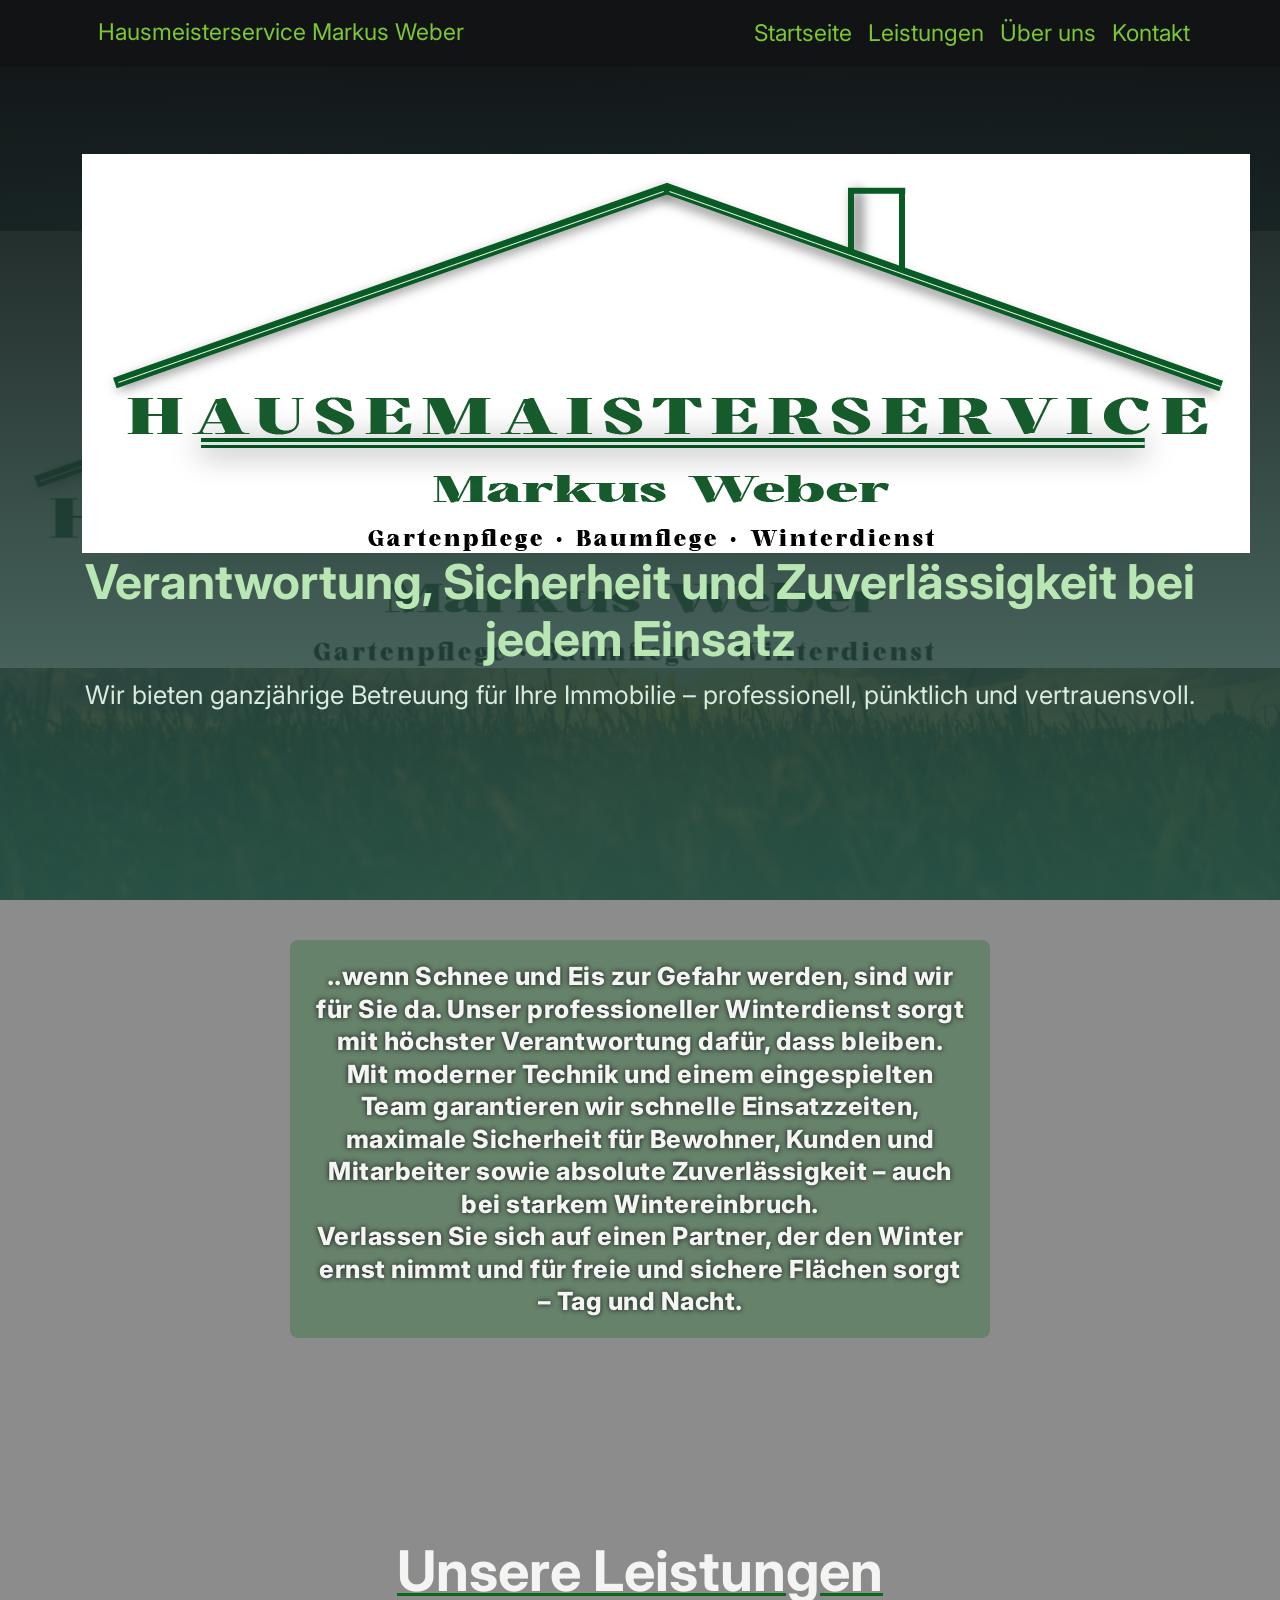
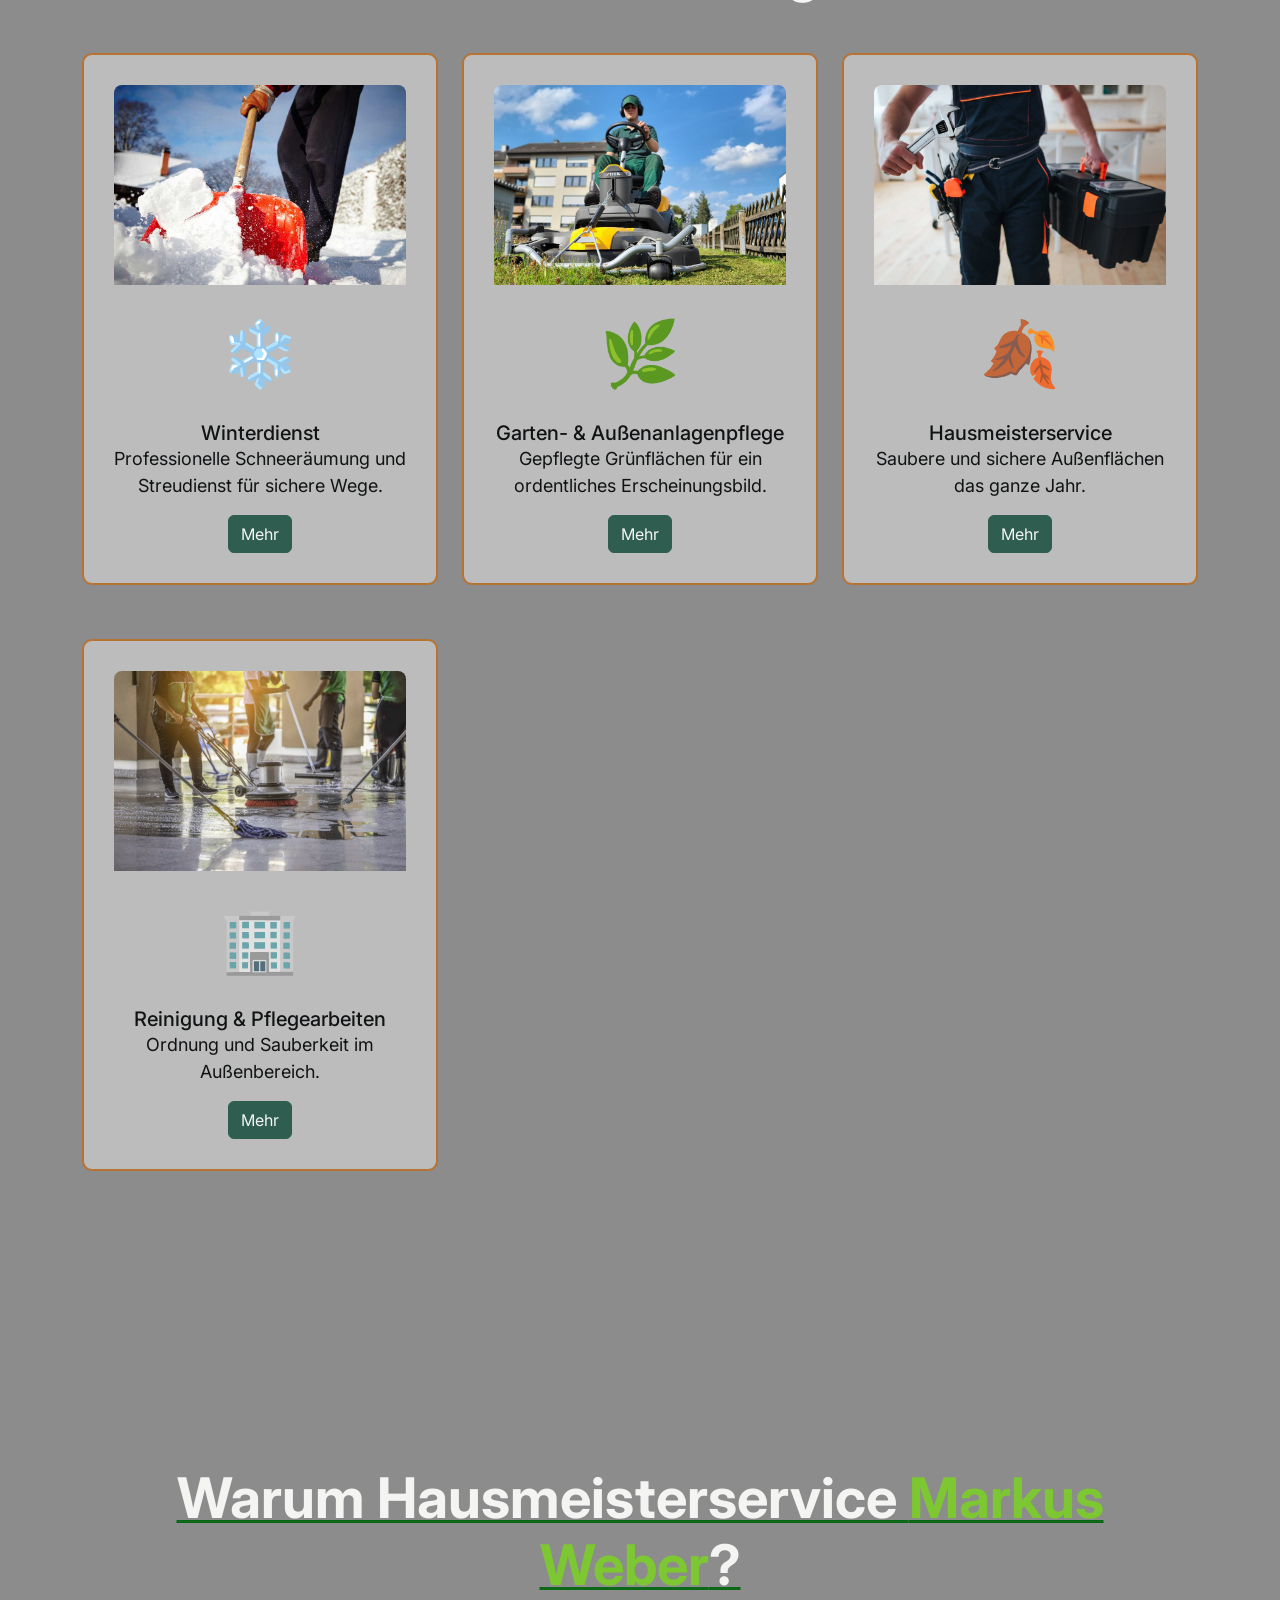
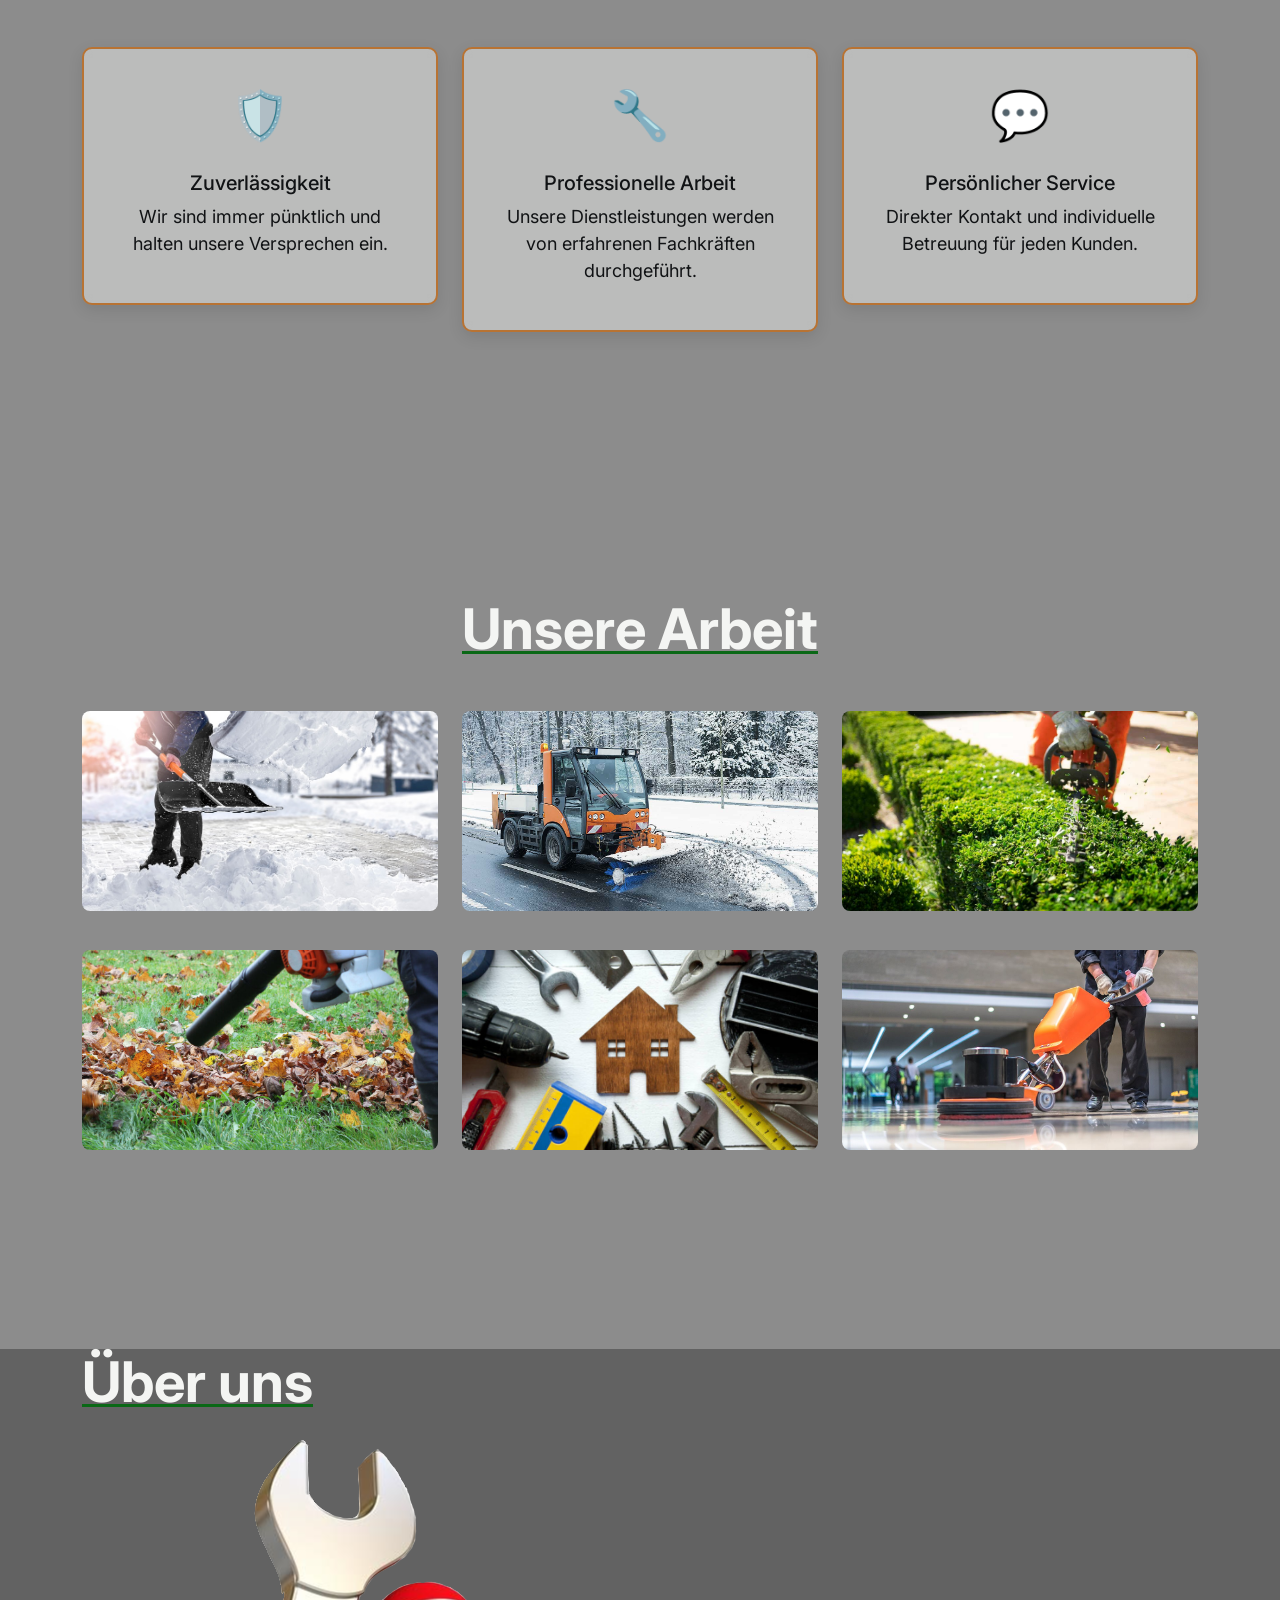
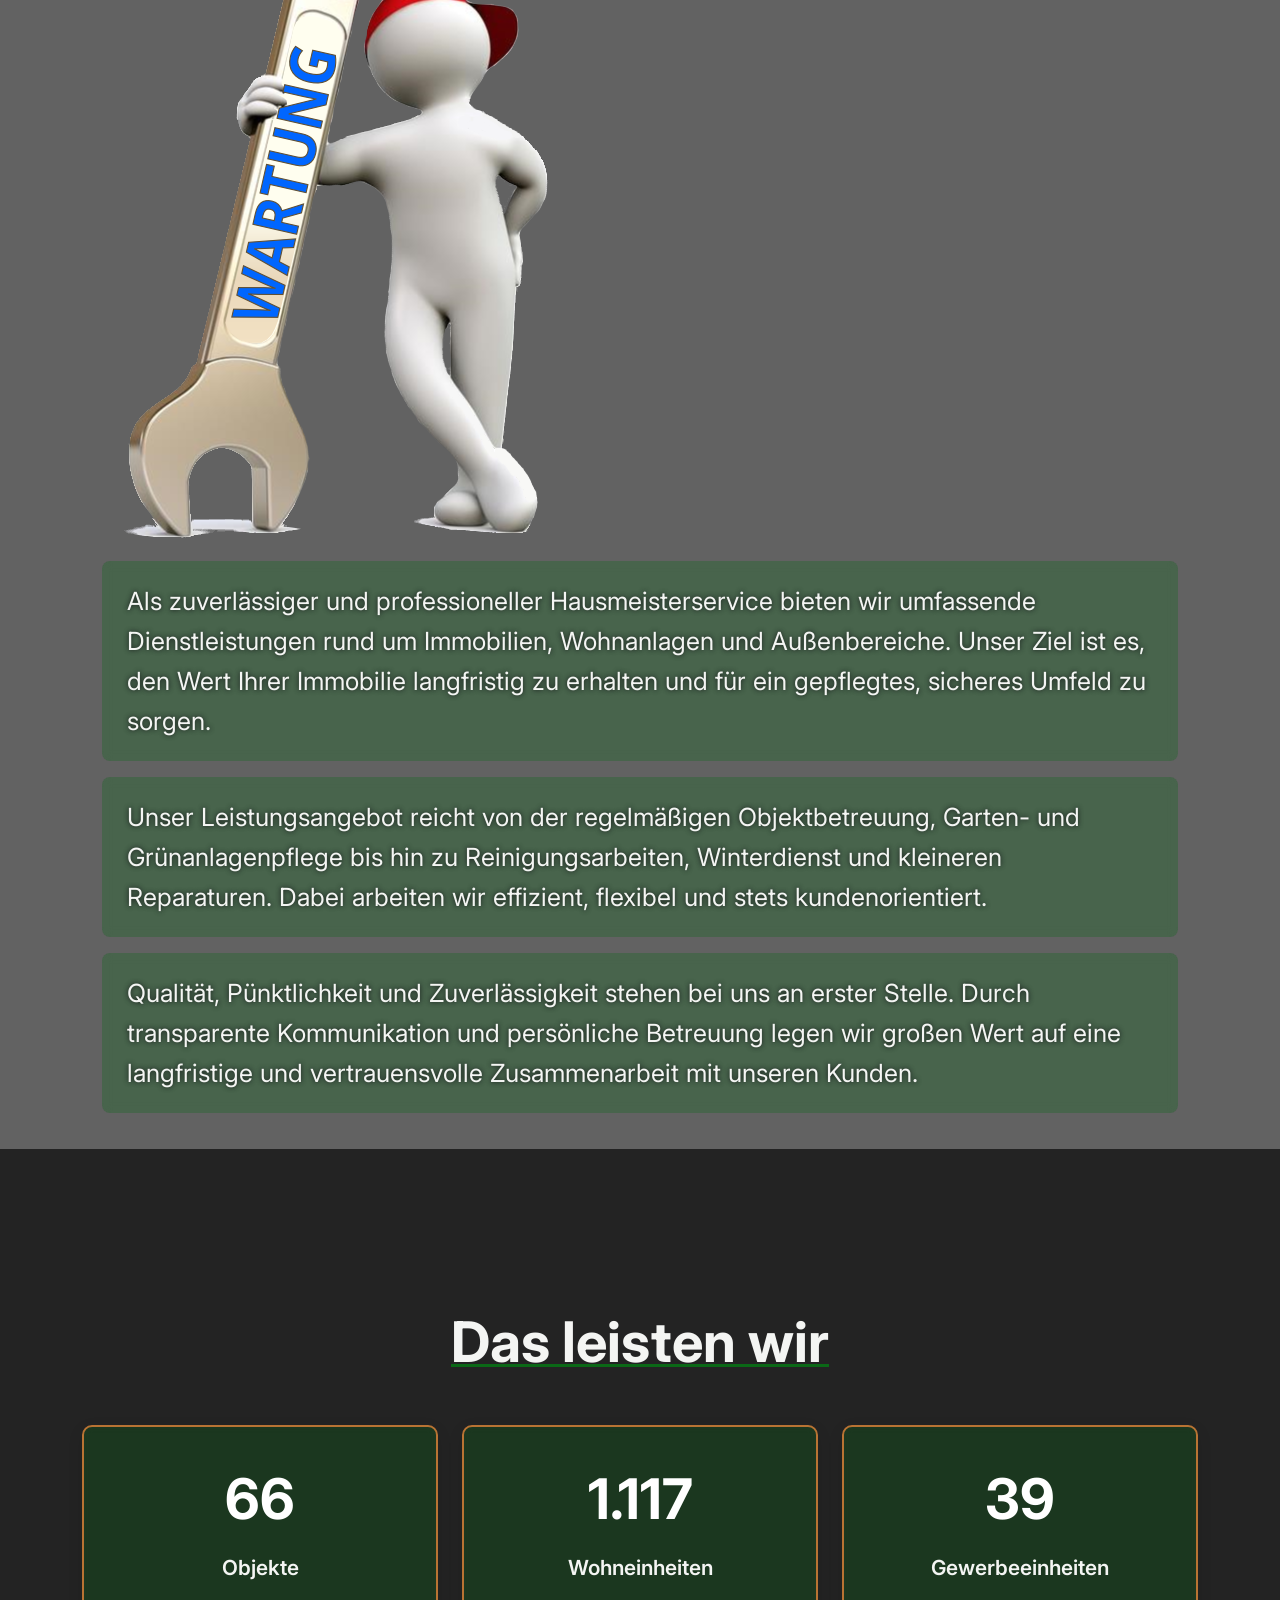
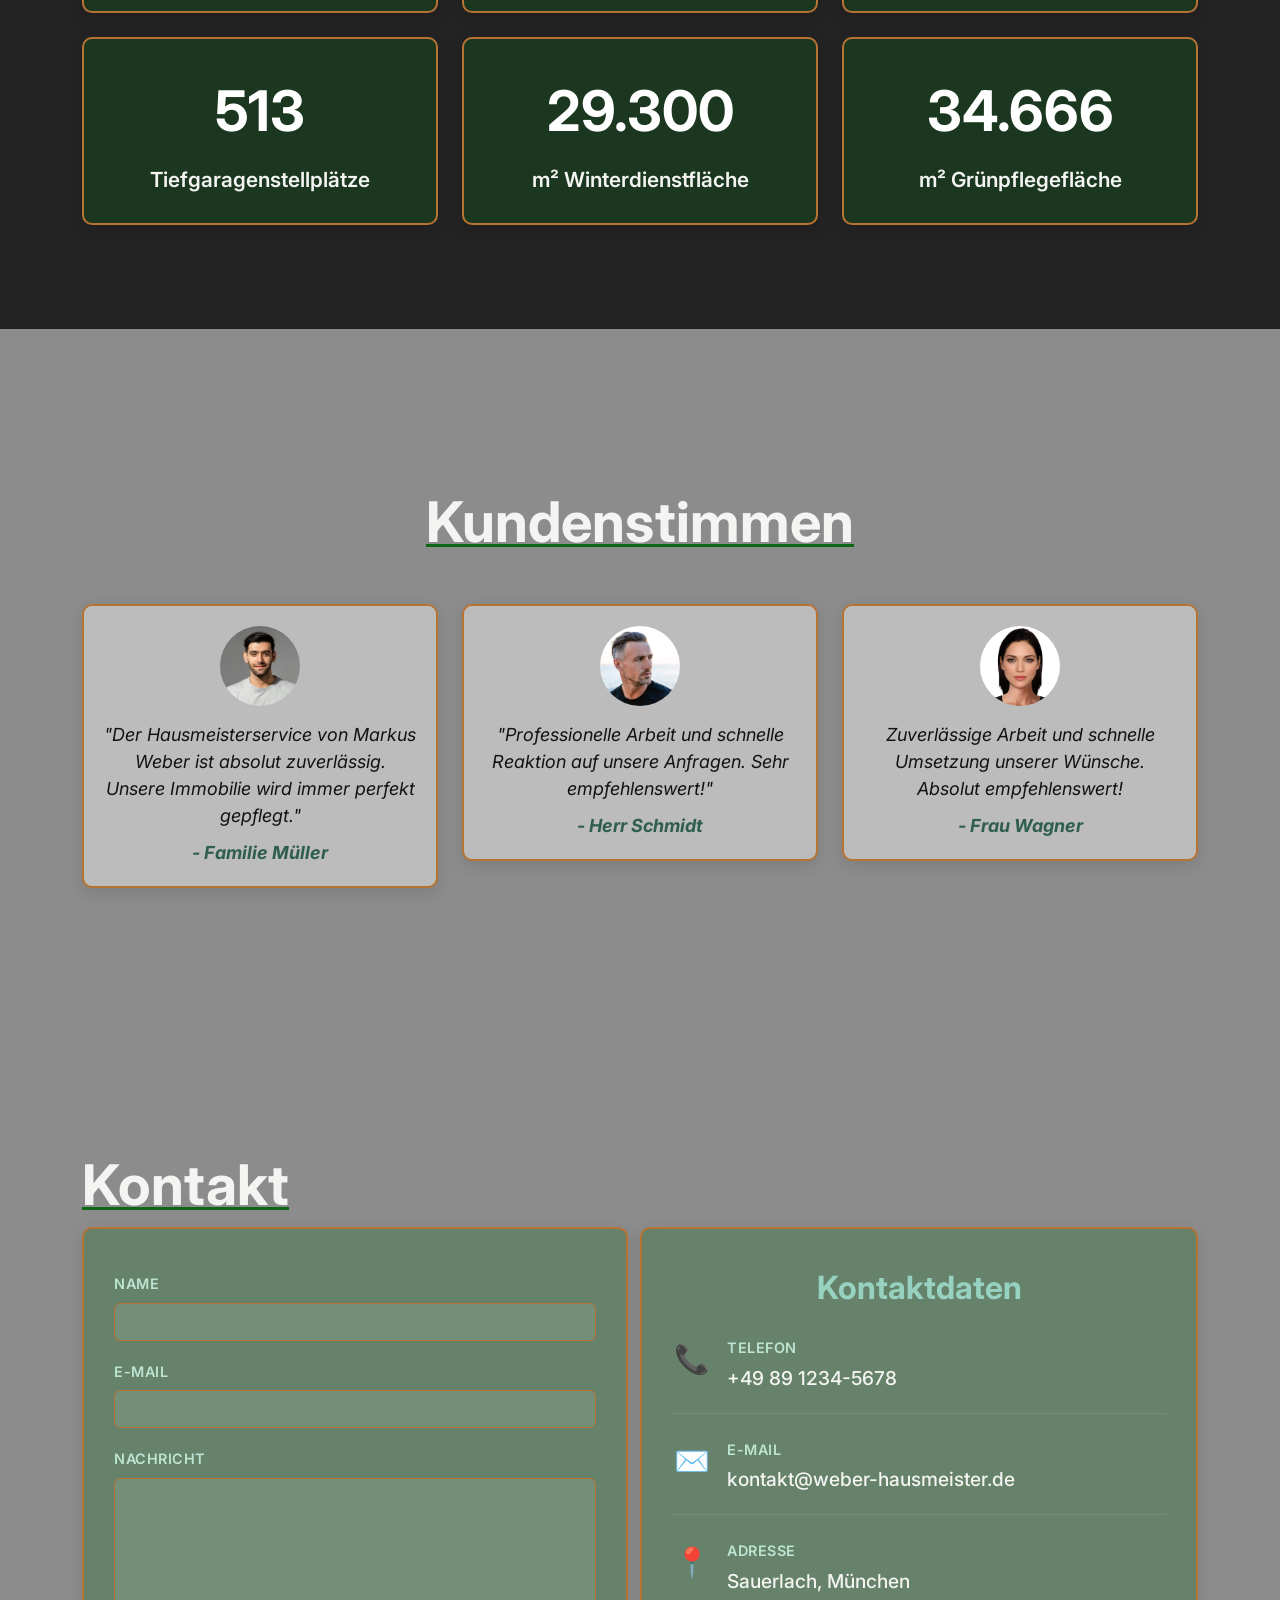
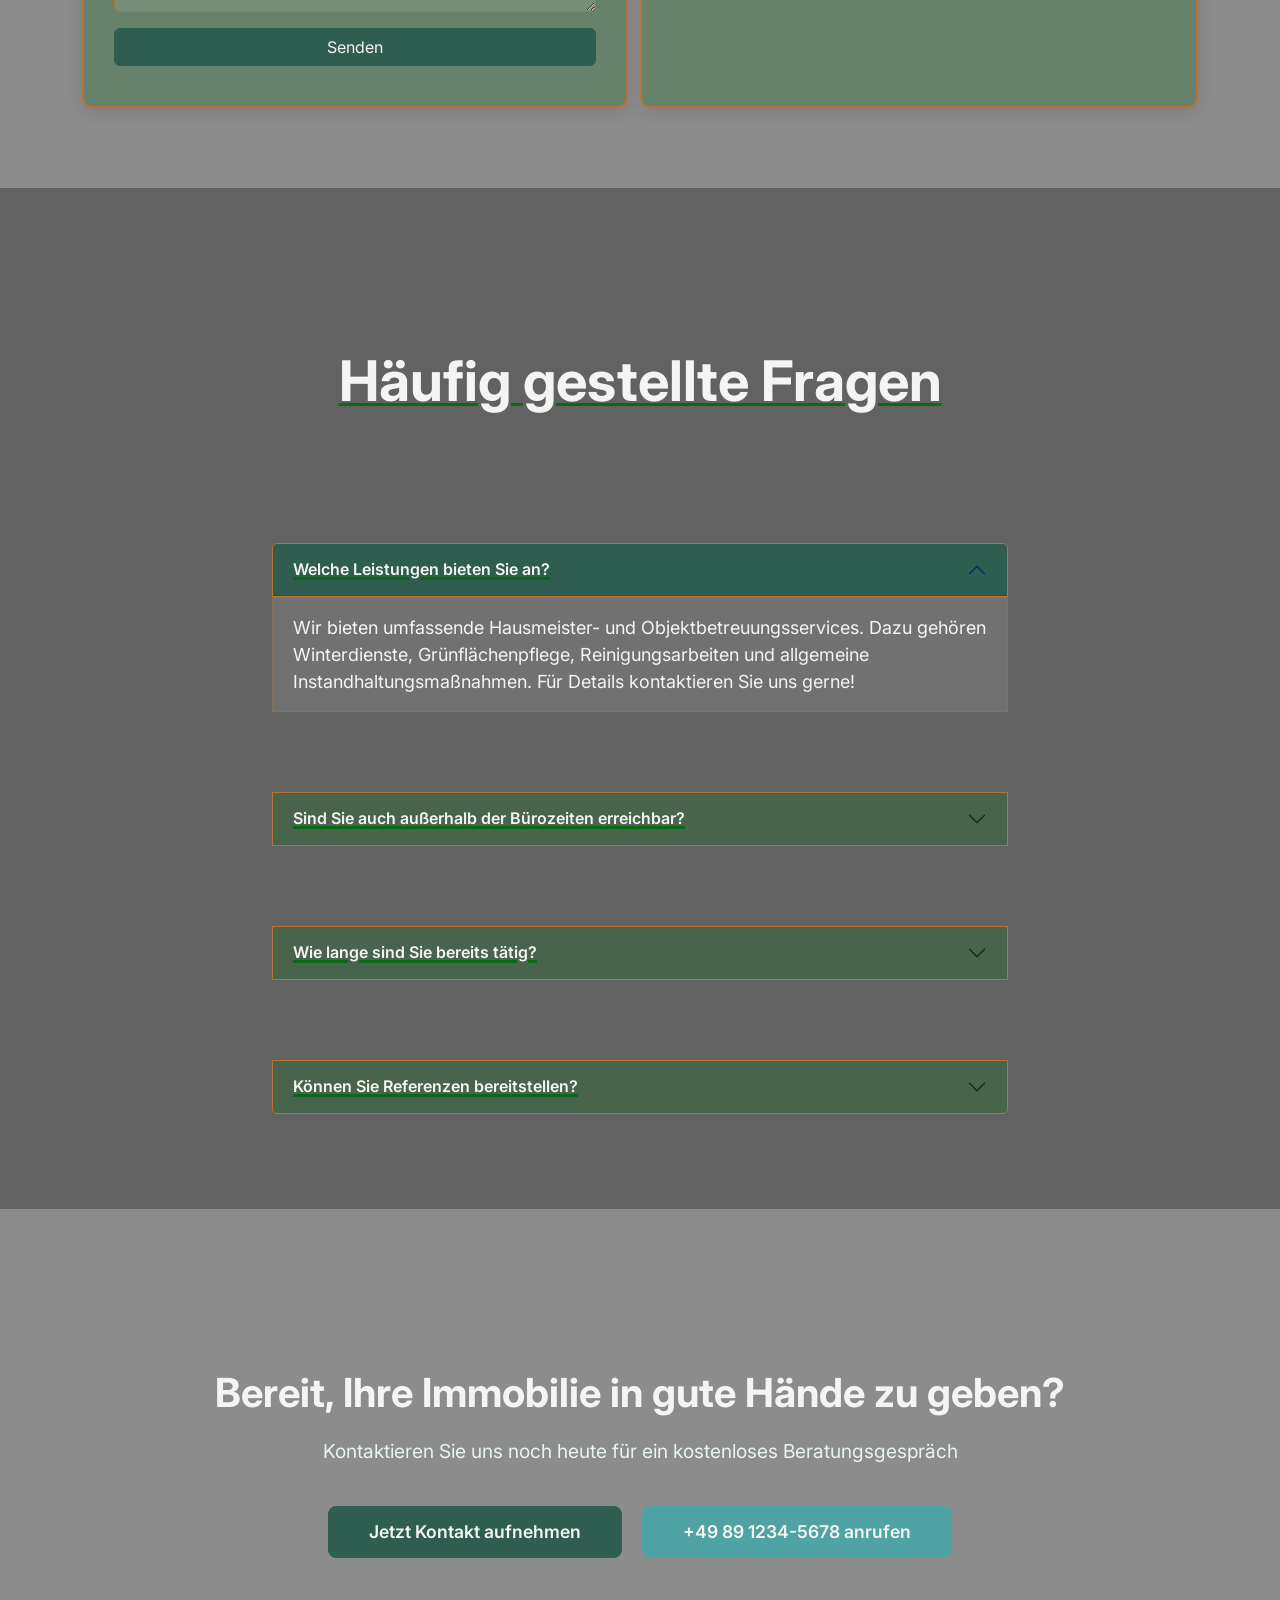
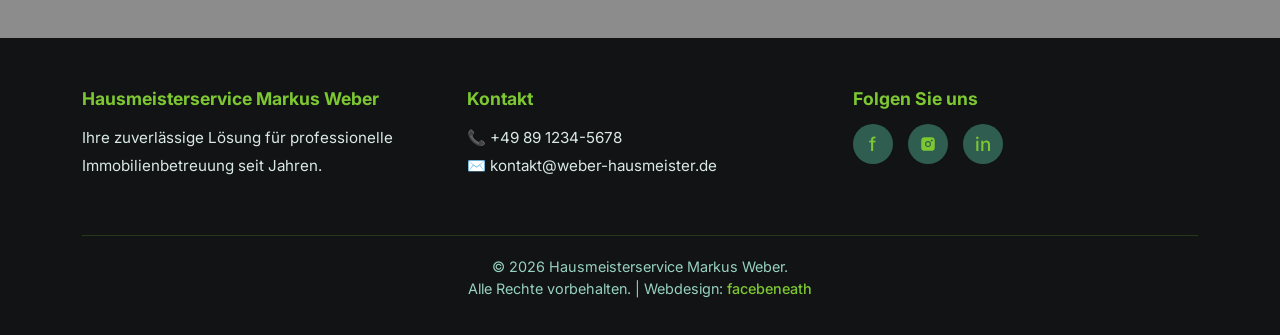
==== hausmeister/index.html @ 2507cfaa "portfolio" ====
<!doctype html>
<html lang="de">
  <head>
    <meta charset="UTF-8" />
    <meta name="viewport" content="width=device-width, initial-scale=1.0" />
    <title>Hausmeisterservice - Markus Weber</title>
    <link
      href="https://fonts.googleapis.com/css2?family=Inter:wght@400;500;600;700&display=swap"
      rel="stylesheet"
    />
    <link
      href="https://cdn.jsdelivr.net/npm/bootstrap@5.3.0/dist/css/bootstrap.min.css"
      rel="stylesheet"
    />
    <link rel="stylesheet" href="style.css" />
  </head>
  <body>
    <header>
      <nav class="navbar navbar-expand-lg navbar-dark">
        <div class="container">
          <a class="navbar-brand" href="#home"
            >Hausmeisterservice Markus Weber</a
          >
          <button
            class="navbar-toggler"
            type="button"
            data-bs-toggle="collapse"
            data-bs-target="#navbarNav"
          >
            <span class="navbar-toggler-icon"></span>
          </button>
          <div class="collapse navbar-collapse" id="navbarNav">
            <ul class="navbar-nav ms-auto">
              <li class="nav-item">
                <a class="nav-link" href="#home">Startseite</a>
              </li>
              <li class="nav-item">
                <a class="nav-link" href="#services">Leistungen</a>
              </li>
              <li class="nav-item">
                <a class="nav-link" href="#about">Über uns</a>
              </li>
              <li class="nav-item">
                <a class="nav-link" href="#contact">Kontakt</a>
              </li>
            </ul>
          </div>
        </div>
      </nav>
    </header>

    <main>
      <section id="home" class="hero">
        <div class="container hero-content">
          <img src="Alex.jpg" alt="Logo" class="hero-logo" />
          <div class="hero-text">
            <h1>
              Verantwortung, Sicherheit und Zuverlässigkeit bei jedem Einsatz
            </h1>
            <p>
              Wir bieten ganzjährige Betreuung für Ihre Immobilie –
              professionell, pünktlich und vertrauensvoll.
            </p>
          </div>
        </div>
      </section>

      <section class="winter-text">
        ..wenn Schnee und Eis zur Gefahr werden, sind wir für Sie da. Unser
        professioneller Winterdienst sorgt mit höchster Verantwortung dafür,
        dass bleiben.<br />
        Mit moderner Technik und einem eingespielten Team garantieren wir
        schnelle Einsatzzeiten, maximale Sicherheit für Bewohner, Kunden und
        Mitarbeiter sowie absolute Zuverlässigkeit – auch bei starkem
        Wintereinbruch.<br />
        Verlassen Sie sich auf einen Partner, der den Winter ernst nimmt und für
        freie und sichere Flächen sorgt – Tag und Nacht.
      </section>

      <section id="services" class="section">
        <div class="container">
          <h2 class="text-center mb-5">Unsere Leistungen</h2>
          <div class="row">
            <div class="col-md-4 mb-4">
              <div class="service-card" data-service="winter">
                <img
                  src="winterdienst.jpeg"
                  alt="Winterdienst"
                  class="card-img-top"
                />
                <div class="card-body">
                  <div class="service-icon">❄️</div>
                  <h5 class="card-title">Winterdienst</h5>
                  <p class="card-text">
                    Professionelle Schneeräumung und Streudienst für sichere
                    Wege.
                  </p>
                  <button
                    class="btn btn-primary service-btn"
                    data-service="winter"
                  >
                    Mehr
                  </button>
                </div>
              </div>
            </div>
            <div class="col-md-4 mb-4">
              <div class="service-card" data-service="green">
                <img
                  src="gruenpflege.jpg"
                  alt="Grünpflege"
                  class="card-img-top"
                />
                <div class="card-body">
                  <div class="service-icon">🌿</div>
                  <h5 class="card-title">Garten- & Außenanlagenpflege</h5>
                  <p class="card-text">
                    Gepflegte Grünflächen für ein ordentliches Erscheinungsbild.
                  </p>
                  <button
                    class="btn btn-primary service-btn"
                    data-service="green"
                  >
                    Mehr
                  </button>
                </div>
              </div>
            </div>
            <div class="col-md-4 mb-4">
              <div class="service-card" data-service="leaf">
                <img
                  src="meister.webp"
                  alt="Laubentsorgung"
                  class="card-img-top"
                />
                <div class="card-body">
                  <div class="service-icon">🍂</div>
                  <h5 class="card-title">Hausmeisterservice</h5>
                  <p class="card-text">
                    Saubere und sichere Außenflächen das ganze Jahr.
                  </p>
                  <button
                    class="btn btn-primary service-btn"
                    data-service="leaf"
                  >
                    Mehr
                  </button>
                </div>
              </div>
            </div>

            <div class="col-md-4 mb-4">
              <div class="service-card" data-service="outdoor">
                <img
                  src="flegeeee.jpg"
                  alt="Pflege von Außenanlagen"
                  class="card-img-top"
                />
                <div class="card-body">
                  <div class="service-icon">🏢</div>
                  <h5 class="card-title">Reinigung & Pflegearbeiten</h5>
                  <p class="card-text">
                    Ordnung und Sauberkeit im Außenbereich.
                  </p>
                  <button
                    class="btn btn-primary service-btn"
                    data-service="outdoor"
                  >
                    Mehr
                  </button>
                </div>
              </div>
            </div>
          </div>
        </div>
      </section>

      <section id="why-us" class="section">
        <div class="container">
          <h2 class="text-center mb-5">
            Warum Hausmeisterservice
            <span class="highlight-name">Markus Weber</span>?
          </h2>
          <div class="row">
            <div class="col-md-4 mb-4">
              <div class="why-us-card">
                <div class="why-us-icon">🛡️</div>
                <h5>Zuverlässigkeit</h5>
                <p>
                  Wir sind immer pünktlich und halten unsere Versprechen ein.
                </p>
              </div>
            </div>
            <div class="col-md-4 mb-4">
              <div class="why-us-card">
                <div class="why-us-icon">🔧</div>
                <h5>Professionelle Arbeit</h5>
                <p>
                  Unsere Dienstleistungen werden von erfahrenen Fachkräften
                  durchgeführt.
                </p>
              </div>
            </div>
            <div class="col-md-4 mb-4">
              <div class="why-us-card">
                <div class="why-us-icon">💬</div>
                <h5>Persönlicher Service</h5>
                <p>
                  Direkter Kontakt und individuelle Betreuung für jeden Kunden.
                </p>
              </div>
            </div>
          </div>
        </div>
      </section>
      <section id="gallery" class="section">
        <div class="container">
          <h2 class="text-center mb-5">Unsere Arbeit</h2>
          <div class="row">
            <div class="col-md-4 mb-4">
              <img
                src="winter.jpeg"
                alt="Hausmeisterservice Arbeit 1"
                class="gallery-img"
              />
            </div>
            <div class="col-md-4 mb-4">
              <img
                src="winter1.jpg"
                alt="Hausmeisterservice Arbeit 2"
                class="gallery-img"
              />
            </div>
            <div class="col-md-4 mb-4">
              <img
                src="garten.jpg"
                alt="Hausmeisterservice Arbeit 3"
                class="gallery-img"
              />
            </div>
            <div class="col-md-4 mb-4">
              <img
                src="garten1.jpg"
                alt="Hausmeisterservice Arbeit 4"
                class="gallery-img"
              />
            </div>
            <div class="col-md-4 mb-4">
              <img
                src="hause.jpg"
                alt="Hausmeisterservice Arbeit 5"
                class="gallery-img"
              />
            </div>
            <div class="col-md-4 mb-4">
              <img
                src="reinigung.jpg"
                alt="Hausmeisterservice Arbeit 6"
                class="gallery-img"
              />
            </div>
          </div>
        </div>
      </section>

      <section id="about">
        <div class="container">
          <h2>Über uns</h2>

          <div class="about-image">
            <img src="wartung.png" alt="Hausmeisterservice und Objektpflege" />
          </div>

          <div class="about-content">
            <div class="about-text">
              <p>
                Als zuverlässiger und professioneller Hausmeisterservice bieten
                wir umfassende Dienstleistungen rund um Immobilien, Wohnanlagen
                und Außenbereiche. Unser Ziel ist es, den Wert Ihrer Immobilie
                langfristig zu erhalten und für ein gepflegtes, sicheres Umfeld
                zu sorgen.
              </p>

              <p>
                Unser Leistungsangebot reicht von der regelmäßigen
                Objektbetreuung, Garten- und Grünanlagenpflege bis hin zu
                Reinigungsarbeiten, Winterdienst und kleineren Reparaturen.
                Dabei arbeiten wir effizient, flexibel und stets
                kundenorientiert.
              </p>

              <p>
                Qualität, Pünktlichkeit und Zuverlässigkeit stehen bei uns an
                erster Stelle. Durch transparente Kommunikation und persönliche
                Betreuung legen wir großen Wert auf eine langfristige und
                vertrauensvolle Zusammenarbeit mit unseren Kunden.
              </p>
            </div>
          </div>
        </div>
      </section>

      <section id="stats" class="section">
        <div class="container">
          <h2 class="text-center mb-5">Das leisten wir</h2>
          <div class="row">
            <div class="col-6 col-md-4 mb-4">
              <div class="stats-card">
                <div class="stats-number" data-target="66">0</div>
                <div class="stats-label">Objekte</div>
              </div>
            </div>
            <div class="col-6 col-md-4 mb-4">
              <div class="stats-card">
                <div class="stats-number" data-target="1117">0</div>
                <div class="stats-label">Wohneinheiten</div>
              </div>
            </div>
            <div class="col-6 col-md-4 mb-4">
              <div class="stats-card">
                <div class="stats-number" data-target="39">0</div>
                <div class="stats-label">Gewerbeeinheiten</div>
              </div>
            </div>
            <div class="col-6 col-md-4 mb-4">
              <div class="stats-card">
                <div class="stats-number" data-target="513">0</div>
                <div class="stats-label">Tiefgaragenstellplätze</div>
              </div>
            </div>
            <div class="col-12 col-md-4 mb-4">
              <div class="stats-card">
                <div class="stats-number" data-target="29300">0</div>
                <div class="stats-label">m² Winterdienstfläche</div>
              </div>
            </div>
            <div class="col-12 col-md-4 mb-4">
              <div class="stats-card">
                <div class="stats-number" data-target="34666">0</div>
                <div class="stats-label">m² Grünpflegefläche</div>
              </div>
            </div>
          </div>
        </div>
      </section>

      <section id="testimonials" class="section">
        <div class="container">
          <h2 class="text-center mb-5">Kundenstimmen</h2>
          <div class="row">
            <div class="col-md-4 mb-4">
              <div class="testimonial-card">
                <img src="kunde1.jpg" alt="Kunde 1" class="testimonial-img" />
                <div class="testimonial-content">
                  <p>
                    "Der Hausmeisterservice von Markus Weber ist absolut
                    zuverlässig. Unsere Immobilie wird immer perfekt gepflegt."
                  </p>
                  <cite>- Familie Müller</cite>
                </div>
              </div>
            </div>
            <div class="col-md-4 mb-4">
              <div class="testimonial-card">
                <img src="kunde2.jpg" alt="Kunde 2" class="testimonial-img" />
                <div class="testimonial-content">
                  <p>
                    "Professionelle Arbeit und schnelle Reaktion auf unsere
                    Anfragen. Sehr empfehlenswert!"
                  </p>
                  <cite>- Herr Schmidt</cite>
                </div>
              </div>
            </div>
            <div class="col-md-4 mb-4">
              <div class="testimonial-card">
                <img src="kunde3.webp" alt="Kunde 3" class="testimonial-img" />
                <div class="testimonial-content">
                  <p>
                    Zuverlässige Arbeit und schnelle Umsetzung unserer Wünsche.
                    Absolut empfehlenswert!
                  </p>
                  <cite>- Frau Wagner</cite>
                </div>
              </div>
            </div>
          </div>
        </div>
      </section>

      <section id="contact" class="section">
        <div class="container">
          <h2>Kontakt</h2>
          <div class="row align-items-stretch">
            <div class="col-md-6">
              <div class="contact-form">
                <form>
                  <div class="mb-3">
                    <label for="name" class="form-label">Name</label>
                    <input type="text" class="form-control" id="name" />
                  </div>
                  <div class="mb-3">
                    <label for="email" class="form-label">E-Mail</label>
                    <input type="email" class="form-control" id="email" />
                  </div>
                  <div class="mb-3">
                    <label for="message" class="form-label">Nachricht</label>
                    <textarea
                      class="form-control"
                      id="message"
                      rows="5"
                    ></textarea>
                  </div>
                  <button type="submit" class="btn btn-primary">Senden</button>
                </form>
              </div>
            </div>
            <div class="col-md-6 kontaktdaten">
              <div class="contact-info-card">
                <h3>Kontaktdaten</h3>
                <div class="contact-item">
                  <div class="contact-icon">📞</div>
                  <div class="contact-details">
                    <div class="contact-label">Telefon</div>
                    <div class="contact-value">+49 89 1234-5678</div>
                  </div>
                </div>

                <div class="contact-item">
                  <div class="contact-icon">✉️</div>
                  <div class="contact-details">
                    <div class="contact-label">E-Mail</div>
                    <div class="contact-value">
                      kontakt@weber-hausmeister.de
                    </div>
                  </div>
                </div>
                <div class="contact-item">
                  <div class="contact-icon">📍</div>
                  <div class="contact-details">
                    <div class="contact-label">Adresse</div>
                    <div class="contact-value">Sauerlach, München</div>
                  </div>
                </div>
              </div>
            </div>
          </div>
        </div>
      </section>

      <section id="faq" class="section">
        <div class="container">
          <h2 class="text-center mb-5">Häufig gestellte Fragen</h2>
          <div class="row">
            <div class="col-lg-8 mx-auto">
              <div class="accordion" id="faqAccordion">
                <div class="accordion-item">
                  <h2 class="accordion-header">
                    <button
                      class="accordion-button"
                      type="button"
                      data-bs-toggle="collapse"
                      data-bs-target="#faq1"
                    >
                      Welche Leistungen bieten Sie an?
                    </button>
                  </h2>
                  <div
                    id="faq1"
                    class="accordion-collapse collapse show"
                    data-bs-parent="#faqAccordion"
                  >
                    <div class="accordion-body">
                      Wir bieten umfassende Hausmeister- und
                      Objektbetreuungsservices. Dazu gehören Winterdienste,
                      Grünflächenpflege, Reinigungsarbeiten und allgemeine
                      Instandhaltungsmaßnahmen. Für Details kontaktieren Sie uns
                      gerne!
                    </div>
                  </div>
                </div>
                <div class="accordion-item">
                  <h2 class="accordion-header">
                    <button
                      class="accordion-button collapsed"
                      type="button"
                      data-bs-toggle="collapse"
                      data-bs-target="#faq2"
                    >
                      Sind Sie auch außerhalb der Bürozeiten erreichbar?
                    </button>
                  </h2>
                  <div
                    id="faq2"
                    class="accordion-collapse collapse"
                    data-bs-parent="#faqAccordion"
                  >
                    <div class="accordion-body">
                      Ja, wir bieten einen 24/7 Notfalldienst an. Notrufe werden
                      sofort bearbeitet. Kontaktieren Sie uns unter der
                      Mobil-Nummer für dringende Anliegen.
                    </div>
                  </div>
                </div>
                <div class="accordion-item">
                  <h2 class="accordion-header">
                    <button
                      class="accordion-button collapsed"
                      type="button"
                      data-bs-toggle="collapse"
                      data-bs-target="#faq3"
                    >
                      Wie lange sind Sie bereits tätig?
                    </button>
                  </h2>
                  <div
                    id="faq3"
                    class="accordion-collapse collapse"
                    data-bs-parent="#faqAccordion"
                  >
                    <div class="accordion-body">
                      Markus Weber bietet zuverlässige Hausmeisterdienste seit
                      vielen Jahren an. Wir verwalten über 97 Objekte mit
                      insgesamt mehr als 1000 Wohneinheiten.
                    </div>
                  </div>
                </div>
                <div class="accordion-item">
                  <h2 class="accordion-header">
                    <button
                      class="accordion-button collapsed"
                      type="button"
                      data-bs-toggle="collapse"
                      data-bs-target="#faq4"
                    >
                      Können Sie Referenzen bereitstellen?
                    </button>
                  </h2>
                  <div
                    id="faq4"
                    class="accordion-collapse collapse"
                    data-bs-parent="#faqAccordion"
                  >
                    <div class="accordion-body">
                      Gerne! Wir haben zufriedene Kunden aus verschiedenen
                      Bereichen. Sprechen Sie uns an - wir zeigen Ihnen gerne
                      Referenzen unserer bisherigen Work.
                    </div>
                  </div>
                </div>
              </div>
            </div>
          </div>
        </div>
      </section>

      <section id="cta" class="cta-section">
        <div class="container">
          <div class="cta-content">
            <h2>Bereit, Ihre Immobilie in gute Hände zu geben?</h2>
            <p>
              Kontaktieren Sie uns noch heute für ein kostenloses
              Beratungsgespräch
            </p>
            <div class="cta-buttons">
              <a href="#contact" class="btn btn-primary btn-lg"
                >Jetzt Kontakt aufnehmen</a
              >
              <a href="tel:+4981046493366" class="btn btn-secondary btn-lg"
                >+49 89 1234-5678 anrufen</a
              >
            </div>
          </div>
        </div>
      </section>
    </main>

    <button id="backToTop" class="back-to-top">
      <span>↑</span>
    </button>

    <footer class="footer">
      <div class="container">
        <div class="footer-content">
          <div class="footer-section">
            <h5>Hausmeisterservice Markus Weber</h5>
            <p>
              Ihre zuverlässige Lösung für professionelle Immobilienbetreuung
              seit Jahren.
            </p>
          </div>
          <div class="footer-section">
            <h5>Kontakt</h5>
            <p>
              📞 +49 89 1234-5678<br />

              ✉️ kontakt@weber-hausmeister.de
            </p>
          </div>
          <div class="footer-section">
            <h5>Folgen Sie uns</h5>
            <div class="social-links">
              <a
                href="https://facebook.com"
                target="_blank"
                title="Facebook"
                class="social-icon"
                >f</a
              >
              <a
                href="https://instagram.com"
                target="_blank"
                title="Instagram"
                class="social-icon"
                ><svg
                  viewBox="0 0 24 24"
                  width="18"
                  height="18"
                  aria-hidden="true"
                  focusable="false"
                >
                  <path
                    fill="currentColor"
                    d="M16.5 3h-9A4.5 4.5 0 0 0 3 7.5v9A4.5 4.5 0 0 0 7.5 21h9a4.5 4.5 0 0 0 4.5-4.5v-9A4.5 4.5 0 0 0 16.5 3Zm-4.5 5a4 4 0 1 1 0 8 4 4 0 0 1 0-8Zm6.25-.75a1.25 1.25 0 1 1-2.5 0 1.25 1.25 0 0 1 2.5 0ZM12 9.5a2.5 2.5 0 1 0 0 5 2.5 2.5 0 0 0 0-5Z"
                  /></svg
              ></a>
              <a
                href="https://linkedin.com"
                target="_blank"
                title="LinkedIn"
                class="social-icon"
                >in</a
              >
            </div>
          </div>
        </div>
        <div class="footer-bottom">
          <p>
            &copy; 2026 Hausmeisterservice Markus Weber. <br />
            Alle Rechte vorbehalten. | Webdesign:
            <a href="https://facebeneath.com" target="_blank">facebeneath</a>
          </p>
        </div>
      </div>
    </footer>

    <div class="modal fade" id="serviceModal" tabindex="-1">
      <div class="modal-dialog modal-lg">
        <div class="modal-content">
          <div class="modal-header">
            <h5 class="modal-title" id="serviceModalLabel"></h5>
            <button
              type="button"
              class="btn-close"
              data-bs-dismiss="modal"
            ></button>
          </div>
          <div class="modal-body" id="serviceModalBody"></div>
          <div class="modal-footer">
            <button
              type="button"
              class="btn btn-secondary"
              data-bs-dismiss="modal"
            >
              Schließen
            </button>
          </div>
        </div>
      </div>
    </div>

    <script src="https://cdn.jsdelivr.net/npm/bootstrap@5.3.0/dist/js/bootstrap.bundle.min.js"></script>
    <script src="script.js"></script>
  </body>
</html>
---- hausmeister/style.css ----
body {
  font-family: "Inter", sans-serif;
  background-color: rgba(0, 0, 0, 0.45);
  background-image: url("sunshine.avif");
  background-attachment: fixed;
  background-size: cover;
  background-blend-mode: multiply;
  color: #111315;
  scroll-behavior: smooth;
}

.navbar {
  background-color: #111315;
  position: fixed;
  width: 100%;
  z-index: 1000;
}

.navbar-brand,
.nav-link {
  color: #7dc732 !important;
  font-size: 23px;
}

.navbar-brand {
  white-space: normal;
  line-height: 1.3;
  padding: 0.5rem 1rem;
}

.winter-text {
  color: #dae9e5;
  text-shadow: #111315 0px 0px 5px;
  font-weight: 800;
  margin: 40px auto;
  text-align: center;
  font-size: 1.9rem;
  max-width: 700px;
  letter-spacing: 0.5px;
  line-height: 1.3;
  flex: 1;
  color: #f4f5f3;
  background-color: #0a681749;
  text-shadow: #111315 0px 0px 5px;
  font-size: 25px;
  padding: 20px 25px;
  border-radius: 8px;
}

.hero {
  min-height: 100vh;
  display: flex;
  align-items: center;
  justify-content: center;
  text-align: center;
  color: #f4f5f3;

  background:
    linear-gradient(rgba(17, 19, 21, 1.6), rgba(47, 93, 80, 0.8)),
    url("Alex.jpg") no-repeat center center;

  background-size: 100%;
  background-attachment: fixed;
  padding: 150px 0;
}

.hero h1 {
  font-weight: 700;
  font-size: 3rem;
  color: #b9e7b3;
}

.hero p {
  font-size: 1.6rem;
  margin-bottom: 2rem;
  color: #dbebdf;
}

@media (max-width: 768px) {
  .hero {
    display: flex;
    align-items: flex-start;
    justify-content: center;
    padding: 50px 15px;
  }

  .hero-content {
    flex-direction: column;
    gap: 20px;
    align-items: center;
  }

  .hero-logo {
    width: 120px;
  }

  .hero-text h1 {
    font-size: 2rem;
    text-align: center;
    color: #dae9e5;
    text-shadow: #000000 0px 0px 25px;
  }

  .hero-text p {
    font-size: 1rem;
    text-align: center;
    color: #06e737;
    text-shadow: #000000 0px 0px 25px;
  }
}

@keyframes slideInLeft {
  0% {
    opacity: 0;
    transform: translateX(-100px) rotateY(-15deg);
  }
  100% {
    opacity: 1;
    transform: translateX(0) rotateY(0deg);
  }
}

@keyframes slideInRight {
  0% {
    opacity: 0;
    transform: translateX(100px) rotateY(15deg);
  }
  100% {
    opacity: 1;
    transform: translateX(0) rotateY(0deg);
  }
}

.service-card {
  opacity: 0;
  transform: translateX(0);
}

.service-card.visible-left {
  animation: slideInLeft 0.8s forwards;
}

.service-card.visible-right {
  animation: slideInRight 0.8s forwards;
}

.service-card:hover {
  transform: translateY(-10px) rotateX(2deg) rotateY(2deg);
  box-shadow: 0 15px 25px rgba(0, 0, 0, 0.15);
  transition:
    transform 0.3s,
    box-shadow 0.3s;
}

.btn-primary {
  background-color: #2f5d50;
  border-color: #2f5d50;
  color: #f4f5f3;
}

.btn-primary:hover {
  background-color: #4fa3a5;
  border-color: #4fa3a5;
}

.btn-secondary {
  background-color: #4fa3a5;
  border-color: #4fa3a5;
  color: #f4f5f3;
}

.btn-secondary:hover {
  background-color: #2f5d50;
  border-color: #2f5d50;
}

.section {
  padding: 80px 0;
  font-size: 18px;
}

.service-card {
  background-color: rgba(244, 245, 243, 0.45);
  border: 2px solid #b87333;
  border-radius: 10px;
  padding: 30px;
  margin-bottom: 30px;
  text-align: center;
  transition: transform 0.3s ease;
  cursor: pointer;
  backdrop-filter: blur(5px);
}

.service-card:hover {
  transform: translateY(-5px);
  box-shadow: 0 10px 20px rgba(0, 0, 0, 0.1);
}

.service-card .card-img-top {
  height: 200px;
  object-fit: cover;
  border-radius: 8px 8px 0 0;
  margin-bottom: 20px;
}

.service-icon {
  font-size: 4rem;
  color: #2f5d50;
  margin-bottom: 20px;
}
.modal-content {
  background-color: rgba(244, 245, 243, 0.45);
  backdrop-filter: blur(5px);
  color: #111315;
}
.modal-header {
  border-bottom: 1px solid #b87333;
}
.modal-footer {
  border-top: 1px solid #b87333;
}

.footer {
  background-color: #111315;
  color: #f4f5f3;
  padding: 50px 0 20px 0;
}

.footer-content {
  display: grid;
  grid-template-columns: repeat(auto-fit, minmax(250px, 1fr));
  gap: 40px;
  margin-bottom: 40px;
}

.footer-section h5 {
  color: #7dc732;
  font-weight: 700;
  margin-bottom: 15px;
  font-size: 1.1rem;
}

.footer-section p {
  color: #dae9e5;
  line-height: 1.8;
  font-size: 0.95rem;
}

.social-links {
  display: flex;
  gap: 15px;
  margin-top: 15px;
}

.social-icon {
  display: inline-flex;
  align-items: center;
  justify-content: center;
  width: 40px;
  height: 40px;
  background-color: #2f5d50;
  color: #f4f5f3;
  text-decoration: none;
  border-radius: 50%;
  font-weight: 700;
  transition: all 0.3s ease;
  font-size: 1.2rem;
}

.social-icon:hover {
  background-color: #7dc732;
  color: #111315;
  transform: translateY(-3px);
  box-shadow: 0 5px 15px rgba(125, 199, 50, 0.3);
}

.footer-bottom {
  text-align: center;
  border-top: 1px solid rgba(125, 199, 50, 0.2);
  padding-top: 20px;
  font-size: 0.9rem;
  color: #97d1c0;
}

.footer a {
  color: #7dc732;
  text-decoration: none;
  font-weight: 500;
}

.footer a:hover {
  color: #4fa3a5;
  text-decoration: none;
}

.contact-form {
  background-color: #0a681749;
  backdrop-filter: blur(5px);
  border: 2px solid #b87333;
  border-radius: 10px;
  padding: 40px 30px;
  box-shadow: 0 5px 15px rgba(0, 0, 0, 0.1);
  display: flex;
  flex-direction: column;
  justify-content: space-between;
  height: 100%;
}

#stats {
  background-image: url("meister.webp");
  background-attachment: fixed;
  background-size: cover;
  background-position: center;
  background-blend-mode: multiply;
  background-color: rgba(0, 0, 0, 0.75);
}

.stats-card {
  background-color: #0a681749;
  backdrop-filter: blur(5px);
  border: 2px solid #b87333;
  border-radius: 10px;
  padding: 30px;
  text-align: center;
  box-shadow: 0 5px 15px rgba(0, 0, 0, 0.1);
  transition: transform 0.3s ease;
}

.stats-card:hover {
  transform: translateY(-5px);
  box-shadow: 0 10px 25px rgba(0, 0, 0, 0.15);
}

.stats-number {
  font-size: 3.5rem;
  font-weight: 700;
  color: #ffffff;
  margin-bottom: 15px;
  min-height: 80px;
  display: flex;
  align-items: center;
  justify-content: center;
}

.stats-label {
  font-size: 1.3rem;
  color: #f4f5f3;
  font-weight: 600;
  line-height: 1.2;
  word-break: break-word;
  hyphens: auto;
}

@media (max-width: 576px) {
  .stats-card {
    padding: 22px 16px;
  }

  .stats-number {
    font-size: 2.6rem;
    min-height: 60px;
  }

  .stats-label {
    font-size: 1.05rem;
  }
}

.contact-form form {
  display: flex;
  flex-direction: column;
  height: 100%;
}

.contact-form .form-label {
  color: #bde5d3;
  font-weight: 600;
  text-transform: uppercase;
  letter-spacing: 0.5px;
  font-size: 0.9rem;
  margin-bottom: 8px;
}

.contact-form .form-control {
  border: 1px solid #b87333;
  background-color: rgba(255, 255, 255, 0.1);
  color: #f4f5f3;
}

.contact-form .form-control:focus {
  border-color: #2f5d50;
  background-color: rgba(255, 255, 255, 0.15);
  color: #f4f5f3;
  box-shadow: 0 0 0 0.2rem rgba(47, 93, 80, 0.25);
}

.contact-form .form-control::placeholder {
  color: rgba(244, 245, 243, 0.6);
}

#contact .col-md-6 {
  display: flex;
  flex-direction: column;
  gap: 0;
}

#contact .contact-info-card {
  height: 100%;
}

.form-control:focus {
  border-color: #2f5d50;
  box-shadow: 0 0 0 0.2rem rgba(47, 93, 80, 0.25);
}

.about-content {
  display: flex;
  gap: 30px;
  align-items: center;
  flex-wrap: wrap;
}

.about-content p {
  font-size: 1.3rem;
  line-height: 1.6;
}

.container h2 {
  font-weight: 700;
  margin-top: 80px;
  font-size: 3.5rem;
  color: #f4f5f3;
  text-decoration: underline #0a6816 3px;
}

.highlight-name {
  color: #7dc732;
}

.about-text p {
  flex: 1;
  color: #f4f5f3;
  background-color: #0a681749;
  backdrop-filter: blur(5px);
  text-shadow: #111315 0px 0px 5px;
  font-size: 25px;
  padding: 20px 25px;
  border-radius: 8px;
}

.about-image img {
  max-width: 100%;
  border-radius: 8px;
}

.kontaktdaten {
  padding-left: 0;
}

#about {
  background-image: url("meister.webp");
  background-attachment: fixed;
  background-size: cover;
  background-position: center;
  background-blend-mode: multiply;
  background-color: rgba(0, 0, 0, 0.3);
  color: #f4f5f3;
}

#about .about-content {
  padding: 20px;
  border-radius: 10px;
  color: #111315;
}

.contact-info-card {
  background-color: #0a681749;
  backdrop-filter: blur(5px);
  border: 2px solid #b87333;
  border-radius: 10px;
  padding: 40px 30px;
  box-shadow: 0 5px 15px rgba(0, 0, 0, 0.1);
}

.kontaktdaten h3 {
  color: #97d1c0;
  font-size: 2rem;
  margin-bottom: 30px;
  padding-left: 0;
  text-align: center;
  font-weight: 700;
}

.contact-item {
  display: flex;
  align-items: flex-start;
  margin-bottom: 25px;
  gap: 15px;
  padding-bottom: 20px;
  border-bottom: 1px solid rgba(255, 255, 255, 0.1);
}

.contact-item:last-child {
  border-bottom: none;
  margin-bottom: 0;
  padding-bottom: 0;
}

.contact-icon {
  font-size: 1.8rem;
  min-width: 40px;
  text-align: center;
}

.contact-details {
  flex: 1;
}

.contact-label {
  font-size: 0.9rem;
  color: #bde5d3;
  font-weight: 600;
  text-transform: uppercase;
  letter-spacing: 0.5px;
  margin-bottom: 5px;
}

.contact-value {
  font-size: 1.2rem;
  color: #f4f5f3;
  font-weight: 500;
}

.kontaktdaten p {
  font-size: 1.2rem;
  line-height: 1.6;
  color: #f4f5f3;
  padding-left: 0;
  text-align: center;
}

.testimonial-card {
  background-color: rgba(244, 245, 243, 0.45);
  backdrop-filter: blur(5px);
  border: 2px solid #b87333;
  border-radius: 10px;
  padding: 20px;
  text-align: center;
  box-shadow: 0 5px 15px rgba(0, 0, 0, 0.1);
}

.testimonial-img {
  width: 80px;
  height: 80px;
  border-radius: 50%;
  object-fit: cover;
  margin-bottom: 15px;
}

.testimonial-content p {
  font-style: italic;
  margin-bottom: 10px;
}

.testimonial-content cite {
  font-weight: bold;
  color: #2f5d50;
}

.gallery-img {
  width: 100%;
  height: 200px;
  object-fit: cover;
  border-radius: 8px;
  margin-bottom: 15px;
  transition: transform 0.3s ease;
}

.gallery-img:hover {
  transform: scale(1.05);
}

.why-us-card {
  background-color: rgba(244, 245, 243, 0.45);
  backdrop-filter: blur(5px);
  border: 2px solid #b87333;
  border-radius: 10px;
  padding: 30px;
  text-align: center;
  box-shadow: 0 5px 15px rgba(0, 0, 0, 0.1);
  transition: transform 0.3s ease;
}

.why-us-card:hover {
  transform: translateY(-5px);
}

.why-us-icon {
  font-size: 3rem;
  color: #2f5d50;
  margin-bottom: 20px;
}

/* FAQ Section */
#faq {
  background-color: rgba(0, 0, 0, 0.3);
}

.accordion-button {
  background-color: #0a681749;
  color: #f4f5f3;
  font-weight: 600;
  border: 1px solid #b87333;
}

.accordion-button:not(.collapsed) {
  background-color: #2f5d50;
  color: #f4f5f3;
  box-shadow: inset 0 -1px 0 rgba(0, 0, 0, 0.125);
}

.accordion-button:focus {
  border-color: #7dc732;
  box-shadow: 0 0 0 0.25rem rgba(125, 199, 50, 0.25);
}

.accordion-body {
  background-color: rgba(244, 245, 243, 0.1);
  color: #f4f5f3;
  border: 1px solid rgba(184, 115, 51, 0.3);
}

.accordion-item {
  background-color: transparent;
  border: none;
  margin-bottom: 15px;
}

/* CTA Section */
.cta-section {
  background:
    linear-gradient(135deg, rgba(47, 93, 80, 0.8), rgba(10, 104, 23, 0.8)),
    url("sunshine.avif") no-repeat center center;
  background-attachment: fixed;
  background-size: cover;
  padding: 80px 0;
  text-align: center;
  color: #f4f5f3;
}

.cta-content h2 {
  font-size: 2.5rem;
  font-weight: 700;
  color: #f4f5f3;
  margin-bottom: 20px;
  text-decoration: none;
}

.cta-content p {
  font-size: 1.2rem;
  margin-bottom: 40px;
  color: #e8f5f1;
}

.cta-buttons {
  display: flex;
  gap: 20px;
  justify-content: center;
  flex-wrap: wrap;
}

.cta-buttons .btn {
  padding: 12px 40px;
  font-size: 1.1rem;
  border-radius: 8px;
  font-weight: 600;
  transition: all 0.3s ease;
}

.cta-buttons .btn-primary:hover {
  transform: translateY(-3px);
  box-shadow: 0 10px 25px rgba(0, 0, 0, 0.3);
}

.cta-buttons .btn-secondary:hover {
  transform: translateY(-3px);
  box-shadow: 0 10px 25px rgba(0, 0, 0, 0.3);
}

/* Back to Top Button */
.back-to-top {
  position: fixed;
  bottom: 30px;
  right: 30px;
  width: 50px;
  height: 50px;
  background-color: #7dc732;
  color: white;
  border: none;
  border-radius: 50%;
  cursor: pointer;
  font-size: 24px;
  display: none;
  align-items: center;
  justify-content: center;
  z-index: 999;
  opacity: 0.8;
  transition: all 0.3s ease;
  box-shadow: 0 4px 12px rgba(0, 0, 0, 0.3);
}

.back-to-top:hover {
  background-color: #2f5d50;
  opacity: 1;
  transform: translateY(-5px);
}

.back-to-top.show {
  display: flex;
}

.footer a {
  color: #7dc732;
  text-decoration: none;
  font-weight: 500;
}

.footer a:hover {
  color: #4fa3a5;
  text-decoration: none;
}

@media (max-width: 768px) {
  .hero h1 {
    font-size: clamp(2rem, 6vw, 3rem);
  }

  .hero p {
    font-size: clamp(1rem, 5vw, 1.5rem);
  }

  .hero {
    padding: 100px 0;
  }

  .section {
    padding: 40px 0;
  }

  .container h2 {
    font-size: clamp(2rem, 6vw, 3rem);
  }

  .service-card {
    padding: 20px;
    margin-bottom: 20px;
  }

  .service-icon {
    font-size: clamp(3rem, 6vw, 4rem);
  }

  .about-content {
    flex-direction: column;
  }

  .about-text {
    margin-bottom: 20px;
  }

  .kontaktdaten {
    padding-left: 0;
    padding-top: 20px;
  }

  .testimonial-card,
  .why-us-card {
    padding: 15px;
  }

  .why-us-icon {
    font-size: clamp(2rem, 6vw, 3rem);
  }

  .gallery-img {
    height: 150px;
  }

  .navbar-brand {
    font-size: clamp(16px, 3.5vw, 20px);
    max-width: calc(100% - 70px);
    white-space: normal;
    line-height: 1.2;
    padding: 0.5rem 0.5rem;
  }

  .nav-link {
    font-size: 16px;
  }
}

@media (max-width: 576px) {
  .hero h1 {
    font-size: clamp(1.5rem, 7vw, 2.5rem);
  }

  .container h2 {
    font-size: clamp(2rem, 6vw, 3rem);
  }

  .service-card .card-img-top {
    height: 150px;
  }

  .gallery-img {
    height: 120px;
  }

  .contact-form {
    padding: 20px;
  }

  .footer-content {
    grid-template-columns: 1fr;
    gap: 25px;
  }

  .footer-section {
    text-align: center;
  }

  .social-links {
    justify-content: center;
  }
}

@media (max-width: 576px) {
  .navbar-brand {
    max-width: calc(100% - 60px);
    white-space: normal;
    line-height: 1.2;
    font-size: clamp(14px, 3.5vw, 16px);
    padding: 0.5rem 0.25rem;
  }
}

@media (min-width: 577px) and (max-width: 768px) {
  .navbar-brand {
    font-size: clamp(16px, 3.5vw, 19px);
    max-width: calc(100% - 70px);
  }
}

@media (min-width: 400px) and (max-width: 576px) {
  .navbar-brand {
    font-size: 15px;
  }
}

@media (max-width: 768px) {
  .cta-content h2 {
    font-size: 1.8rem;
  }

  .cta-content p {
    font-size: 1rem;
  }

  .cta-buttons {
    flex-direction: column;
    gap: 15px;
  }

  .cta-buttons .btn {
    width: 100%;
  }

  .back-to-top {
    width: 45px;
    height: 45px;
    bottom: 20px;
    right: 20px;
    font-size: 20px;
  }

  .accordion-button {
    font-size: 0.95rem;
  }
}
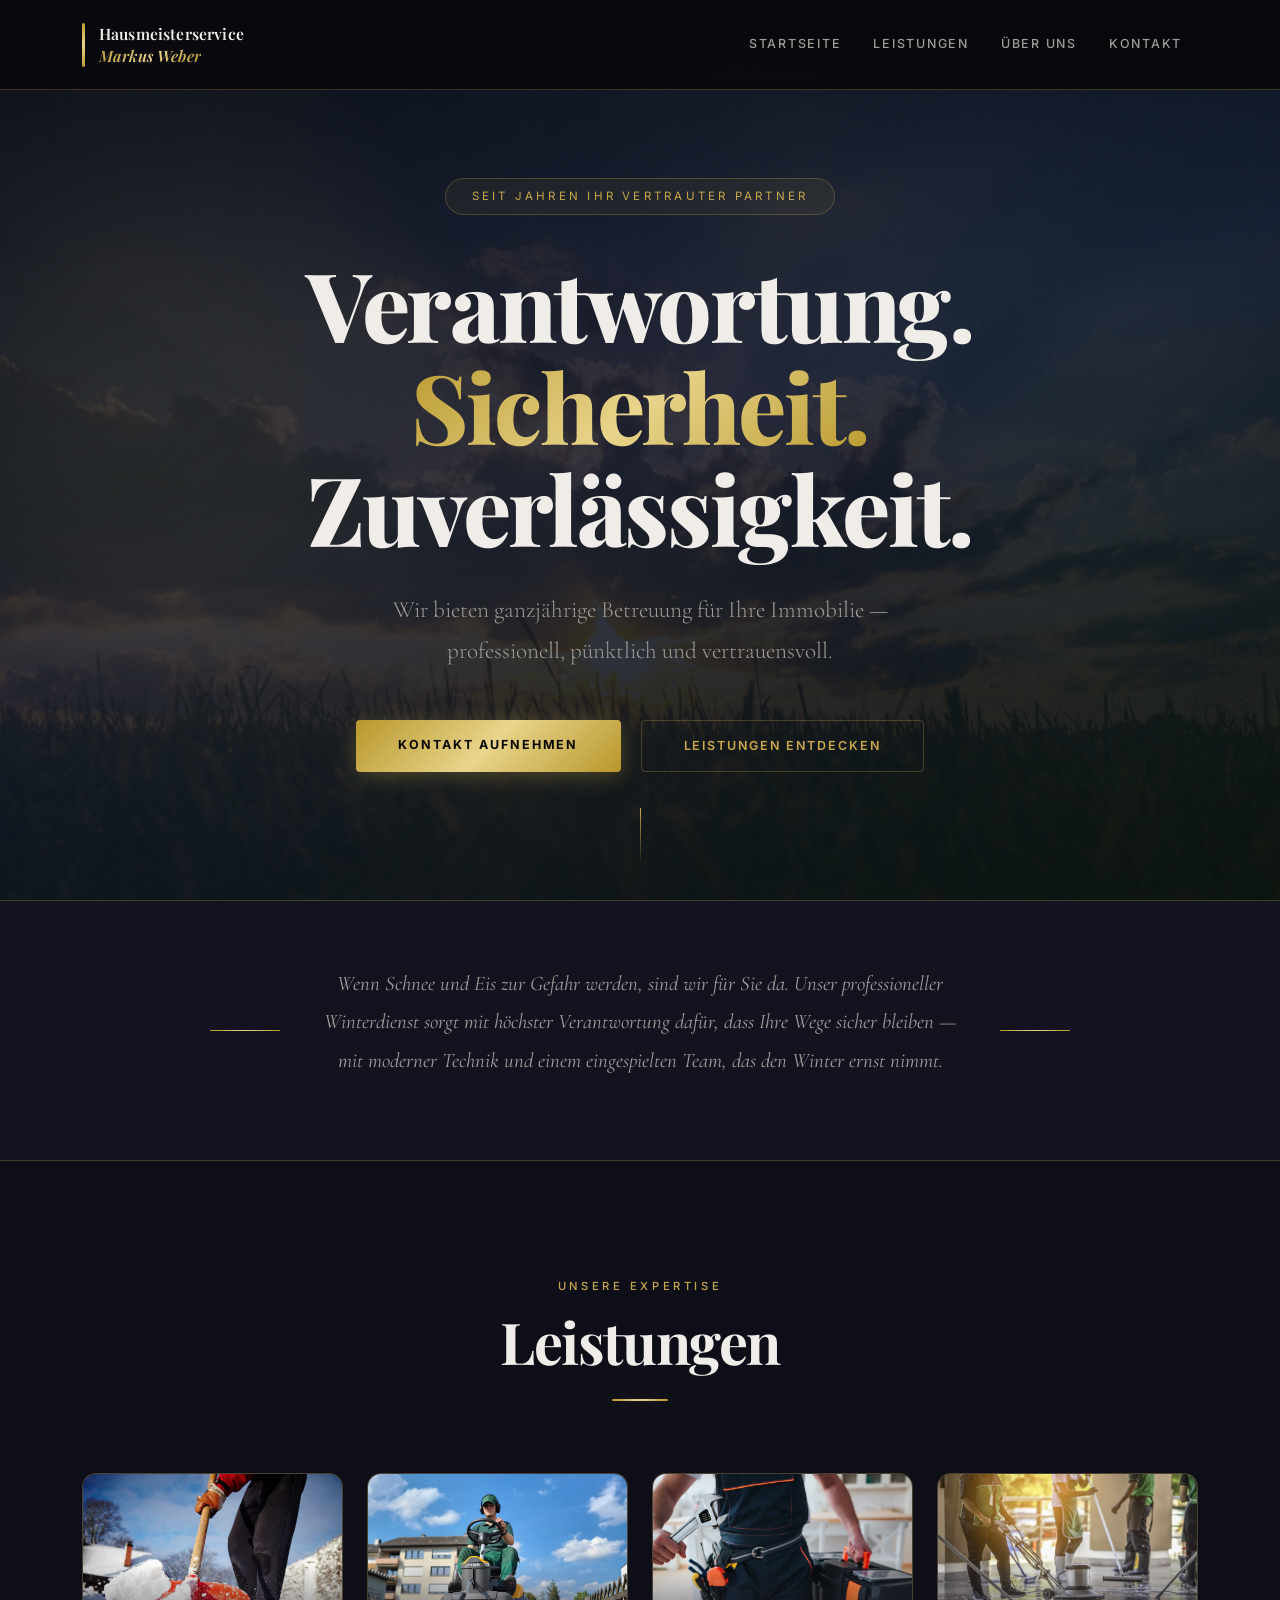
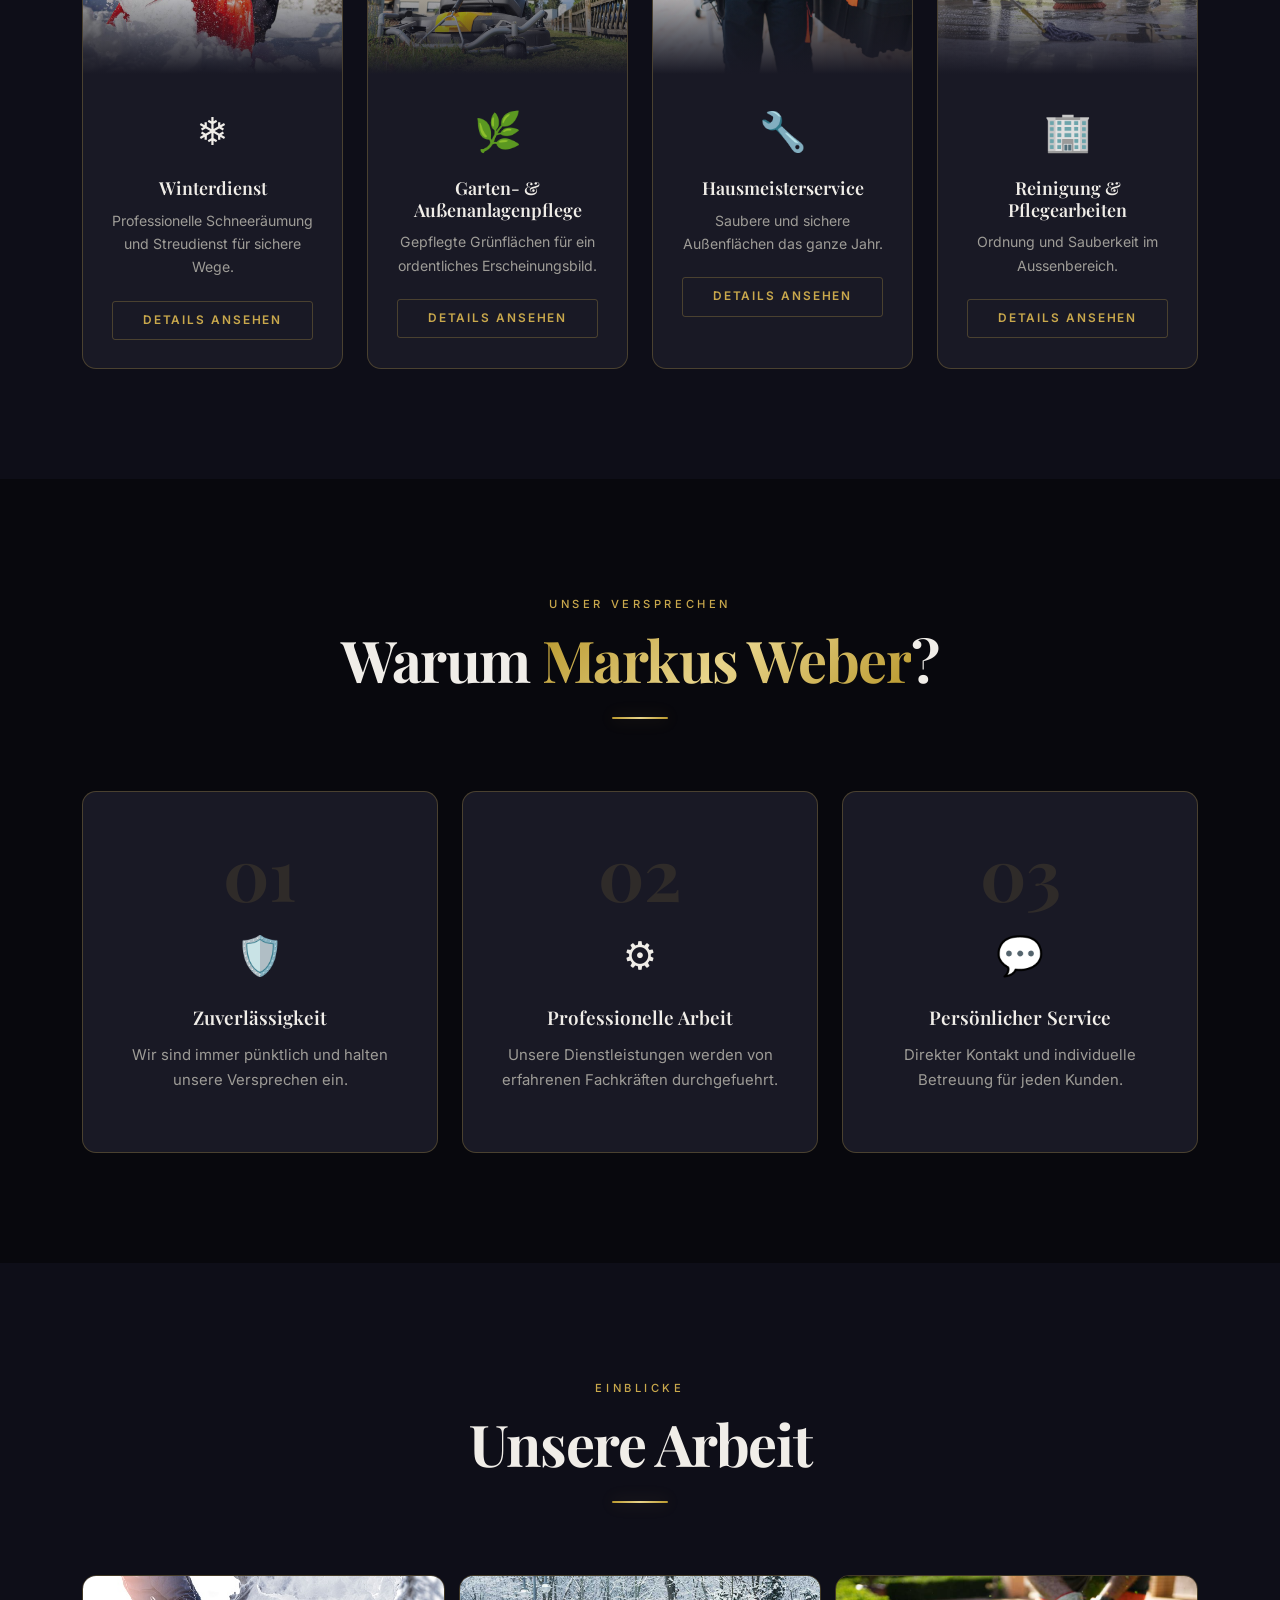
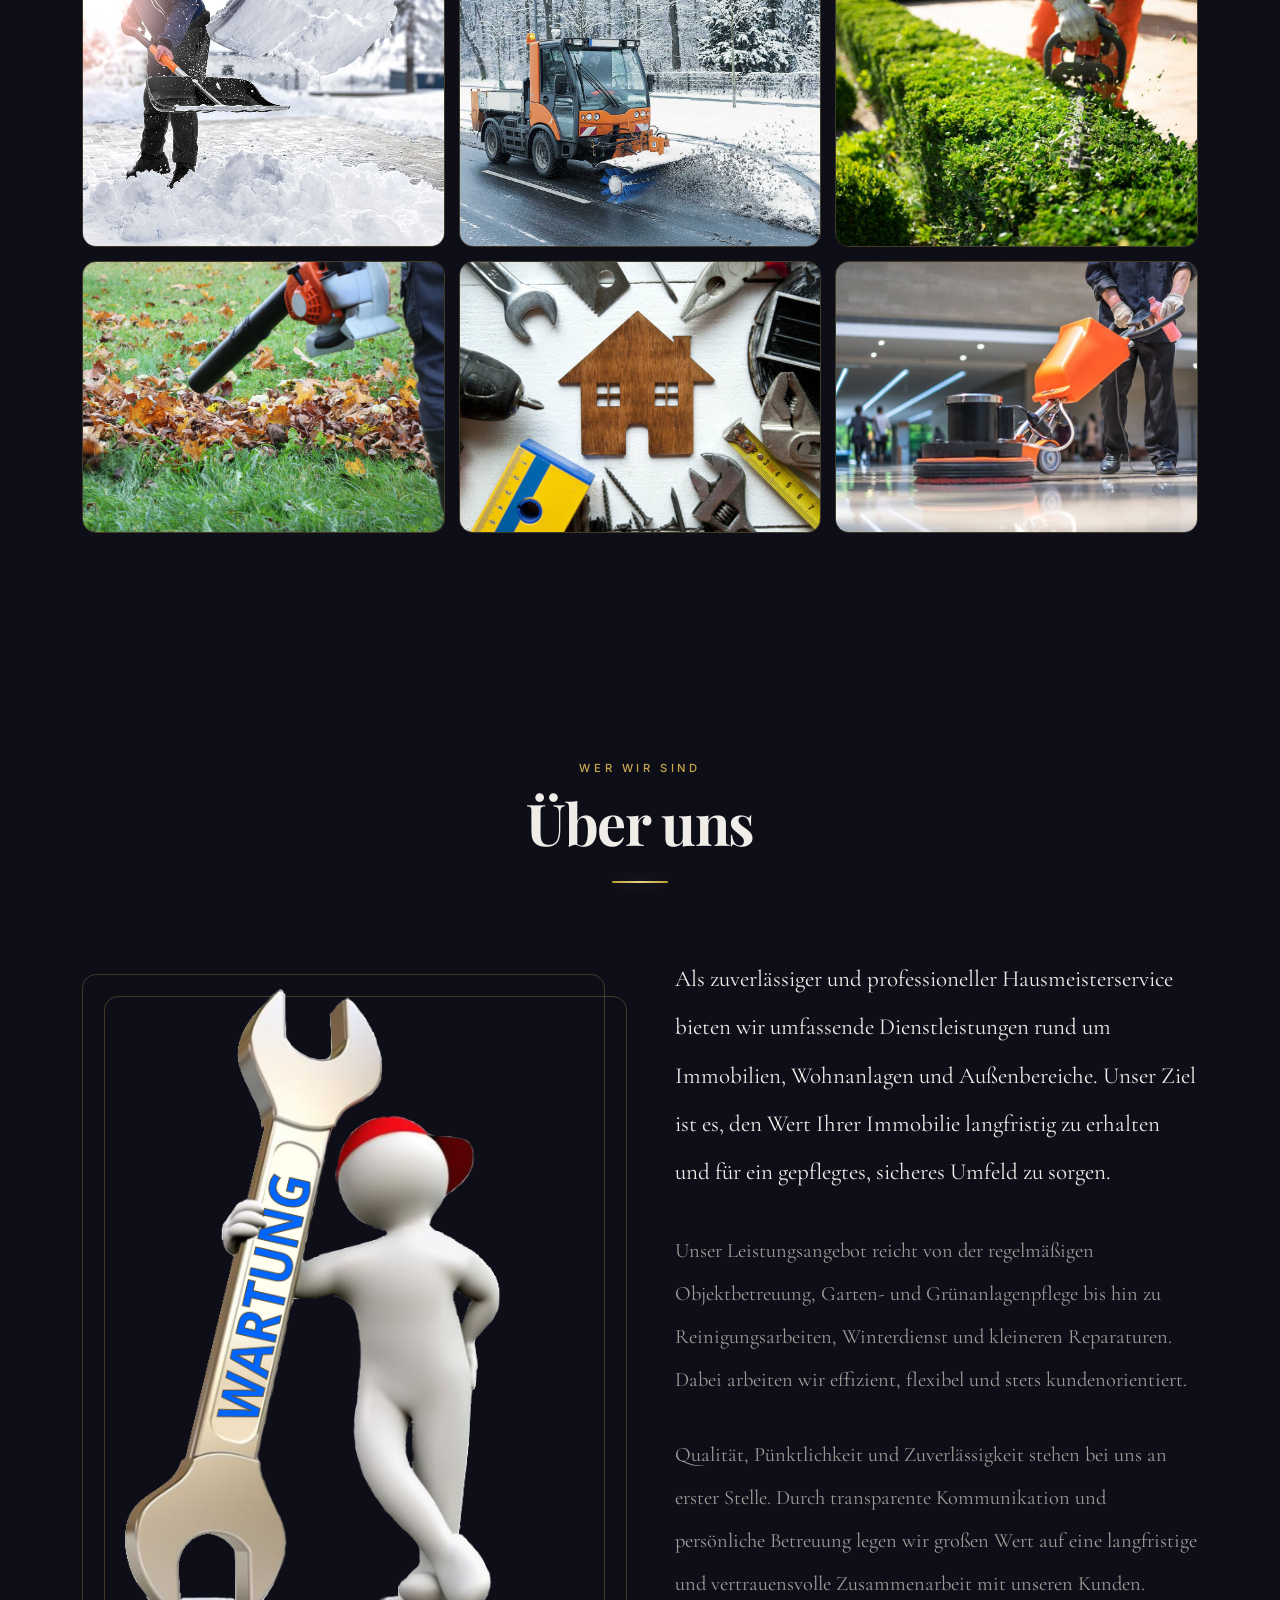
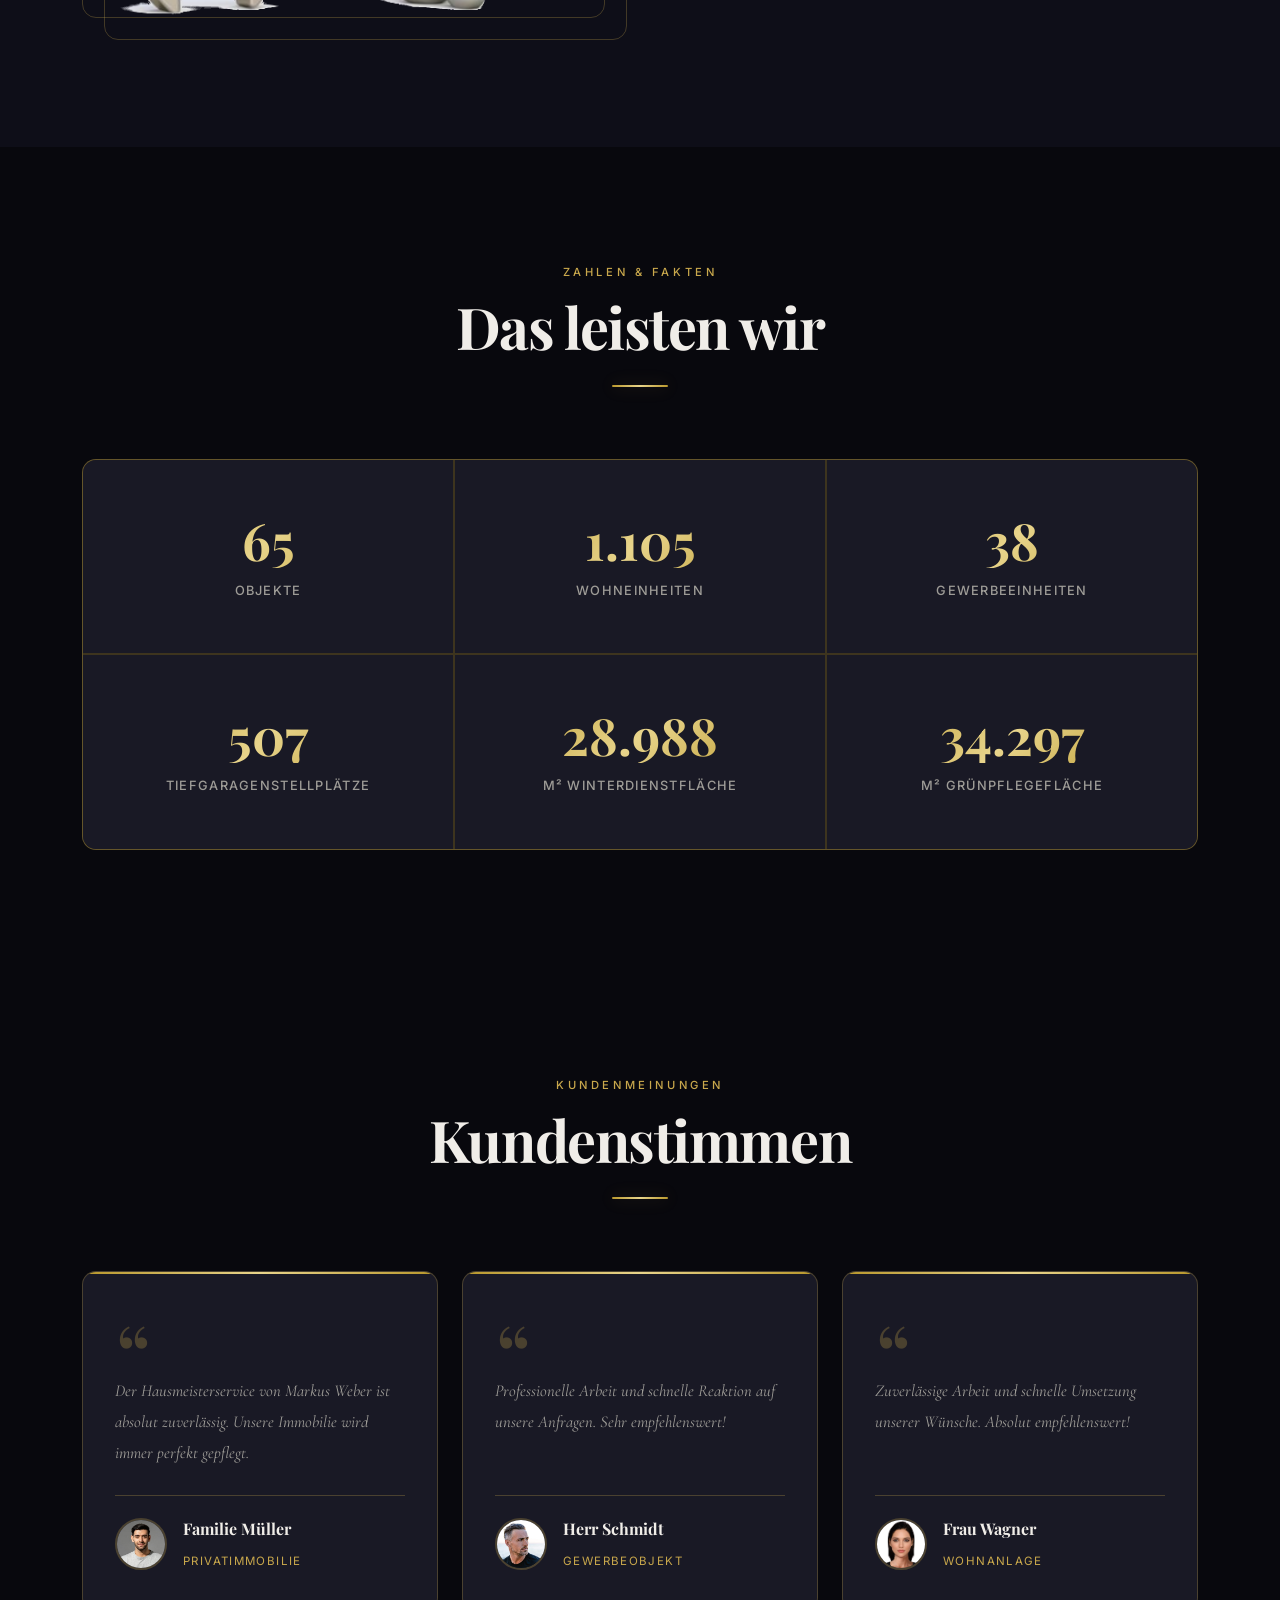
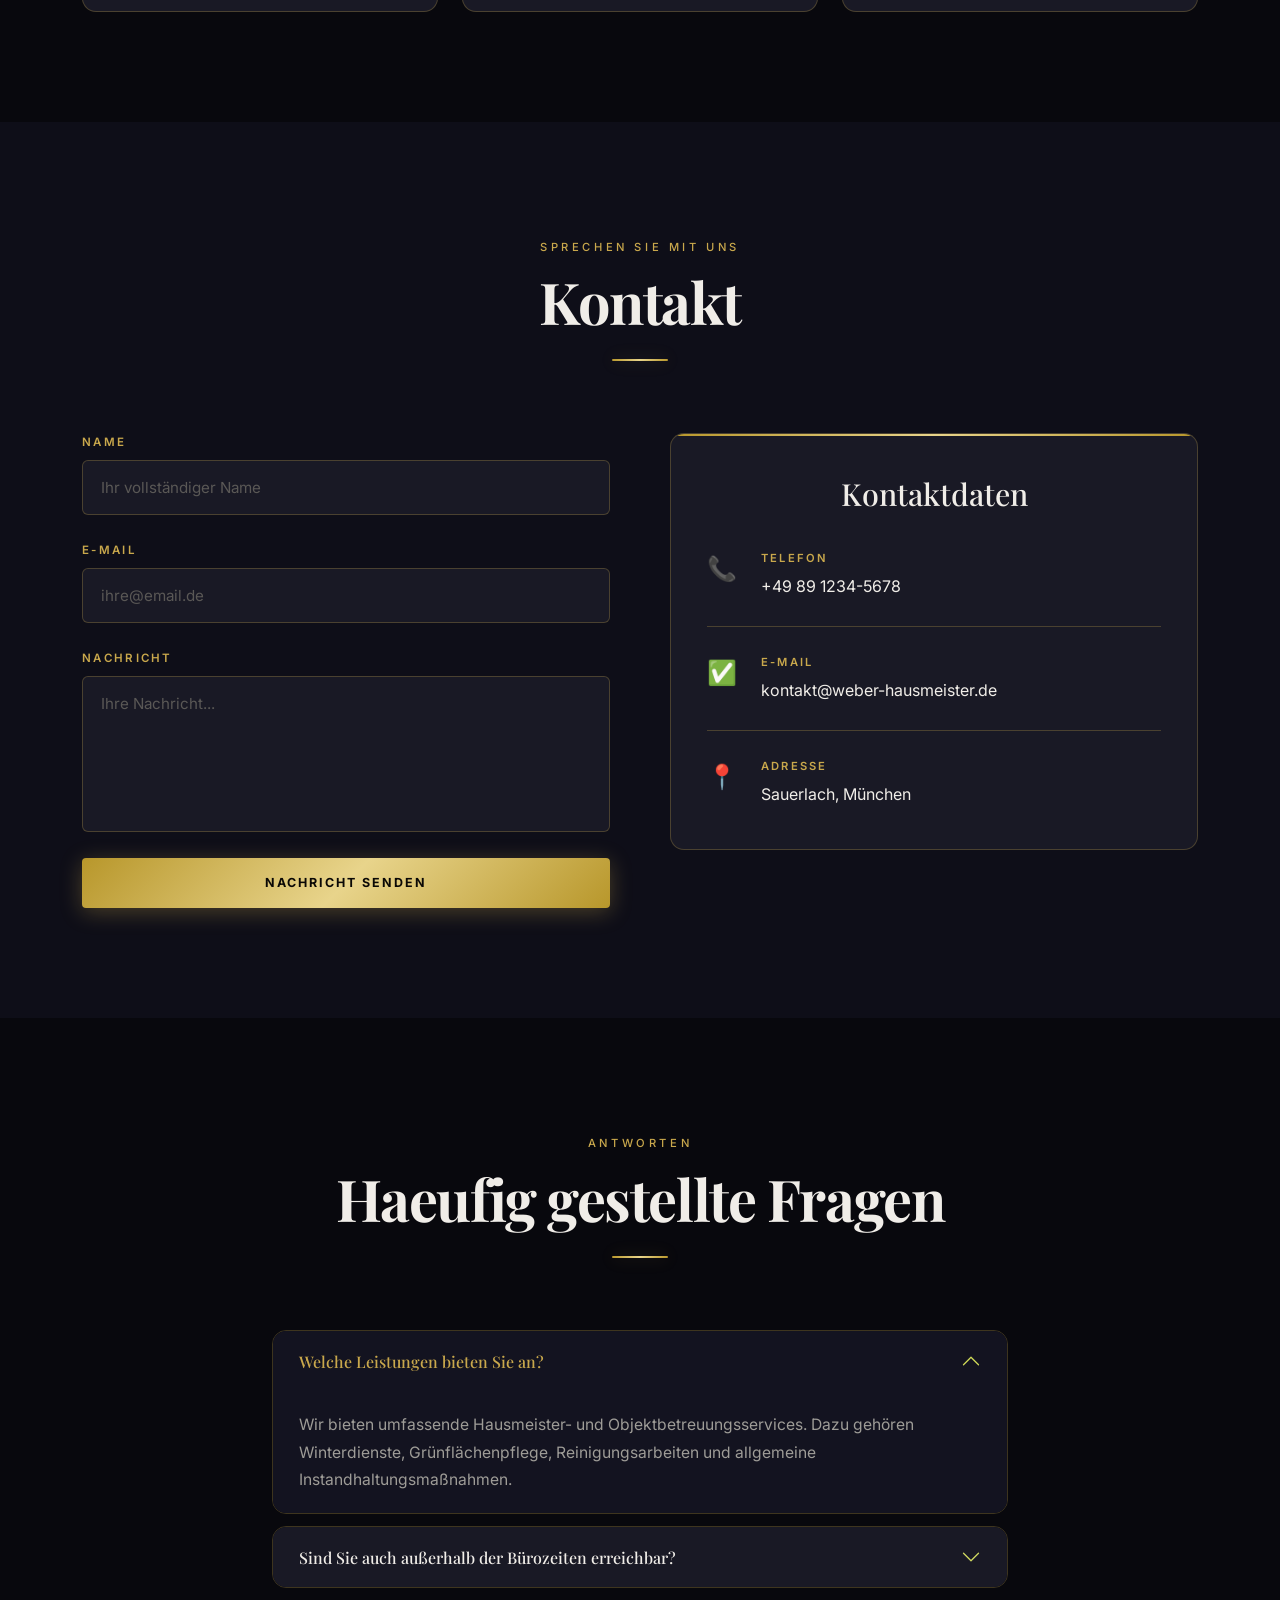
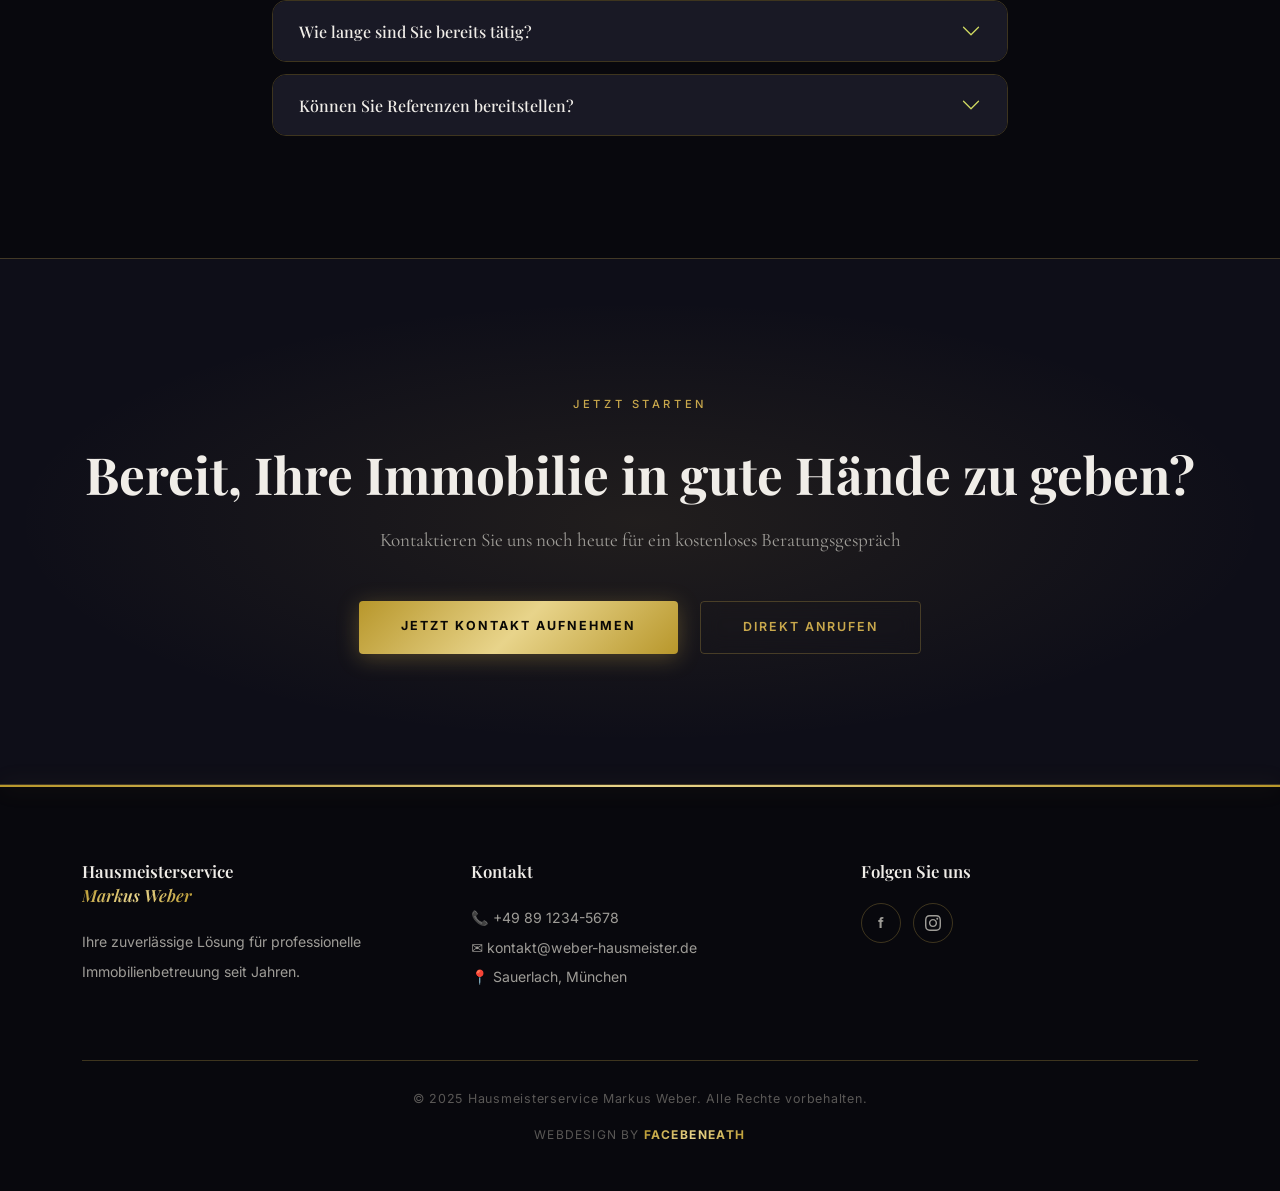
==== commit 4f773868: "Ad hoc commit 2026-04-27 17:33:30" ====
--- a/hausmeister/index.html
+++ b/hausmeister/index.html
@@ -3,9 +3,9 @@
   <head>
     <meta charset="UTF-8" />
     <meta name="viewport" content="width=device-width, initial-scale=1.0" />
-    <title>Hausmeisterservice - Markus Weber</title>
+    <title>Hausmeisterservice Markus Weber — Premium Immobilienbetreuung</title>
     <link
-      href="https://fonts.googleapis.com/css2?family=Inter:wght@400;500;600;700&display=swap"
+      href="https://fonts.googleapis.com/css2?family=Playfair+Display:ital,wght@0,400;0,500;0,600;0,700;0,800;1,400&family=Cormorant+Garamond:ital,wght@0,300;0,400;0,500;1,300;1,400&family=Inter:wght@300;400;500;600&display=swap"
       rel="stylesheet"
     />
     <link
@@ -15,19 +15,26 @@
     <link rel="stylesheet" href="style.css" />
   </head>
   <body>
+    <canvas id="particles-canvas"></canvas>
     <header>
-      <nav class="navbar navbar-expand-lg navbar-dark">
-        <div class="container">
-          <a class="navbar-brand" href="#home"
-            >Hausmeisterservice Markus Weber</a
-          >
+      <nav class="navbar navbar-expand-lg">
+        <div class="container">
+          <a class="navbar-brand" href="#home">
+            <span class="brand-line"></span>
+            <span class="brand-text"
+              >Hausmeisterservice<br /><em>Markus Weber</em></span
+            >
+          </a>
           <button
             class="navbar-toggler"
             type="button"
             data-bs-toggle="collapse"
             data-bs-target="#navbarNav"
+            aria-label="Navigation umschalten"
           >
-            <span class="navbar-toggler-icon"></span>
+            <span class="toggler-line"></span>
+            <span class="toggler-line"></span>
+            <span class="toggler-line"></span>
           </button>
           <div class="collapse navbar-collapse" id="navbarNav">
             <ul class="navbar-nav ms-auto">
@@ -38,7 +45,7 @@
                 <a class="nav-link" href="#services">Leistungen</a>
               </li>
               <li class="nav-item">
-                <a class="nav-link" href="#about">Über uns</a>
+                <a class="nav-link" href="#about">&Uuml;ber uns</a>
               </li>
               <li class="nav-item">
                 <a class="nav-link" href="#contact">Kontakt</a>
@@ -48,125 +55,135 @@
         </div>
       </nav>
     </header>
-
     <main>
       <section id="home" class="hero">
+        <div class="hero-bg-layer"></div>
+        <div class="hero-glow-orb hero-glow-orb--left"></div>
+        <div class="hero-glow-orb hero-glow-orb--right"></div>
+        <div class="hero-noise"></div>
         <div class="container hero-content">
-          <img src="Alex.jpg" alt="Logo" class="hero-logo" />
-          <div class="hero-text">
-            <h1>
-              Verantwortung, Sicherheit und Zuverlässigkeit bei jedem Einsatz
-            </h1>
+          <div class="hero-badge">Seit Jahren Ihr vertrauter Partner</div>
+          <h1 class="hero-title">
+            Verantwortung.<br /><span class="gold-text">Sicherheit.</span
+            ><br />Zuverl&auml;ssigkeit.
+          </h1>
+          <p class="hero-subtitle">
+            Wir bieten ganzj&auml;hrige Betreuung f&uuml;r Ihre Immobilie
+            &mdash;<br class="d-none d-md-block" />professionell, p&uuml;nktlich
+            und vertrauensvoll.
+          </p>
+          <div class="hero-cta">
+            <a href="#contact" class="btn-luxury">Kontakt aufnehmen</a>
+            <a href="#services" class="btn-luxury-ghost"
+              >Leistungen entdecken</a
+            >
+          </div>
+        </div>
+        <div class="hero-scroll-indicator"><span></span></div>
+      </section>
+      <section class="winter-statement">
+        <div class="container">
+          <div class="statement-inner reveal-fade">
+            <div class="statement-line"></div>
             <p>
-              Wir bieten ganzjährige Betreuung für Ihre Immobilie –
-              professionell, pünktlich und vertrauensvoll.
+              Wenn Schnee und Eis zur Gefahr werden, sind wir f&uuml;r Sie da.
+              Unser professioneller Winterdienst sorgt mit h&ouml;chster
+              Verantwortung daf&uuml;r, dass Ihre Wege sicher bleiben &mdash;
+              mit moderner Technik und einem eingespielten Team, das den Winter
+              ernst nimmt.
             </p>
-          </div>
-        </div>
-      </section>
-
-      <section class="winter-text">
-        ..wenn Schnee und Eis zur Gefahr werden, sind wir für Sie da. Unser
-        professioneller Winterdienst sorgt mit höchster Verantwortung dafür,
-        dass bleiben.<br />
-        Mit moderner Technik und einem eingespielten Team garantieren wir
-        schnelle Einsatzzeiten, maximale Sicherheit für Bewohner, Kunden und
-        Mitarbeiter sowie absolute Zuverlässigkeit – auch bei starkem
-        Wintereinbruch.<br />
-        Verlassen Sie sich auf einen Partner, der den Winter ernst nimmt und für
-        freie und sichere Flächen sorgt – Tag und Nacht.
-      </section>
-
-      <section id="services" class="section">
-        <div class="container">
-          <h2 class="text-center mb-5">Unsere Leistungen</h2>
-          <div class="row">
-            <div class="col-md-4 mb-4">
-              <div class="service-card" data-service="winter">
-                <img
-                  src="winterdienst.jpeg"
-                  alt="Winterdienst"
-                  class="card-img-top"
-                />
-                <div class="card-body">
-                  <div class="service-icon">❄️</div>
-                  <h5 class="card-title">Winterdienst</h5>
-                  <p class="card-text">
-                    Professionelle Schneeräumung und Streudienst für sichere
-                    Wege.
+            <div class="statement-line"></div>
+          </div>
+        </div>
+      </section>
+      <section id="services" class="section luxury-section">
+        <div class="container">
+          <div class="section-header reveal-fade">
+            <span class="section-label">Unsere Expertise</span>
+            <h2 class="section-title">Leistungen</h2>
+            <div class="gold-divider"></div>
+          </div>
+          <div class="row g-4">
+            <div class="col-md-6 col-lg-3">
+              <div class="luxury-card" data-service="winter">
+                <div class="card-glow"></div>
+                <div class="card-img-wrap">
+                  <img
+                    src="winterdienst.jpeg"
+                    alt="Winterdienst"
+                    loading="lazy"
+                  />
+                  <div class="card-img-fade"></div>
+                </div>
+                <div class="card-content">
+                  <div class="card-icon">&#10052;</div>
+                  <h5>Winterdienst</h5>
+                  <p>
+                    Professionelle Schneer&auml;umung und Streudienst f&uuml;r
+                    sichere Wege.
                   </p>
-                  <button
-                    class="btn btn-primary service-btn"
-                    data-service="winter"
-                  >
-                    Mehr
+                  <button class="card-btn service-btn" data-service="winter">
+                    Details ansehen
                   </button>
                 </div>
               </div>
             </div>
-            <div class="col-md-4 mb-4">
-              <div class="service-card" data-service="green">
-                <img
-                  src="gruenpflege.jpg"
-                  alt="Grünpflege"
-                  class="card-img-top"
-                />
-                <div class="card-body">
-                  <div class="service-icon">🌿</div>
-                  <h5 class="card-title">Garten- & Außenanlagenpflege</h5>
-                  <p class="card-text">
-                    Gepflegte Grünflächen für ein ordentliches Erscheinungsbild.
+            <div class="col-md-6 col-lg-3">
+              <div class="luxury-card" data-service="green">
+                <div class="card-glow"></div>
+                <div class="card-img-wrap">
+                  <img src="gruenpflege.jpg" alt="Gruenpflege" loading="lazy" />
+                  <div class="card-img-fade"></div>
+                </div>
+                <div class="card-content">
+                  <div class="card-icon">&#127807;</div>
+                  <h5>Garten- &amp; Au&szlig;enanlagenpflege</h5>
+                  <p>
+                    Gepflegte Gr&uuml;nfl&auml;chen f&uuml;r ein ordentliches
+                    Erscheinungsbild.
                   </p>
-                  <button
-                    class="btn btn-primary service-btn"
-                    data-service="green"
-                  >
-                    Mehr
+                  <button class="card-btn service-btn" data-service="green">
+                    Details ansehen
                   </button>
                 </div>
               </div>
             </div>
-            <div class="col-md-4 mb-4">
-              <div class="service-card" data-service="leaf">
-                <img
-                  src="meister.webp"
-                  alt="Laubentsorgung"
-                  class="card-img-top"
-                />
-                <div class="card-body">
-                  <div class="service-icon">🍂</div>
-                  <h5 class="card-title">Hausmeisterservice</h5>
-                  <p class="card-text">
-                    Saubere und sichere Außenflächen das ganze Jahr.
+            <div class="col-md-6 col-lg-3">
+              <div class="luxury-card" data-service="leaf">
+                <div class="card-glow"></div>
+                <div class="card-img-wrap">
+                  <img
+                    src="meister.webp"
+                    alt="Hausmeisterservice"
+                    loading="lazy"
+                  />
+                  <div class="card-img-fade"></div>
+                </div>
+                <div class="card-content">
+                  <div class="card-icon">&#128295;</div>
+                  <h5>Hausmeisterservice</h5>
+                  <p>
+                    Saubere und sichere Au&szlig;enfl&auml;chen das ganze Jahr.
                   </p>
-                  <button
-                    class="btn btn-primary service-btn"
-                    data-service="leaf"
-                  >
-                    Mehr
+                  <button class="card-btn service-btn" data-service="leaf">
+                    Details ansehen
                   </button>
                 </div>
               </div>
             </div>
-
-            <div class="col-md-4 mb-4">
-              <div class="service-card" data-service="outdoor">
-                <img
-                  src="flegeeee.jpg"
-                  alt="Pflege von Außenanlagen"
-                  class="card-img-top"
-                />
-                <div class="card-body">
-                  <div class="service-icon">🏢</div>
-                  <h5 class="card-title">Reinigung & Pflegearbeiten</h5>
-                  <p class="card-text">
-                    Ordnung und Sauberkeit im Außenbereich.
-                  </p>
-                  <button
-                    class="btn btn-primary service-btn"
-                    data-service="outdoor"
-                  >
-                    Mehr
+            <div class="col-md-6 col-lg-3">
+              <div class="luxury-card" data-service="outdoor">
+                <div class="card-glow"></div>
+                <div class="card-img-wrap">
+                  <img src="flegeeee.jpg" alt="Reinigung" loading="lazy" />
+                  <div class="card-img-fade"></div>
+                </div>
+                <div class="card-content">
+                  <div class="card-icon">&#127970;</div>
+                  <h5>Reinigung &amp; Pflegearbeiten</h5>
+                  <p>Ordnung und Sauberkeit im Aussenbereich.</p>
+                  <button class="card-btn service-btn" data-service="outdoor">
+                    Details ansehen
                   </button>
                 </div>
               </div>
@@ -174,290 +191,326 @@
           </div>
         </div>
       </section>
-
-      <section id="why-us" class="section">
-        <div class="container">
-          <h2 class="text-center mb-5">
-            Warum Hausmeisterservice
-            <span class="highlight-name">Markus Weber</span>?
-          </h2>
-          <div class="row">
-            <div class="col-md-4 mb-4">
-              <div class="why-us-card">
-                <div class="why-us-icon">🛡️</div>
-                <h5>Zuverlässigkeit</h5>
+      <section id="why-us" class="section dark-section">
+        <div class="container">
+          <div class="section-header reveal-fade">
+            <span class="section-label">Unser Versprechen</span>
+            <h2 class="section-title">
+              Warum <span class="gold-text">Markus Weber</span>?
+            </h2>
+            <div class="gold-divider"></div>
+          </div>
+          <div class="row g-4">
+            <div class="col-md-4">
+              <div class="why-card reveal-fade">
+                <div class="why-number">01</div>
+                <div class="why-icon">&#128737;&#65039;</div>
+                <h5>Zuverl&auml;ssigkeit</h5>
                 <p>
-                  Wir sind immer pünktlich und halten unsere Versprechen ein.
+                  Wir sind immer p&uuml;nktlich und halten unsere Versprechen
+                  ein.
                 </p>
               </div>
             </div>
-            <div class="col-md-4 mb-4">
-              <div class="why-us-card">
-                <div class="why-us-icon">🔧</div>
+            <div class="col-md-4">
+              <div class="why-card reveal-fade">
+                <div class="why-number">02</div>
+                <div class="why-icon">&#9881;&#65039;</div>
                 <h5>Professionelle Arbeit</h5>
                 <p>
-                  Unsere Dienstleistungen werden von erfahrenen Fachkräften
-                  durchgeführt.
+                  Unsere Dienstleistungen werden von erfahrenen Fachkr&auml;ften
+                  durchgefuehrt.
                 </p>
               </div>
             </div>
-            <div class="col-md-4 mb-4">
-              <div class="why-us-card">
-                <div class="why-us-icon">💬</div>
-                <h5>Persönlicher Service</h5>
+            <div class="col-md-4">
+              <div class="why-card reveal-fade">
+                <div class="why-number">03</div>
+                <div class="why-icon">&#128172;</div>
+                <h5>Pers&ouml;nlicher Service</h5>
                 <p>
-                  Direkter Kontakt und individuelle Betreuung für jeden Kunden.
+                  Direkter Kontakt und individuelle Betreuung f&uuml;r jeden
+                  Kunden.
                 </p>
               </div>
             </div>
           </div>
         </div>
       </section>
-      <section id="gallery" class="section">
-        <div class="container">
-          <h2 class="text-center mb-5">Unsere Arbeit</h2>
-          <div class="row">
-            <div class="col-md-4 mb-4">
+      <section id="gallery" class="section luxury-section">
+        <div class="container">
+          <div class="section-header reveal-fade">
+            <span class="section-label">Einblicke</span>
+            <h2 class="section-title">Unsere Arbeit</h2>
+            <div class="gold-divider"></div>
+          </div>
+          <div class="gallery-grid reveal-fade">
+            <div class="gallery-item">
+              <img src="winter.jpeg" alt="Winterdienst" loading="lazy" />
+              <div class="gallery-overlay"><span>Winterdienst</span></div>
+            </div>
+            <div class="gallery-item">
+              <img src="winter1.jpg" alt="Winterservice" loading="lazy" />
+              <div class="gallery-overlay"><span>Winterservice</span></div>
+            </div>
+            <div class="gallery-item">
+              <img src="garten.jpg" alt="Gartenpflege" loading="lazy" />
+              <div class="gallery-overlay"><span>Gartenpflege</span></div>
+            </div>
+            <div class="gallery-item">
+              <img src="garten1.jpg" alt="Aussenanlagen" loading="lazy" />
+              <div class="gallery-overlay"><span>Aussenanlagen</span></div>
+            </div>
+            <div class="gallery-item">
+              <img src="hause.jpg" alt="Hausbetreuung" loading="lazy" />
+              <div class="gallery-overlay"><span>Hausbetreuung</span></div>
+            </div>
+            <div class="gallery-item">
+              <img src="reinigung.jpg" alt="Reinigung" loading="lazy" />
+              <div class="gallery-overlay"><span>Reinigung</span></div>
+            </div>
+          </div>
+        </div>
+      </section>
+      <section id="about" class="section about-section">
+        <div class="about-parallax-bg"></div>
+        <div class="container">
+          <div class="section-header reveal-fade">
+            <span class="section-label">Wer wir sind</span>
+            <h2 class="section-title">&Uuml;ber uns</h2>
+            <div class="gold-divider"></div>
+          </div>
+          <div class="about-grid reveal-fade">
+            <div class="about-image-wrap">
               <img
-                src="winter.jpeg"
-                alt="Hausmeisterservice Arbeit 1"
-                class="gallery-img"
+                src="wartung.png"
+                alt="Hausmeisterservice und Objektpflege"
               />
-            </div>
-            <div class="col-md-4 mb-4">
-              <img
-                src="winter1.jpg"
-                alt="Hausmeisterservice Arbeit 2"
-                class="gallery-img"
-              />
-            </div>
-            <div class="col-md-4 mb-4">
-              <img
-                src="garten.jpg"
-                alt="Hausmeisterservice Arbeit 3"
-                class="gallery-img"
-              />
-            </div>
-            <div class="col-md-4 mb-4">
-              <img
-                src="garten1.jpg"
-                alt="Hausmeisterservice Arbeit 4"
-                class="gallery-img"
-              />
-            </div>
-            <div class="col-md-4 mb-4">
-              <img
-                src="hause.jpg"
-                alt="Hausmeisterservice Arbeit 5"
-                class="gallery-img"
-              />
-            </div>
-            <div class="col-md-4 mb-4">
-              <img
-                src="reinigung.jpg"
-                alt="Hausmeisterservice Arbeit 6"
-                class="gallery-img"
-              />
-            </div>
-          </div>
-        </div>
-      </section>
-
-      <section id="about">
-        <div class="container">
-          <h2>Über uns</h2>
-
-          <div class="about-image">
-            <img src="wartung.png" alt="Hausmeisterservice und Objektpflege" />
-          </div>
-
-          <div class="about-content">
-            <div class="about-text">
+              <div class="about-img-accent"></div>
+            </div>
+            <div class="about-text-wrap">
               <p>
-                Als zuverlässiger und professioneller Hausmeisterservice bieten
-                wir umfassende Dienstleistungen rund um Immobilien, Wohnanlagen
-                und Außenbereiche. Unser Ziel ist es, den Wert Ihrer Immobilie
-                langfristig zu erhalten und für ein gepflegtes, sicheres Umfeld
-                zu sorgen.
+                Als zuverl&auml;ssiger und professioneller Hausmeisterservice
+                bieten wir umfassende Dienstleistungen rund um Immobilien,
+                Wohnanlagen und Au&szlig;enbereiche. Unser Ziel ist es, den Wert
+                Ihrer Immobilie langfristig zu erhalten und f&uuml;r ein
+                gepflegtes, sicheres Umfeld zu sorgen.
               </p>
-
               <p>
-                Unser Leistungsangebot reicht von der regelmäßigen
-                Objektbetreuung, Garten- und Grünanlagenpflege bis hin zu
+                Unser Leistungsangebot reicht von der regelm&auml;&szlig;igen
+                Objektbetreuung, Garten- und Gr&uuml;nanlagenpflege bis hin zu
                 Reinigungsarbeiten, Winterdienst und kleineren Reparaturen.
                 Dabei arbeiten wir effizient, flexibel und stets
                 kundenorientiert.
               </p>
-
               <p>
-                Qualität, Pünktlichkeit und Zuverlässigkeit stehen bei uns an
-                erster Stelle. Durch transparente Kommunikation und persönliche
-                Betreuung legen wir großen Wert auf eine langfristige und
-                vertrauensvolle Zusammenarbeit mit unseren Kunden.
+                Qualit&auml;t, P&uuml;nktlichkeit und Zuverl&auml;ssigkeit
+                stehen bei uns an erster Stelle. Durch transparente
+                Kommunikation und pers&ouml;nliche Betreuung legen wir
+                gro&szlig;en Wert auf eine langfristige und vertrauensvolle
+                Zusammenarbeit mit unseren Kunden.
               </p>
             </div>
           </div>
         </div>
       </section>
-
-      <section id="stats" class="section">
-        <div class="container">
-          <h2 class="text-center mb-5">Das leisten wir</h2>
-          <div class="row">
-            <div class="col-6 col-md-4 mb-4">
-              <div class="stats-card">
-                <div class="stats-number" data-target="66">0</div>
-                <div class="stats-label">Objekte</div>
-              </div>
-            </div>
-            <div class="col-6 col-md-4 mb-4">
-              <div class="stats-card">
-                <div class="stats-number" data-target="1117">0</div>
-                <div class="stats-label">Wohneinheiten</div>
-              </div>
-            </div>
-            <div class="col-6 col-md-4 mb-4">
-              <div class="stats-card">
-                <div class="stats-number" data-target="39">0</div>
-                <div class="stats-label">Gewerbeeinheiten</div>
-              </div>
-            </div>
-            <div class="col-6 col-md-4 mb-4">
-              <div class="stats-card">
-                <div class="stats-number" data-target="513">0</div>
-                <div class="stats-label">Tiefgaragenstellplätze</div>
-              </div>
-            </div>
-            <div class="col-12 col-md-4 mb-4">
-              <div class="stats-card">
-                <div class="stats-number" data-target="29300">0</div>
-                <div class="stats-label">m² Winterdienstfläche</div>
-              </div>
-            </div>
-            <div class="col-12 col-md-4 mb-4">
-              <div class="stats-card">
-                <div class="stats-number" data-target="34666">0</div>
-                <div class="stats-label">m² Grünpflegefläche</div>
-              </div>
-            </div>
-          </div>
-        </div>
-      </section>
-
-      <section id="testimonials" class="section">
-        <div class="container">
-          <h2 class="text-center mb-5">Kundenstimmen</h2>
-          <div class="row">
-            <div class="col-md-4 mb-4">
-              <div class="testimonial-card">
-                <img src="kunde1.jpg" alt="Kunde 1" class="testimonial-img" />
-                <div class="testimonial-content">
-                  <p>
-                    "Der Hausmeisterservice von Markus Weber ist absolut
-                    zuverlässig. Unsere Immobilie wird immer perfekt gepflegt."
-                  </p>
-                  <cite>- Familie Müller</cite>
-                </div>
-              </div>
-            </div>
-            <div class="col-md-4 mb-4">
-              <div class="testimonial-card">
-                <img src="kunde2.jpg" alt="Kunde 2" class="testimonial-img" />
-                <div class="testimonial-content">
-                  <p>
-                    "Professionelle Arbeit und schnelle Reaktion auf unsere
-                    Anfragen. Sehr empfehlenswert!"
-                  </p>
-                  <cite>- Herr Schmidt</cite>
-                </div>
-              </div>
-            </div>
-            <div class="col-md-4 mb-4">
-              <div class="testimonial-card">
-                <img src="kunde3.webp" alt="Kunde 3" class="testimonial-img" />
-                <div class="testimonial-content">
-                  <p>
-                    Zuverlässige Arbeit und schnelle Umsetzung unserer Wünsche.
-                    Absolut empfehlenswert!
-                  </p>
-                  <cite>- Frau Wagner</cite>
-                </div>
-              </div>
-            </div>
-          </div>
-        </div>
-      </section>
-
-      <section id="contact" class="section">
-        <div class="container">
-          <h2>Kontakt</h2>
-          <div class="row align-items-stretch">
-            <div class="col-md-6">
-              <div class="contact-form">
-                <form>
-                  <div class="mb-3">
-                    <label for="name" class="form-label">Name</label>
-                    <input type="text" class="form-control" id="name" />
-                  </div>
-                  <div class="mb-3">
-                    <label for="email" class="form-label">E-Mail</label>
-                    <input type="email" class="form-control" id="email" />
-                  </div>
-                  <div class="mb-3">
-                    <label for="message" class="form-label">Nachricht</label>
-                    <textarea
-                      class="form-control"
-                      id="message"
-                      rows="5"
-                    ></textarea>
-                  </div>
-                  <button type="submit" class="btn btn-primary">Senden</button>
-                </form>
-              </div>
-            </div>
-            <div class="col-md-6 kontaktdaten">
-              <div class="contact-info-card">
+      <section id="stats" class="section stats-section">
+        <div class="stats-parallax-bg"></div>
+        <div class="container">
+          <div class="section-header reveal-fade">
+            <span class="section-label">Zahlen &amp; Fakten</span>
+            <h2 class="section-title">Das leisten wir</h2>
+            <div class="gold-divider"></div>
+          </div>
+          <div class="stats-grid reveal-fade">
+            <div class="stat-item">
+              <div class="stats-number" data-target="66">0</div>
+              <div class="stats-label">Objekte</div>
+            </div>
+            <div class="stat-item">
+              <div class="stats-number" data-target="1117">0</div>
+              <div class="stats-label">Wohneinheiten</div>
+            </div>
+            <div class="stat-item">
+              <div class="stats-number" data-target="39">0</div>
+              <div class="stats-label">Gewerbeeinheiten</div>
+            </div>
+            <div class="stat-item">
+              <div class="stats-number" data-target="513">0</div>
+              <div class="stats-label">Tiefgaragenstellpl&auml;tze</div>
+            </div>
+            <div class="stat-item">
+              <div class="stats-number" data-target="29300">0</div>
+              <div class="stats-label">m&sup2; Winterdienstfl&auml;che</div>
+            </div>
+            <div class="stat-item">
+              <div class="stats-number" data-target="34666">0</div>
+              <div class="stats-label">m&sup2; Gr&uuml;npflegefl&auml;che</div>
+            </div>
+          </div>
+        </div>
+      </section>
+      <section id="testimonials" class="section dark-section">
+        <div class="container">
+          <div class="section-header reveal-fade">
+            <span class="section-label">Kundenmeinungen</span>
+            <h2 class="section-title">Kundenstimmen</h2>
+            <div class="gold-divider"></div>
+          </div>
+          <div class="row g-4">
+            <div class="col-md-4">
+              <div class="testimonial-luxury reveal-fade">
+                <div class="testimonial-quote">&ldquo;</div>
+                <p>
+                  Der Hausmeisterservice von Markus Weber ist absolut
+                  zuverl&auml;ssig. Unsere Immobilie wird immer perfekt
+                  gepflegt.
+                </p>
+                <div class="testimonial-footer">
+                  <img
+                    src="kunde1.jpg"
+                    alt="Familie M&uuml;ller"
+                    class="testimonial-avatar"
+                    loading="lazy"
+                  />
+                  <div>
+                    <strong>Familie M&uuml;ller</strong
+                    ><span>Privatimmobilie</span>
+                  </div>
+                </div>
+              </div>
+            </div>
+            <div class="col-md-4">
+              <div class="testimonial-luxury reveal-fade">
+                <div class="testimonial-quote">&ldquo;</div>
+                <p>
+                  Professionelle Arbeit und schnelle Reaktion auf unsere
+                  Anfragen. Sehr empfehlenswert!
+                </p>
+                <div class="testimonial-footer">
+                  <img
+                    src="kunde2.jpg"
+                    alt="Herr Schmidt"
+                    class="testimonial-avatar"
+                    loading="lazy"
+                  />
+                  <div>
+                    <strong>Herr Schmidt</strong><span>Gewerbeobjekt</span>
+                  </div>
+                </div>
+              </div>
+            </div>
+            <div class="col-md-4">
+              <div class="testimonial-luxury reveal-fade">
+                <div class="testimonial-quote">&ldquo;</div>
+                <p>
+                  Zuverl&auml;ssige Arbeit und schnelle Umsetzung unserer
+                  W&uuml;nsche. Absolut empfehlenswert!
+                </p>
+                <div class="testimonial-footer">
+                  <img
+                    src="kunde3.webp"
+                    alt="Frau Wagner"
+                    class="testimonial-avatar"
+                    loading="lazy"
+                  />
+                  <div><strong>Frau Wagner</strong><span>Wohnanlage</span></div>
+                </div>
+              </div>
+            </div>
+          </div>
+        </div>
+      </section>
+      <section id="contact" class="section luxury-section">
+        <div class="container">
+          <div class="section-header reveal-fade">
+            <span class="section-label">Sprechen Sie mit uns</span>
+            <h2 class="section-title">Kontakt</h2>
+            <div class="gold-divider"></div>
+          </div>
+          <div class="contact-grid reveal-fade">
+            <div class="contact-form-wrap">
+              <form class="luxury-form">
+                <div class="form-group-lux">
+                  <label for="name">Name</label
+                  ><input
+                    type="text"
+                    id="name"
+                    class="lux-input"
+                    placeholder="Ihr vollst&auml;ndiger Name"
+                  />
+                </div>
+                <div class="form-group-lux">
+                  <label for="email">E-Mail</label
+                  ><input
+                    type="email"
+                    id="email"
+                    class="lux-input"
+                    placeholder="ihre@email.de"
+                  />
+                </div>
+                <div class="form-group-lux">
+                  <label for="message">Nachricht</label
+                  ><textarea
+                    id="message"
+                    class="lux-input"
+                    rows="5"
+                    placeholder="Ihre Nachricht..."
+                  ></textarea>
+                </div>
+                <button type="submit" class="btn-luxury">
+                  Nachricht senden
+                </button>
+              </form>
+            </div>
+            <div class="contact-info-wrap">
+              <div class="contact-info-luxury">
                 <h3>Kontaktdaten</h3>
-                <div class="contact-item">
-                  <div class="contact-icon">📞</div>
-                  <div class="contact-details">
-                    <div class="contact-label">Telefon</div>
-                    <div class="contact-value">+49 89 1234-5678</div>
-                  </div>
-                </div>
-
-                <div class="contact-item">
-                  <div class="contact-icon">✉️</div>
-                  <div class="contact-details">
-                    <div class="contact-label">E-Mail</div>
-                    <div class="contact-value">
+                <div class="contact-item-lux">
+                  <div class="contact-icon-lux">&#128222;</div>
+                  <div>
+                    <div class="contact-label-lux">Telefon</div>
+                    <div class="contact-value-lux">+49 89 1234-5678</div>
+                  </div>
+                </div>
+                <div class="contact-item-lux">
+                  <div class="contact-icon-lux">&#9989;</div>
+                  <div>
+                    <div class="contact-label-lux">E-Mail</div>
+                    <div class="contact-value-lux">
                       kontakt@weber-hausmeister.de
                     </div>
                   </div>
                 </div>
-                <div class="contact-item">
-                  <div class="contact-icon">📍</div>
-                  <div class="contact-details">
-                    <div class="contact-label">Adresse</div>
-                    <div class="contact-value">Sauerlach, München</div>
-                  </div>
-                </div>
-              </div>
-            </div>
-          </div>
-        </div>
-      </section>
-
-      <section id="faq" class="section">
-        <div class="container">
-          <h2 class="text-center mb-5">Häufig gestellte Fragen</h2>
+                <div class="contact-item-lux">
+                  <div class="contact-icon-lux">&#128205;</div>
+                  <div>
+                    <div class="contact-label-lux">Adresse</div>
+                    <div class="contact-value-lux">Sauerlach, M&uuml;nchen</div>
+                  </div>
+                </div>
+              </div>
+            </div>
+          </div>
+        </div>
+      </section>
+      <section id="faq" class="section dark-section">
+        <div class="container">
+          <div class="section-header reveal-fade">
+            <span class="section-label">Antworten</span>
+            <h2 class="section-title">Haeufig gestellte Fragen</h2>
+            <div class="gold-divider"></div>
+          </div>
           <div class="row">
             <div class="col-lg-8 mx-auto">
-              <div class="accordion" id="faqAccordion">
-                <div class="accordion-item">
+              <div
+                class="accordion luxury-accordion reveal-fade"
+                id="faqAccordion"
+              >
+                <div class="accordion-item luxury-item">
                   <h2 class="accordion-header">
                     <button
-                      class="accordion-button"
+                      class="accordion-button lux-btn"
                       type="button"
                       data-bs-toggle="collapse"
                       data-bs-target="#faq1"
@@ -470,24 +523,24 @@
                     class="accordion-collapse collapse show"
                     data-bs-parent="#faqAccordion"
                   >
-                    <div class="accordion-body">
+                    <div class="accordion-body lux-body">
                       Wir bieten umfassende Hausmeister- und
-                      Objektbetreuungsservices. Dazu gehören Winterdienste,
-                      Grünflächenpflege, Reinigungsarbeiten und allgemeine
-                      Instandhaltungsmaßnahmen. Für Details kontaktieren Sie uns
-                      gerne!
+                      Objektbetreuungsservices. Dazu geh&ouml;ren Winterdienste,
+                      Gr&uuml;nfl&auml;chenpflege, Reinigungsarbeiten und
+                      allgemeine Instandhaltungsma&szlig;nahmen.
                     </div>
                   </div>
                 </div>
-                <div class="accordion-item">
+                <div class="accordion-item luxury-item">
                   <h2 class="accordion-header">
                     <button
-                      class="accordion-button collapsed"
+                      class="accordion-button lux-btn collapsed"
                       type="button"
                       data-bs-toggle="collapse"
                       data-bs-target="#faq2"
                     >
-                      Sind Sie auch außerhalb der Bürozeiten erreichbar?
+                      Sind Sie auch au&szlig;erhalb der B&uuml;rozeiten
+                      erreichbar?
                     </button>
                   </h2>
                   <div
@@ -495,22 +548,22 @@
                     class="accordion-collapse collapse"
                     data-bs-parent="#faqAccordion"
                   >
-                    <div class="accordion-body">
+                    <div class="accordion-body lux-body">
                       Ja, wir bieten einen 24/7 Notfalldienst an. Notrufe werden
                       sofort bearbeitet. Kontaktieren Sie uns unter der
-                      Mobil-Nummer für dringende Anliegen.
+                      Mobil-Nummer f&uuml;r dringende Anliegen.
                     </div>
                   </div>
                 </div>
-                <div class="accordion-item">
+                <div class="accordion-item luxury-item">
                   <h2 class="accordion-header">
                     <button
-                      class="accordion-button collapsed"
+                      class="accordion-button lux-btn collapsed"
                       type="button"
                       data-bs-toggle="collapse"
                       data-bs-target="#faq3"
                     >
-                      Wie lange sind Sie bereits tätig?
+                      Wie lange sind Sie bereits t&auml;tig?
                     </button>
                   </h2>
                   <div
@@ -518,22 +571,22 @@
                     class="accordion-collapse collapse"
                     data-bs-parent="#faqAccordion"
                   >
-                    <div class="accordion-body">
-                      Markus Weber bietet zuverlässige Hausmeisterdienste seit
-                      vielen Jahren an. Wir verwalten über 97 Objekte mit
-                      insgesamt mehr als 1000 Wohneinheiten.
+                    <div class="accordion-body lux-body">
+                      Markus Weber bietet zuverl&auml;ssige Hausmeisterdienste
+                      seit vielen Jahren an. Wir verwalten &uuml;ber 97 Objekte
+                      mit insgesamt mehr als 1000 Wohneinheiten.
                     </div>
                   </div>
                 </div>
-                <div class="accordion-item">
+                <div class="accordion-item luxury-item">
                   <h2 class="accordion-header">
                     <button
-                      class="accordion-button collapsed"
+                      class="accordion-button lux-btn collapsed"
                       type="button"
                       data-bs-toggle="collapse"
                       data-bs-target="#faq4"
                     >
-                      Können Sie Referenzen bereitstellen?
+                      K&ouml;nnen Sie Referenzen bereitstellen?
                     </button>
                   </h2>
                   <div
@@ -541,10 +594,10 @@
                     class="accordion-collapse collapse"
                     data-bs-parent="#faqAccordion"
                   >
-                    <div class="accordion-body">
+                    <div class="accordion-body lux-body">
                       Gerne! Wir haben zufriedene Kunden aus verschiedenen
-                      Bereichen. Sprechen Sie uns an - wir zeigen Ihnen gerne
-                      Referenzen unserer bisherigen Work.
+                      Bereichen. Sprechen Sie uns an &mdash; wir zeigen Ihnen
+                      gerne Referenzen unserer bisherigen Arbeit.
                     </div>
                   </div>
                 </div>
@@ -553,122 +606,132 @@
           </div>
         </div>
       </section>
-
-      <section id="cta" class="cta-section">
-        <div class="container">
-          <div class="cta-content">
-            <h2>Bereit, Ihre Immobilie in gute Hände zu geben?</h2>
+      <section id="cta" class="cta-luxury">
+        <div class="cta-bg-glow"></div>
+        <div class="container">
+          <div class="cta-inner reveal-fade">
+            <span class="section-label">Jetzt starten</span>
+            <h2>Bereit, Ihre Immobilie in gute H&auml;nde zu geben?</h2>
             <p>
-              Kontaktieren Sie uns noch heute für ein kostenloses
-              Beratungsgespräch
+              Kontaktieren Sie uns noch heute f&uuml;r ein kostenloses
+              Beratungsgespr&auml;ch
             </p>
-            <div class="cta-buttons">
-              <a href="#contact" class="btn btn-primary btn-lg"
-                >Jetzt Kontakt aufnehmen</a
+            <div class="cta-buttons-lux">
+              <a href="#contact" class="btn-luxury">Jetzt Kontakt aufnehmen</a>
+              <a href="tel:+4989123456" class="btn-luxury-ghost"
+                >Direkt anrufen</a
               >
-              <a href="tel:+4981046493366" class="btn btn-secondary btn-lg"
-                >+49 89 1234-5678 anrufen</a
-              >
             </div>
           </div>
         </div>
       </section>
     </main>
-
-    <button id="backToTop" class="back-to-top">
-      <span>↑</span>
+    <button
+      id="backToTop"
+      class="back-to-top-lux"
+      aria-label="Nach oben scrollen"
+    >
+      <span>&#8593;</span>
     </button>
-
-    <footer class="footer">
+    <div
+      class="modal fade"
+      id="serviceModal"
+      tabindex="-1"
+      aria-labelledby="serviceModalLabel"
+      aria-hidden="true"
+    >
+      <div class="modal-dialog modal-dialog-centered">
+        <div class="modal-content luxury-modal">
+          <div class="modal-header">
+            <h5 class="modal-title" id="serviceModalLabel"></h5>
+            <button
+              type="button"
+              class="btn-close btn-close-white"
+              data-bs-dismiss="modal"
+              aria-label="Schlie&szlig;en"
+            ></button>
+          </div>
+          <div class="modal-body" id="serviceModalBody"></div>
+          <div class="modal-footer">
+            <button
+              type="button"
+              class="btn-luxury-ghost"
+              data-bs-dismiss="modal"
+            >
+              Schlie&szlig;en
+            </button>
+          </div>
+        </div>
+      </div>
+    </div>
+    <footer class="luxury-footer">
+      <div class="footer-gold-line"></div>
       <div class="container">
-        <div class="footer-content">
-          <div class="footer-section">
-            <h5>Hausmeisterservice Markus Weber</h5>
+        <div class="footer-grid">
+          <div class="footer-col">
+            <h5>Hausmeisterservice<br /><em>Markus Weber</em></h5>
             <p>
-              Ihre zuverlässige Lösung für professionelle Immobilienbetreuung
-              seit Jahren.
+              Ihre zuverl&auml;ssige L&ouml;sung f&uuml;r professionelle
+              Immobilienbetreuung seit Jahren.
             </p>
           </div>
-          <div class="footer-section">
+          <div class="footer-col">
             <h5>Kontakt</h5>
             <p>
-              📞 +49 89 1234-5678<br />
-
-              ✉️ kontakt@weber-hausmeister.de
+              &#128222; +49 89 1234-5678<br />&#9993;
+              kontakt@weber-hausmeister.de<br />&#128205; Sauerlach,
+              M&uuml;nchen
             </p>
           </div>
-          <div class="footer-section">
+          <div class="footer-col">
             <h5>Folgen Sie uns</h5>
-            <div class="social-links">
+            <div class="social-links-lux">
               <a
                 href="https://facebook.com"
                 target="_blank"
+                rel="noopener noreferrer"
+                class="social-icon-lux"
                 title="Facebook"
-                class="social-icon"
                 >f</a
               >
               <a
                 href="https://instagram.com"
                 target="_blank"
+                rel="noopener noreferrer"
+                class="social-icon-lux"
                 title="Instagram"
-                class="social-icon"
                 ><svg
                   viewBox="0 0 24 24"
-                  width="18"
-                  height="18"
+                  width="16"
+                  height="16"
+                  fill="currentColor"
                   aria-hidden="true"
-                  focusable="false"
                 >
                   <path
-                    fill="currentColor"
-                    d="M16.5 3h-9A4.5 4.5 0 0 0 3 7.5v9A4.5 4.5 0 0 0 7.5 21h9a4.5 4.5 0 0 0 4.5-4.5v-9A4.5 4.5 0 0 0 16.5 3Zm-4.5 5a4 4 0 1 1 0 8 4 4 0 0 1 0-8Zm6.25-.75a1.25 1.25 0 1 1-2.5 0 1.25 1.25 0 0 1 2.5 0ZM12 9.5a2.5 2.5 0 1 0 0 5 2.5 2.5 0 0 0 0-5Z"
+                    d="M12 2.163c3.204 0 3.584.012 4.85.07 3.252.148 4.771 1.691 4.919 4.919.058 1.265.069 1.645.069 4.849 0 3.205-.012 3.584-.069 4.849-.149 3.225-1.664 4.771-4.919 4.919-1.266.058-1.644.07-4.85.07-3.204 0-3.584-.012-4.849-.07-3.26-.149-4.771-1.699-4.919-4.92-.058-1.265-.07-1.644-.07-4.849 0-3.204.013-3.583.07-4.849.149-3.227 1.664-4.771 4.919-4.919 1.266-.057 1.645-.069 4.849-.069zm0-2.163c-3.259 0-3.667.014-4.947.072-4.358.2-6.78 2.618-6.98 6.98-.059 1.281-.073 1.689-.073 4.948 0 3.259.014 3.668.072 4.948.2 4.358 2.618 6.78 6.98 6.98 1.281.058 1.689.072 4.948.072 3.259 0 3.668-.014 4.948-.072 4.354-.2 6.782-2.618 6.979-6.98.059-1.28.073-1.689.073-4.948 0-3.259-.014-3.667-.072-4.947-.196-4.354-2.617-6.78-6.979-6.98-1.281-.059-1.69-.073-4.949-.073zm0 5.838c-3.403 0-6.162 2.759-6.162 6.162s2.759 6.163 6.162 6.163 6.162-2.759 6.162-6.163c0-3.403-2.759-6.162-6.162-6.162zm0 10.162c-2.209 0-4-1.79-4-4 0-2.209 1.791-4 4-4s4 1.791 4 4c0 2.21-1.791 4-4 4zm6.406-11.845c-.796 0-1.441.645-1.441 1.44s.645 1.44 1.441 1.44c.795 0 1.439-.645 1.439-1.44s-.644-1.44-1.439-1.44z"
                   /></svg
               ></a>
-              <a
-                href="https://linkedin.com"
-                target="_blank"
-                title="LinkedIn"
-                class="social-icon"
-                >in</a
-              >
             </div>
           </div>
         </div>
         <div class="footer-bottom">
           <p>
-            &copy; 2026 Hausmeisterservice Markus Weber. <br />
-            Alle Rechte vorbehalten. | Webdesign:
-            <a href="https://facebeneath.com" target="_blank">facebeneath</a>
+            &copy; 2025 Hausmeisterservice Markus Weber. Alle Rechte
+            vorbehalten.
+          </p>
+          <p class="footer-credit">
+            Webdesign by
+            <a
+              href="https://facebeneath.com"
+              target="_blank"
+              rel="noopener noreferrer"
+              class="footer-credit-link"
+              >facebeneath</a
+            >
           </p>
         </div>
       </div>
     </footer>
-
-    <div class="modal fade" id="serviceModal" tabindex="-1">
-      <div class="modal-dialog modal-lg">
-        <div class="modal-content">
-          <div class="modal-header">
-            <h5 class="modal-title" id="serviceModalLabel"></h5>
-            <button
-              type="button"
-              class="btn-close"
-              data-bs-dismiss="modal"
-            ></button>
-          </div>
-          <div class="modal-body" id="serviceModalBody"></div>
-          <div class="modal-footer">
-            <button
-              type="button"
-              class="btn btn-secondary"
-              data-bs-dismiss="modal"
-            >
-              Schließen
-            </button>
-          </div>
-        </div>
-      </div>
-    </div>
-
     <script src="https://cdn.jsdelivr.net/npm/bootstrap@5.3.0/dist/js/bootstrap.bundle.min.js"></script>
     <script src="script.js"></script>
   </body>
--- a/hausmeister/style.css
+++ b/hausmeister/style.css
@@ -1,889 +1,1438 @@
+/* ================================================================
+   LUXURY CSS — Hausmeisterservice Markus Weber
+   Premium Design System
+================================================================ */
+
+:root {
+  --gold: #c9a84c;
+  --gold-light: #e8d48b;
+  --gold-dark: #8b6914;
+  --gold-glow: rgba(201, 168, 76, 0.3);
+  --gold-glow-hv: rgba(201, 168, 76, 0.55);
+  --black: #08080d;
+  --black-mid: #0e0e18;
+  --black-surface: #131320;
+  --black-card: #191925;
+  --text-primary: #f0ede8;
+  --text-secondary: #9e9c97;
+  --text-dim: #5a5856;
+  --border-gold: rgba(201, 168, 76, 0.28);
+  --border-gold-hv: rgba(201, 168, 76, 0.65);
+  --gradient-gold: linear-gradient(
+    135deg,
+    #b8972b 0%,
+    #e8d48b 50%,
+    #b8972b 100%
+  );
+  --shadow-deep: 0 24px 60px rgba(0, 0, 0, 0.65);
+  --radius: 14px;
+  --font-disp: "Playfair Display", Georgia, serif;
+  --font-eleg: "Cormorant Garamond", Georgia, serif;
+  --font-body: "Inter", system-ui, sans-serif;
+}
+
+/* ================================================================
+   RESET & BASE
+================================================================ */
+*,
+*::before,
+*::after {
+  box-sizing: border-box;
+  margin: 0;
+  padding: 0;
+}
+html {
+  scroll-behavior: smooth;
+}
 body {
-  font-family: "Inter", sans-serif;
-  background-color: rgba(0, 0, 0, 0.45);
-  background-image: url("sunshine.avif");
-  background-attachment: fixed;
-  background-size: cover;
-  background-blend-mode: multiply;
-  color: #111315;
-  scroll-behavior: smooth;
-}
-
+  font-family: var(--font-body);
+  background: var(--black);
+  color: var(--text-primary);
+  overflow-x: hidden;
+  line-height: 1.65;
+}
+img {
+  display: block;
+  max-width: 100%;
+}
+a {
+  text-decoration: none;
+}
+
+/* ================================================================
+   PARTICLE CANVAS
+================================================================ */
+#particles-canvas {
+  position: fixed;
+  inset: 0;
+  z-index: 0;
+  pointer-events: none;
+  opacity: 0.5;
+}
+
+/* ================================================================
+   NAVBAR
+================================================================ */
 .navbar {
-  background-color: #111315;
   position: fixed;
-  width: 100%;
+  top: 0;
+  left: 0;
+  right: 0;
   z-index: 1000;
-}
-
-.navbar-brand,
+  padding: 1.1rem 0;
+  background: linear-gradient(
+    180deg,
+    rgba(8, 8, 13, 0.97) 0%,
+    rgba(8, 8, 13, 0.88) 100%
+  );
+  backdrop-filter: blur(24px);
+  -webkit-backdrop-filter: blur(24px);
+  border-bottom: 1px solid var(--border-gold);
+  transition:
+    padding 0.35s ease,
+    box-shadow 0.35s ease;
+}
+.navbar.scrolled {
+  padding: 0.65rem 0;
+  box-shadow: 0 6px 36px rgba(0, 0, 0, 0.55);
+}
+.navbar-brand {
+  display: flex;
+  align-items: center;
+  gap: 14px;
+  text-decoration: none;
+  flex-shrink: 0;
+}
+.brand-line {
+  width: 3px;
+  height: 44px;
+  background: var(--gradient-gold);
+  border-radius: 2px;
+  flex-shrink: 0;
+}
+.brand-text {
+  font-family: var(--font-disp);
+  font-size: 0.98rem;
+  font-weight: 600;
+  color: var(--text-primary);
+  line-height: 1.35;
+  letter-spacing: 0.01em;
+}
+.brand-text em {
+  font-style: italic;
+  background: var(--gradient-gold);
+  -webkit-background-clip: text;
+  -webkit-text-fill-color: transparent;
+  background-clip: text;
+}
 .nav-link {
-  color: #7dc732 !important;
-  font-size: 23px;
-}
-
-.navbar-brand {
-  white-space: normal;
-  line-height: 1.3;
-  padding: 0.5rem 1rem;
-}
-
-.winter-text {
-  color: #dae9e5;
-  text-shadow: #111315 0px 0px 5px;
-  font-weight: 800;
-  margin: 40px auto;
-  text-align: center;
-  font-size: 1.9rem;
-  max-width: 700px;
-  letter-spacing: 0.5px;
-  line-height: 1.3;
-  flex: 1;
-  color: #f4f5f3;
-  background-color: #0a681749;
-  text-shadow: #111315 0px 0px 5px;
-  font-size: 25px;
-  padding: 20px 25px;
-  border-radius: 8px;
-}
-
+  font-family: var(--font-body);
+  font-size: 0.78rem !important;
+  font-weight: 500;
+  letter-spacing: 0.14em;
+  text-transform: uppercase;
+  color: var(--text-secondary) !important;
+  padding: 0.45rem 1rem !important;
+  position: relative;
+  transition: color 0.3s;
+}
+.nav-link::after {
+  content: "";
+  position: absolute;
+  bottom: 0;
+  left: 1rem;
+  right: 1rem;
+  height: 1px;
+  background: var(--gradient-gold);
+  transform: scaleX(0);
+  transition: transform 0.3s ease;
+}
+.nav-link:hover {
+  color: var(--gold) !important;
+}
+.nav-link:hover::after {
+  transform: scaleX(1);
+}
+
+/* Hamburger */
+.navbar-toggler {
+  border: 1px solid var(--border-gold);
+  border-radius: 6px;
+  padding: 8px 10px;
+  background: transparent;
+  display: flex;
+  flex-direction: column;
+  gap: 5px;
+}
+.navbar-toggler:focus {
+  box-shadow: none;
+  outline: none;
+}
+.toggler-line {
+  display: block;
+  width: 22px;
+  height: 2px;
+  background: var(--gold);
+  border-radius: 2px;
+  transition: all 0.3s;
+}
+.navbar-collapse {
+  background: rgba(8, 8, 13, 0.98);
+}
+@media (max-width: 991px) {
+  .navbar-collapse {
+    border-top: 1px solid var(--border-gold);
+    padding: 12px 0;
+  }
+}
+
+/* ================================================================
+   HERO
+================================================================ */
 .hero {
+  position: relative;
   min-height: 100vh;
   display: flex;
   align-items: center;
   justify-content: center;
   text-align: center;
-  color: #f4f5f3;
-
+  overflow: hidden;
   background:
-    linear-gradient(rgba(17, 19, 21, 1.6), rgba(47, 93, 80, 0.8)),
-    url("Alex.jpg") no-repeat center center;
-
-  background-size: 100%;
+    linear-gradient(
+      160deg,
+      rgba(8, 8, 13, 0.93) 0%,
+      rgba(12, 16, 34, 0.86) 50%,
+      rgba(8, 14, 12, 0.92) 100%
+    ),
+    url("sunshine.avif") no-repeat center center / cover;
   background-attachment: fixed;
-  padding: 150px 0;
-}
-
-.hero h1 {
+}
+.hero-bg-layer {
+  position: absolute;
+  inset: 0;
+  background:
+    radial-gradient(
+      ellipse 80% 60% at 20% 60%,
+      rgba(201, 168, 76, 0.07) 0%,
+      transparent 60%
+    ),
+    radial-gradient(
+      ellipse 60% 50% at 80% 30%,
+      rgba(15, 76, 58, 0.06) 0%,
+      transparent 55%
+    );
+  animation: heroBgShift 14s ease-in-out infinite alternate;
+}
+@keyframes heroBgShift {
+  from {
+    opacity: 0.6;
+    transform: scale(1);
+  }
+  to {
+    opacity: 1;
+    transform: scale(1.04);
+  }
+}
+.hero-glow-orb {
+  position: absolute;
+  width: 500px;
+  height: 500px;
+  border-radius: 50%;
+  filter: blur(100px);
+  opacity: 0.12;
+  animation: orbFloat 10s ease-in-out infinite;
+}
+.hero-glow-orb--left {
+  background: radial-gradient(circle, #c9a84c, transparent);
+  left: -120px;
+  top: 15%;
+}
+.hero-glow-orb--right {
+  background: radial-gradient(circle, #0f4c3a, transparent);
+  right: -120px;
+  bottom: 15%;
+  animation-delay: -5s;
+}
+@keyframes orbFloat {
+  0%,
+  100% {
+    transform: translateY(0) scale(1);
+  }
+  50% {
+    transform: translateY(30px) scale(1.08);
+  }
+}
+.hero-noise {
+  position: absolute;
+  inset: 0;
+  background-image: url("data:image/svg+xml,%3Csvg viewBox='0 0 256 256' xmlns='http://www.w3.org/2000/svg'%3E%3Cfilter id='n'%3E%3CfeTurbulence type='fractalNoise' baseFrequency='0.85' numOctaves='4' stitchTiles='stitch'/%3E%3C/filter%3E%3Crect width='100%25' height='100%25' filter='url(%23n)' opacity='0.045'/%3E%3C/svg%3E");
+  opacity: 0.6;
+  pointer-events: none;
+}
+.hero-content {
+  position: relative;
+  z-index: 2;
+  padding: 160px 20px 110px;
+}
+.hero-badge {
+  display: inline-block;
+  font-size: 0.72rem;
+  letter-spacing: 0.28em;
+  text-transform: uppercase;
+  color: var(--gold);
+  border: 1px solid var(--border-gold);
+  padding: 8px 26px;
+  border-radius: 40px;
+  margin-bottom: 2.4rem;
+  background: rgba(201, 168, 76, 0.07);
+  backdrop-filter: blur(12px);
+  animation: fadeInDown 1s ease 0.2s both;
+}
+.hero-title {
+  font-family: var(--font-disp);
+  font-size: clamp(3rem, 7.5vw, 7rem);
+  font-weight: 800;
+  line-height: 1.06;
+  color: var(--text-primary);
+  margin-bottom: 2rem;
+  letter-spacing: -0.025em;
+  animation: fadeInUp 1s ease 0.4s both;
+}
+.gold-text {
+  background: var(--gradient-gold);
+  -webkit-background-clip: text;
+  -webkit-text-fill-color: transparent;
+  background-clip: text;
+}
+.hero-subtitle {
+  font-family: var(--font-eleg);
+  font-size: clamp(1.05rem, 2.5vw, 1.45rem);
+  color: var(--text-secondary);
+  margin-bottom: 3rem;
+  font-weight: 300;
+  line-height: 1.75;
+  animation: fadeInUp 1s ease 0.6s both;
+}
+.hero-cta {
+  display: flex;
+  gap: 20px;
+  justify-content: center;
+  flex-wrap: wrap;
+  animation: fadeInUp 1s ease 0.8s both;
+}
+.hero-scroll-indicator {
+  position: absolute;
+  bottom: 36px;
+  left: 50%;
+  transform: translateX(-50%);
+  z-index: 2;
+  animation: fadeIn 1s ease 1.6s both;
+}
+.hero-scroll-indicator span {
+  display: block;
+  width: 1px;
+  height: 56px;
+  background: linear-gradient(180deg, var(--gold) 0%, transparent 100%);
+  margin: 0 auto;
+  animation: scrollPulse 2.2s ease-in-out infinite;
+}
+@keyframes scrollPulse {
+  0%,
+  100% {
+    opacity: 0.25;
+    transform: scaleY(1);
+  }
+  50% {
+    opacity: 1;
+    transform: scaleY(1.2);
+  }
+}
+
+/* ================================================================
+   BUTTONS
+================================================================ */
+.btn-luxury {
+  display: inline-block;
+  padding: 15px 42px;
+  background: var(--gradient-gold);
+  color: #0a0805 !important;
+  font-family: var(--font-body);
+  font-size: 0.78rem;
   font-weight: 700;
-  font-size: 3rem;
-  color: #b9e7b3;
-}
-
-.hero p {
-  font-size: 1.6rem;
-  margin-bottom: 2rem;
-  color: #dbebdf;
-}
-
-@media (max-width: 768px) {
-  .hero {
-    display: flex;
-    align-items: flex-start;
-    justify-content: center;
-    padding: 50px 15px;
-  }
-
-  .hero-content {
-    flex-direction: column;
-    gap: 20px;
-    align-items: center;
-  }
-
-  .hero-logo {
-    width: 120px;
-  }
-
-  .hero-text h1 {
-    font-size: 2rem;
-    text-align: center;
-    color: #dae9e5;
-    text-shadow: #000000 0px 0px 25px;
-  }
-
-  .hero-text p {
-    font-size: 1rem;
-    text-align: center;
-    color: #06e737;
-    text-shadow: #000000 0px 0px 25px;
-  }
-}
-
-@keyframes slideInLeft {
-  0% {
-    opacity: 0;
-    transform: translateX(-100px) rotateY(-15deg);
-  }
+  letter-spacing: 0.16em;
+  text-transform: uppercase;
+  border-radius: 4px;
+  border: none;
+  cursor: pointer;
+  position: relative;
+  overflow: hidden;
+  transition:
+    transform 0.3s ease,
+    box-shadow 0.3s ease;
+  box-shadow: 0 4px 22px rgba(201, 168, 76, 0.32);
+}
+.btn-luxury::before {
+  content: "";
+  position: absolute;
+  inset: 0;
+  background: linear-gradient(
+    135deg,
+    rgba(255, 255, 255, 0.22),
+    transparent 60%
+  );
+  opacity: 0;
+  transition: opacity 0.3s;
+}
+.btn-luxury:hover {
+  transform: translateY(-3px);
+  box-shadow: 0 10px 36px rgba(201, 168, 76, 0.55);
+}
+.btn-luxury:hover::before {
+  opacity: 1;
+}
+
+.btn-luxury-ghost {
+  display: inline-block;
+  padding: 15px 42px;
+  background: transparent;
+  color: var(--gold) !important;
+  font-family: var(--font-body);
+  font-size: 0.78rem;
+  font-weight: 600;
+  letter-spacing: 0.16em;
+  text-transform: uppercase;
+  border-radius: 4px;
+  border: 1px solid var(--border-gold);
+  cursor: pointer;
+  transition: all 0.3s ease;
+  backdrop-filter: blur(10px);
+}
+.btn-luxury-ghost:hover {
+  background: rgba(201, 168, 76, 0.1);
+  border-color: var(--gold);
+  box-shadow: 0 0 24px var(--gold-glow);
+  transform: translateY(-3px);
+  color: var(--gold) !important;
+}
+
+/* ================================================================
+   SECTION LAYOUT
+================================================================ */
+.section {
+  position: relative;
+  z-index: 1;
+  padding: 110px 0;
+}
+.luxury-section {
+  background: var(--black-mid);
+}
+.dark-section {
+  background: var(--black);
+}
+
+.section-header {
+  text-align: center;
+  margin-bottom: 72px;
+}
+.section-label {
+  display: inline-block;
+  font-size: 0.7rem;
+  letter-spacing: 0.32em;
+  text-transform: uppercase;
+  color: var(--gold);
+  margin-bottom: 14px;
+  font-weight: 500;
+}
+.section-title {
+  font-family: var(--font-disp);
+  font-size: clamp(2.2rem, 4.5vw, 3.8rem);
+  font-weight: 700;
+  color: var(--text-primary);
+  letter-spacing: -0.025em;
+  margin-bottom: 26px;
+  text-decoration: none !important;
+  margin-top: 0 !important;
+  line-height: 1.1;
+}
+/* override Bootstrap h2 in container */
+.container h2 {
+  font-family: var(--font-disp);
+  font-size: clamp(2.2rem, 4.5vw, 3.8rem);
+  font-weight: 700;
+  color: var(--text-primary);
+  margin-top: 0;
+  text-decoration: none;
+}
+.gold-divider {
+  width: 56px;
+  height: 2px;
+  background: var(--gradient-gold);
+  margin: 0 auto;
+  border-radius: 2px;
+  box-shadow: 0 0 16px var(--gold-glow);
+}
+
+/* ================================================================
+   WINTER STATEMENT
+================================================================ */
+.winter-statement {
+  position: relative;
+  z-index: 1;
+  background: var(--black-surface);
+  padding: 64px 0;
+  border-top: 1px solid var(--border-gold);
+  border-bottom: 1px solid var(--border-gold);
+}
+.statement-inner {
+  display: flex;
+  align-items: center;
+  gap: 44px;
+  max-width: 900px;
+  margin: 0 auto;
+  padding: 0 20px;
+}
+.statement-line {
+  width: 70px;
+  height: 1px;
+  background: var(--gradient-gold);
+  flex-shrink: 0;
+}
+.statement-inner p {
+  font-family: var(--font-eleg);
+  font-size: clamp(1rem, 2vw, 1.3rem);
+  font-style: italic;
+  color: var(--text-secondary);
+  line-height: 1.85;
+  text-align: center;
+}
+
+/* ================================================================
+   SERVICE CARDS
+================================================================ */
+.luxury-card {
+  position: relative;
+  background: var(--black-card);
+  border: 1px solid var(--border-gold);
+  border-radius: var(--radius);
+  overflow: hidden;
+  height: 100%;
+  transition:
+    transform 0.45s cubic-bezier(0.25, 0.8, 0.25, 1),
+    border-color 0.35s,
+    box-shadow 0.45s;
+  cursor: pointer;
+  opacity: 0;
+  transform: translateY(36px);
+  will-change: transform;
+}
+.luxury-card.visible {
+  opacity: 1;
+  transform: translateY(0);
+}
+.luxury-card:hover {
+  transform: translateY(-10px) perspective(800px) rotateX(2deg);
+  border-color: var(--border-gold-hv);
+  box-shadow:
+    0 24px 60px rgba(0, 0, 0, 0.55),
+    0 0 34px var(--gold-glow);
+}
+.card-glow {
+  position: absolute;
+  top: -60%;
+  left: -50%;
+  width: 200%;
+  height: 200%;
+  background: radial-gradient(
+    ellipse at center,
+    var(--gold-glow) 0%,
+    transparent 70%
+  );
+  opacity: 0;
+  transition: opacity 0.5s;
+  pointer-events: none;
+  z-index: 0;
+}
+.luxury-card:hover .card-glow {
+  opacity: 1;
+}
+.card-img-wrap {
+  position: relative;
+  height: 200px;
+  overflow: hidden;
+}
+.card-img-wrap img {
+  width: 100%;
+  height: 100%;
+  object-fit: cover;
+  transition: transform 0.7s ease;
+}
+.luxury-card:hover .card-img-wrap img {
+  transform: scale(1.1);
+}
+.card-img-fade {
+  position: absolute;
+  inset: 0;
+  background: linear-gradient(0deg, var(--black-card) 0%, transparent 55%);
+}
+.card-content {
+  position: relative;
+  z-index: 1;
+  padding: 26px 24px 28px;
+  text-align: center;
+}
+.card-icon {
+  font-size: 2.4rem;
+  margin-bottom: 14px;
+  display: block;
+}
+.card-content h5 {
+  font-family: var(--font-disp);
+  font-size: 1.12rem;
+  font-weight: 600;
+  color: var(--text-primary);
+  margin-bottom: 10px;
+}
+.card-content p {
+  font-size: 0.88rem;
+  color: var(--text-secondary);
+  line-height: 1.65;
+  margin-bottom: 22px;
+}
+.card-btn {
+  display: inline-block;
+  padding: 9px 30px;
+  background: transparent;
+  color: var(--gold);
+  font-size: 0.74rem;
+  font-weight: 600;
+  letter-spacing: 0.16em;
+  text-transform: uppercase;
+  border: 1px solid var(--border-gold);
+  border-radius: 3px;
+  cursor: pointer;
+  transition: all 0.3s ease;
+}
+.card-btn:hover {
+  background: var(--gold);
+  color: var(--black);
+  box-shadow: 0 0 22px var(--gold-glow);
+  border-color: var(--gold);
+}
+
+/* ================================================================
+   WHY US CARDS
+================================================================ */
+.why-card {
+  position: relative;
+  background: var(--black-card);
+  border: 1px solid var(--border-gold);
+  border-radius: var(--radius);
+  padding: 44px 32px;
+  text-align: center;
+  height: 100%;
+  overflow: hidden;
+  transition:
+    transform 0.4s ease,
+    border-color 0.35s,
+    box-shadow 0.4s;
+}
+.why-card::after {
+  content: "";
+  position: absolute;
+  bottom: 0;
+  left: 0;
+  right: 0;
+  height: 2px;
+  background: var(--gradient-gold);
+  transform: scaleX(0);
+  transition: transform 0.4s ease;
+}
+.why-card:hover::after {
+  transform: scaleX(1);
+}
+.why-card:hover {
+  border-color: var(--border-gold-hv);
+  box-shadow:
+    0 18px 48px rgba(0, 0, 0, 0.45),
+    0 0 24px var(--gold-glow);
+  transform: translateY(-8px);
+}
+.why-number {
+  font-family: var(--font-disp);
+  font-size: 4.5rem;
+  font-weight: 700;
+  color: var(--border-gold);
+  line-height: 1;
+  margin-bottom: 16px;
+  opacity: 0.45;
+}
+.why-icon {
+  font-size: 2.4rem;
+  margin-bottom: 20px;
+}
+.why-card h5 {
+  font-family: var(--font-disp);
+  font-size: 1.18rem;
+  font-weight: 600;
+  color: var(--text-primary);
+  margin-bottom: 13px;
+}
+.why-card p {
+  font-size: 0.93rem;
+  color: var(--text-secondary);
+}
+
+/* ================================================================
+   GALLERY
+================================================================ */
+.gallery-grid {
+  display: grid;
+  grid-template-columns: repeat(3, 1fr);
+  gap: 14px;
+}
+.gallery-item {
+  position: relative;
+  overflow: hidden;
+  border-radius: var(--radius);
+  aspect-ratio: 4/3;
+  border: 1px solid var(--border-gold);
+}
+.gallery-item img {
+  width: 100%;
+  height: 100%;
+  object-fit: cover;
+  transition: transform 0.65s ease;
+}
+.gallery-overlay {
+  position: absolute;
+  inset: 0;
+  background: linear-gradient(0deg, rgba(8, 8, 13, 0.82) 0%, transparent 55%);
+  display: flex;
+  align-items: flex-end;
+  padding: 20px;
+  opacity: 0;
+  transition: opacity 0.4s ease;
+}
+.gallery-overlay span {
+  font-family: var(--font-disp);
+  font-size: 1rem;
+  color: var(--gold);
+  letter-spacing: 0.05em;
+}
+.gallery-item:hover img {
+  transform: scale(1.1);
+}
+.gallery-item:hover .gallery-overlay {
+  opacity: 1;
+}
+.gallery-item:hover {
+  border-color: var(--border-gold-hv);
+}
+
+/* ================================================================
+   ABOUT
+================================================================ */
+.about-section {
+  background: var(--black-mid);
+  position: relative;
+  overflow: hidden;
+}
+.about-parallax-bg {
+  position: absolute;
+  inset: 0;
+  background: url("meister.webp") no-repeat center center / cover;
+  background-attachment: fixed;
+  opacity: 0.055;
+}
+.about-grid {
+  display: grid;
+  grid-template-columns: 1fr 1fr;
+  gap: 70px;
+  align-items: center;
+}
+.about-image-wrap {
+  position: relative;
+}
+.about-image-wrap img {
+  width: 100%;
+  border-radius: var(--radius);
+  border: 1px solid var(--border-gold);
+}
+.about-img-accent {
+  position: absolute;
+  top: 22px;
+  left: 22px;
+  right: -22px;
+  bottom: -22px;
+  border: 1px solid var(--border-gold);
+  border-radius: var(--radius);
+  z-index: -1;
+}
+.about-text-wrap p {
+  font-family: var(--font-eleg);
+  font-size: 1.28rem;
+  color: var(--text-secondary);
+  line-height: 2.1;
+  margin-bottom: 32px;
+}
+.about-text-wrap p:first-child {
+  font-size: 1.44rem;
+  color: var(--text-primary);
+  font-weight: 400;
+}
+
+/* ================================================================
+   STATS
+================================================================ */
+.stats-section {
+  background: var(--black);
+  position: relative;
+  overflow: hidden;
+}
+.stats-parallax-bg {
+  position: absolute;
+  inset: 0;
+  background: url("meister.webp") no-repeat center center / cover;
+  background-attachment: fixed;
+  opacity: 0.07;
+}
+.stats-grid {
+  display: grid;
+  grid-template-columns: repeat(3, 1fr);
+  gap: 2px;
+  background: var(--border-gold);
+  border: 1px solid var(--border-gold);
+  border-radius: var(--radius);
+  overflow: hidden;
+  position: relative;
+  z-index: 1;
+}
+.stat-item {
+  background: var(--black-card);
+  padding: 52px 28px;
+  text-align: center;
+  transition: background 0.3s;
+}
+.stat-item:hover {
+  background: var(--black-surface);
+}
+.stats-number {
+  font-family: var(--font-disp);
+  font-size: clamp(2.4rem, 4vw, 4rem);
+  font-weight: 700;
+  background: var(--gradient-gold);
+  -webkit-background-clip: text;
+  -webkit-text-fill-color: transparent;
+  background-clip: text;
+  margin-bottom: 12px;
+  display: block;
+  line-height: 1.1;
+  min-height: unset;
+}
+.stats-label {
+  font-size: 0.8rem;
+  color: var(--text-secondary);
+  letter-spacing: 0.1em;
+  text-transform: uppercase;
+  font-weight: 500;
+}
+
+/* ================================================================
+   TESTIMONIALS
+================================================================ */
+.testimonial-luxury {
+  background: var(--black-card);
+  border: 1px solid var(--border-gold);
+  border-radius: var(--radius);
+  padding: 38px 32px;
+  height: 100%;
+  display: flex;
+  flex-direction: column;
+  position: relative;
+  overflow: hidden;
+  transition:
+    transform 0.4s ease,
+    border-color 0.35s,
+    box-shadow 0.4s;
+}
+.testimonial-luxury::before {
+  content: "";
+  position: absolute;
+  top: 0;
+  left: 0;
+  right: 0;
+  height: 2px;
+  background: var(--gradient-gold);
+}
+.testimonial-luxury:hover {
+  border-color: var(--border-gold-hv);
+  box-shadow:
+    0 18px 48px rgba(0, 0, 0, 0.45),
+    0 0 24px var(--gold-glow);
+  transform: translateY(-6px);
+}
+.testimonial-quote {
+  font-family: var(--font-disp);
+  font-size: 5.5rem;
+  line-height: 1;
+  color: var(--gold);
+  opacity: 0.28;
+  margin-bottom: -22px;
+}
+.testimonial-luxury p {
+  font-family: var(--font-eleg);
+  font-size: 1.04rem;
+  font-style: italic;
+  color: var(--text-secondary);
+  line-height: 1.85;
+  flex: 1;
+  margin-bottom: 26px;
+}
+.testimonial-footer {
+  display: flex;
+  align-items: center;
+  gap: 16px;
+  border-top: 1px solid var(--border-gold);
+  padding-top: 20px;
+}
+.testimonial-avatar {
+  width: 52px;
+  height: 52px;
+  border-radius: 50%;
+  object-fit: cover;
+  border: 2px solid var(--border-gold);
+  flex-shrink: 0;
+}
+.testimonial-footer strong {
+  display: block;
+  font-family: var(--font-disp);
+  font-size: 1rem;
+  color: var(--text-primary);
+  margin-bottom: 4px;
+}
+.testimonial-footer span {
+  font-size: 0.72rem;
+  color: var(--gold);
+  letter-spacing: 0.12em;
+  text-transform: uppercase;
+}
+
+/* ================================================================
+   CONTACT
+================================================================ */
+.contact-grid {
+  display: grid;
+  grid-template-columns: 1fr 1fr;
+  gap: 60px;
+  align-items: start;
+}
+.luxury-form {
+  display: flex;
+  flex-direction: column;
+  gap: 26px;
+}
+.form-group-lux {
+  display: flex;
+  flex-direction: column;
+  gap: 8px;
+}
+.form-group-lux label {
+  font-size: 0.72rem;
+  letter-spacing: 0.2em;
+  text-transform: uppercase;
+  color: var(--gold);
+  font-weight: 600;
+}
+.lux-input {
+  background: var(--black-card);
+  border: 1px solid var(--border-gold);
+  border-radius: 6px;
+  color: var(--text-primary);
+  padding: 14px 18px;
+  font-family: var(--font-body);
+  font-size: 0.95rem;
+  width: 100%;
+  outline: none;
+  resize: none;
+  transition:
+    border-color 0.3s,
+    box-shadow 0.3s,
+    background 0.3s;
+}
+.lux-input::placeholder {
+  color: var(--text-dim);
+}
+.lux-input:focus {
+  border-color: var(--gold);
+  box-shadow: 0 0 0 3px var(--gold-glow);
+  background: var(--black-surface);
+}
+.contact-info-luxury {
+  background: var(--black-card);
+  border: 1px solid var(--border-gold);
+  border-radius: var(--radius);
+  padding: 42px 36px;
+  position: relative;
+  overflow: hidden;
+}
+.contact-info-luxury::before {
+  content: "";
+  position: absolute;
+  top: 0;
+  left: 0;
+  right: 0;
+  height: 2px;
+  background: var(--gradient-gold);
+}
+.contact-info-luxury h3 {
+  font-family: var(--font-disp);
+  font-size: 1.9rem;
+  color: var(--text-primary);
+  margin-bottom: 36px;
+  text-align: center;
+}
+.contact-item-lux {
+  display: flex;
+  gap: 18px;
+  align-items: flex-start;
+  padding-bottom: 26px;
+  margin-bottom: 26px;
+  border-bottom: 1px solid var(--border-gold);
+}
+.contact-item-lux:last-child {
+  border-bottom: none;
+  margin-bottom: 0;
+  padding-bottom: 0;
+}
+.contact-icon-lux {
+  font-size: 1.5rem;
+  min-width: 36px;
+}
+.contact-label-lux {
+  font-size: 0.7rem;
+  letter-spacing: 0.2em;
+  text-transform: uppercase;
+  color: var(--gold);
+  margin-bottom: 6px;
+  font-weight: 600;
+}
+.contact-value-lux {
+  font-size: 1rem;
+  color: var(--text-primary);
+}
+
+/* ================================================================
+   FAQ
+================================================================ */
+.luxury-accordion .luxury-item {
+  background: transparent;
+  border: 1px solid var(--border-gold) !important;
+  border-radius: var(--radius) !important;
+  margin-bottom: 12px;
+  overflow: hidden;
+}
+.lux-btn {
+  background: var(--black-card) !important;
+  color: var(--text-primary) !important;
+  font-family: var(--font-disp);
+  font-size: 1rem;
+  font-weight: 500;
+  border: none !important;
+  box-shadow: none !important;
+  padding: 20px 26px;
+  transition:
+    color 0.3s,
+    background 0.3s;
+}
+.lux-btn:not(.collapsed) {
+  background: var(--black-surface) !important;
+  color: var(--gold) !important;
+}
+.lux-btn:focus {
+  box-shadow: none !important;
+  outline: none;
+}
+.lux-btn::after {
+  filter: invert(1) sepia(1) saturate(3) hue-rotate(5deg) brightness(0.85);
+}
+.lux-body {
+  background: var(--black-surface) !important;
+  color: var(--text-secondary) !important;
+  font-size: 0.98rem;
+  line-height: 1.75;
+  border: none;
+  padding: 20px 26px;
+}
+
+/* ================================================================
+   CTA SECTION
+================================================================ */
+.cta-luxury {
+  position: relative;
+  padding: 130px 0;
+  text-align: center;
+  overflow: hidden;
+  background: var(--black-mid);
+  border-top: 1px solid var(--border-gold);
+  border-bottom: 1px solid var(--border-gold);
+}
+.cta-bg-glow {
+  position: absolute;
+  inset: 0;
+  background: radial-gradient(
+    ellipse 70% 60% at 50% 50%,
+    rgba(201, 168, 76, 0.1) 0%,
+    transparent 70%
+  );
+  animation: ctaPulse 5s ease-in-out infinite;
+}
+@keyframes ctaPulse {
+  0%,
   100% {
+    opacity: 0.5;
+    transform: scale(1);
+  }
+  50% {
     opacity: 1;
-    transform: translateX(0) rotateY(0deg);
-  }
-}
-
-@keyframes slideInRight {
-  0% {
-    opacity: 0;
-    transform: translateX(100px) rotateY(15deg);
-  }
-  100% {
-    opacity: 1;
-    transform: translateX(0) rotateY(0deg);
-  }
-}
-
-.service-card {
-  opacity: 0;
-  transform: translateX(0);
-}
-
-.service-card.visible-left {
-  animation: slideInLeft 0.8s forwards;
-}
-
-.service-card.visible-right {
-  animation: slideInRight 0.8s forwards;
-}
-
-.service-card:hover {
-  transform: translateY(-10px) rotateX(2deg) rotateY(2deg);
-  box-shadow: 0 15px 25px rgba(0, 0, 0, 0.15);
-  transition:
-    transform 0.3s,
-    box-shadow 0.3s;
-}
-
-.btn-primary {
-  background-color: #2f5d50;
-  border-color: #2f5d50;
-  color: #f4f5f3;
-}
-
-.btn-primary:hover {
-  background-color: #4fa3a5;
-  border-color: #4fa3a5;
-}
-
-.btn-secondary {
-  background-color: #4fa3a5;
-  border-color: #4fa3a5;
-  color: #f4f5f3;
-}
-
-.btn-secondary:hover {
-  background-color: #2f5d50;
-  border-color: #2f5d50;
-}
-
-.section {
-  padding: 80px 0;
-  font-size: 18px;
-}
-
-.service-card {
-  background-color: rgba(244, 245, 243, 0.45);
-  border: 2px solid #b87333;
-  border-radius: 10px;
-  padding: 30px;
-  margin-bottom: 30px;
-  text-align: center;
-  transition: transform 0.3s ease;
-  cursor: pointer;
-  backdrop-filter: blur(5px);
-}
-
-.service-card:hover {
-  transform: translateY(-5px);
-  box-shadow: 0 10px 20px rgba(0, 0, 0, 0.1);
-}
-
-.service-card .card-img-top {
-  height: 200px;
-  object-fit: cover;
-  border-radius: 8px 8px 0 0;
+    transform: scale(1.12);
+  }
+}
+.cta-inner {
+  position: relative;
+  z-index: 1;
+}
+.cta-inner h2 {
+  font-family: var(--font-disp);
+  font-size: clamp(1.8rem, 4vw, 3.2rem);
+  font-weight: 700;
+  color: var(--text-primary);
+  margin: 16px 0 20px;
+  text-decoration: none;
+}
+.cta-inner p {
+  font-family: var(--font-eleg);
+  font-size: 1.2rem;
+  color: var(--text-secondary);
+  margin-bottom: 44px;
+}
+.cta-buttons-lux {
+  display: flex;
+  gap: 22px;
+  justify-content: center;
+  flex-wrap: wrap;
+}
+
+/* ================================================================
+   MODAL
+================================================================ */
+.luxury-modal {
+  background: var(--black-card) !important;
+  border: 1px solid var(--border-gold) !important;
+  border-radius: var(--radius) !important;
+  color: var(--text-primary);
+}
+.luxury-modal .modal-header {
+  border-bottom: 1px solid var(--border-gold);
+  padding: 22px 26px;
+}
+.luxury-modal .modal-title {
+  font-family: var(--font-disp);
+  font-size: 1.45rem;
+  color: var(--gold);
+}
+.luxury-modal .modal-body {
+  padding: 26px;
+  color: var(--text-secondary);
+  font-size: 0.98rem;
+  line-height: 1.75;
+}
+.luxury-modal .modal-body h5 {
+  font-family: var(--font-disp);
+  color: var(--text-primary);
+  margin: 18px 0 10px;
+  font-size: 1.08rem;
+}
+.luxury-modal .modal-body ul {
+  padding-left: 20px;
+}
+.luxury-modal .modal-body li {
+  margin-bottom: 7px;
+}
+.luxury-modal .modal-footer {
+  border-top: 1px solid var(--border-gold);
+  padding: 16px 26px;
+}
+
+/* ================================================================
+   FOOTER
+================================================================ */
+.luxury-footer {
+  background: var(--black);
+  padding: 0 0 30px;
+  position: relative;
+  z-index: 1;
+}
+.footer-gold-line {
+  height: 2px;
+  background: var(--gradient-gold);
+  box-shadow: 0 0 22px var(--gold-glow);
+  margin-bottom: 72px;
+}
+.footer-grid {
+  display: grid;
+  grid-template-columns: repeat(3, 1fr);
+  gap: 52px;
+  margin-bottom: 52px;
+}
+.footer-col h5 {
+  font-family: var(--font-disp);
+  font-size: 1.05rem;
+  font-weight: 600;
+  color: var(--text-primary);
   margin-bottom: 20px;
-}
-
-.service-icon {
-  font-size: 4rem;
-  color: #2f5d50;
-  margin-bottom: 20px;
-}
-.modal-content {
-  background-color: rgba(244, 245, 243, 0.45);
-  backdrop-filter: blur(5px);
-  color: #111315;
-}
-.modal-header {
-  border-bottom: 1px solid #b87333;
-}
-.modal-footer {
-  border-top: 1px solid #b87333;
-}
-
-.footer {
-  background-color: #111315;
-  color: #f4f5f3;
-  padding: 50px 0 20px 0;
-}
-
-.footer-content {
-  display: grid;
-  grid-template-columns: repeat(auto-fit, minmax(250px, 1fr));
-  gap: 40px;
-  margin-bottom: 40px;
-}
-
-.footer-section h5 {
-  color: #7dc732;
-  font-weight: 700;
-  margin-bottom: 15px;
-  font-size: 1.1rem;
-}
-
-.footer-section p {
-  color: #dae9e5;
-  line-height: 1.8;
-  font-size: 0.95rem;
-}
-
-.social-links {
+  line-height: 1.45;
+}
+.footer-col h5 em {
+  font-style: italic;
+  background: var(--gradient-gold);
+  -webkit-background-clip: text;
+  -webkit-text-fill-color: transparent;
+  background-clip: text;
+}
+.footer-col p {
+  font-size: 0.88rem;
+  color: var(--text-secondary);
+  line-height: 2.1;
+}
+.social-links-lux {
   display: flex;
-  gap: 15px;
-  margin-top: 15px;
-}
-
-.social-icon {
+  gap: 12px;
+  margin-top: 8px;
+}
+.social-icon-lux {
   display: inline-flex;
   align-items: center;
   justify-content: center;
   width: 40px;
   height: 40px;
-  background-color: #2f5d50;
-  color: #f4f5f3;
-  text-decoration: none;
+  border: 1px solid var(--border-gold);
   border-radius: 50%;
+  color: var(--text-secondary);
   font-weight: 700;
+  font-size: 0.9rem;
   transition: all 0.3s ease;
-  font-size: 1.2rem;
-}
-
-.social-icon:hover {
-  background-color: #7dc732;
-  color: #111315;
+}
+.social-icon-lux:hover {
+  background: var(--gold);
+  border-color: var(--gold);
+  color: var(--black);
+  box-shadow: 0 0 18px var(--gold-glow);
   transform: translateY(-3px);
-  box-shadow: 0 5px 15px rgba(125, 199, 50, 0.3);
-}
-
+}
 .footer-bottom {
   text-align: center;
-  border-top: 1px solid rgba(125, 199, 50, 0.2);
-  padding-top: 20px;
-  font-size: 0.9rem;
-  color: #97d1c0;
-}
-
-.footer a {
-  color: #7dc732;
+  border-top: 1px solid var(--border-gold);
+  padding-top: 28px;
+  font-size: 0.78rem;
+  color: var(--text-dim);
+  letter-spacing: 0.06em;
+}
+.footer-credit {
+  margin-top: 11px;
+  font-size: 0.75rem;
+  color: var(--text-dim);
+  letter-spacing: 0.1em;
+  text-transform: uppercase;
+}
+.footer-credit-link {
+  background: var(--gradient-gold);
+  -webkit-background-clip: text;
+  -webkit-text-fill-color: transparent;
+  background-clip: text;
+  font-weight: 700;
   text-decoration: none;
-  font-weight: 500;
-}
-
-.footer a:hover {
-  color: #4fa3a5;
-  text-decoration: none;
-}
-
-.contact-form {
-  background-color: #0a681749;
-  backdrop-filter: blur(5px);
-  border: 2px solid #b87333;
-  border-radius: 10px;
-  padding: 40px 30px;
-  box-shadow: 0 5px 15px rgba(0, 0, 0, 0.1);
-  display: flex;
-  flex-direction: column;
-  justify-content: space-between;
-  height: 100%;
-}
-
-#stats {
-  background-image: url("meister.webp");
-  background-attachment: fixed;
-  background-size: cover;
-  background-position: center;
-  background-blend-mode: multiply;
-  background-color: rgba(0, 0, 0, 0.75);
-}
-
-.stats-card {
-  background-color: #0a681749;
-  backdrop-filter: blur(5px);
-  border: 2px solid #b87333;
-  border-radius: 10px;
-  padding: 30px;
-  text-align: center;
-  box-shadow: 0 5px 15px rgba(0, 0, 0, 0.1);
-  transition: transform 0.3s ease;
-}
-
-.stats-card:hover {
-  transform: translateY(-5px);
-  box-shadow: 0 10px 25px rgba(0, 0, 0, 0.15);
-}
-
-.stats-number {
-  font-size: 3.5rem;
-  font-weight: 700;
-  color: #ffffff;
-  margin-bottom: 15px;
-  min-height: 80px;
-  display: flex;
-  align-items: center;
-  justify-content: center;
-}
-
-.stats-label {
-  font-size: 1.3rem;
-  color: #f4f5f3;
-  font-weight: 600;
-  line-height: 1.2;
-  word-break: break-word;
-  hyphens: auto;
-}
-
-@media (max-width: 576px) {
-  .stats-card {
-    padding: 22px 16px;
-  }
-
-  .stats-number {
-    font-size: 2.6rem;
-    min-height: 60px;
-  }
-
-  .stats-label {
-    font-size: 1.05rem;
-  }
-}
-
-.contact-form form {
-  display: flex;
-  flex-direction: column;
-  height: 100%;
-}
-
-.contact-form .form-label {
-  color: #bde5d3;
-  font-weight: 600;
-  text-transform: uppercase;
-  letter-spacing: 0.5px;
-  font-size: 0.9rem;
-  margin-bottom: 8px;
-}
-
-.contact-form .form-control {
-  border: 1px solid #b87333;
-  background-color: rgba(255, 255, 255, 0.1);
-  color: #f4f5f3;
-}
-
-.contact-form .form-control:focus {
-  border-color: #2f5d50;
-  background-color: rgba(255, 255, 255, 0.15);
-  color: #f4f5f3;
-  box-shadow: 0 0 0 0.2rem rgba(47, 93, 80, 0.25);
-}
-
-.contact-form .form-control::placeholder {
-  color: rgba(244, 245, 243, 0.6);
-}
-
-#contact .col-md-6 {
-  display: flex;
-  flex-direction: column;
-  gap: 0;
-}
-
-#contact .contact-info-card {
-  height: 100%;
-}
-
-.form-control:focus {
-  border-color: #2f5d50;
-  box-shadow: 0 0 0 0.2rem rgba(47, 93, 80, 0.25);
-}
-
-.about-content {
-  display: flex;
-  gap: 30px;
-  align-items: center;
-  flex-wrap: wrap;
-}
-
-.about-content p {
-  font-size: 1.3rem;
-  line-height: 1.6;
-}
-
-.container h2 {
-  font-weight: 700;
-  margin-top: 80px;
-  font-size: 3.5rem;
-  color: #f4f5f3;
-  text-decoration: underline #0a6816 3px;
-}
-
-.highlight-name {
-  color: #7dc732;
-}
-
-.about-text p {
-  flex: 1;
-  color: #f4f5f3;
-  background-color: #0a681749;
-  backdrop-filter: blur(5px);
-  text-shadow: #111315 0px 0px 5px;
-  font-size: 25px;
-  padding: 20px 25px;
-  border-radius: 8px;
-}
-
-.about-image img {
-  max-width: 100%;
-  border-radius: 8px;
-}
-
-.kontaktdaten {
-  padding-left: 0;
-}
-
-#about {
-  background-image: url("meister.webp");
-  background-attachment: fixed;
-  background-size: cover;
-  background-position: center;
-  background-blend-mode: multiply;
-  background-color: rgba(0, 0, 0, 0.3);
-  color: #f4f5f3;
-}
-
-#about .about-content {
-  padding: 20px;
-  border-radius: 10px;
-  color: #111315;
-}
-
-.contact-info-card {
-  background-color: #0a681749;
-  backdrop-filter: blur(5px);
-  border: 2px solid #b87333;
-  border-radius: 10px;
-  padding: 40px 30px;
-  box-shadow: 0 5px 15px rgba(0, 0, 0, 0.1);
-}
-
-.kontaktdaten h3 {
-  color: #97d1c0;
-  font-size: 2rem;
-  margin-bottom: 30px;
-  padding-left: 0;
-  text-align: center;
-  font-weight: 700;
-}
-
-.contact-item {
-  display: flex;
-  align-items: flex-start;
-  margin-bottom: 25px;
-  gap: 15px;
-  padding-bottom: 20px;
-  border-bottom: 1px solid rgba(255, 255, 255, 0.1);
-}
-
-.contact-item:last-child {
-  border-bottom: none;
-  margin-bottom: 0;
-  padding-bottom: 0;
-}
-
-.contact-icon {
-  font-size: 1.8rem;
-  min-width: 40px;
-  text-align: center;
-}
-
-.contact-details {
-  flex: 1;
-}
-
-.contact-label {
-  font-size: 0.9rem;
-  color: #bde5d3;
-  font-weight: 600;
-  text-transform: uppercase;
-  letter-spacing: 0.5px;
-  margin-bottom: 5px;
-}
-
-.contact-value {
-  font-size: 1.2rem;
-  color: #f4f5f3;
-  font-weight: 500;
-}
-
-.kontaktdaten p {
-  font-size: 1.2rem;
-  line-height: 1.6;
-  color: #f4f5f3;
-  padding-left: 0;
-  text-align: center;
-}
-
-.testimonial-card {
-  background-color: rgba(244, 245, 243, 0.45);
-  backdrop-filter: blur(5px);
-  border: 2px solid #b87333;
-  border-radius: 10px;
-  padding: 20px;
-  text-align: center;
-  box-shadow: 0 5px 15px rgba(0, 0, 0, 0.1);
-}
-
-.testimonial-img {
-  width: 80px;
-  height: 80px;
-  border-radius: 50%;
-  object-fit: cover;
-  margin-bottom: 15px;
-}
-
-.testimonial-content p {
-  font-style: italic;
-  margin-bottom: 10px;
-}
-
-.testimonial-content cite {
-  font-weight: bold;
-  color: #2f5d50;
-}
-
-.gallery-img {
-  width: 100%;
-  height: 200px;
-  object-fit: cover;
-  border-radius: 8px;
-  margin-bottom: 15px;
-  transition: transform 0.3s ease;
-}
-
-.gallery-img:hover {
-  transform: scale(1.05);
-}
-
-.why-us-card {
-  background-color: rgba(244, 245, 243, 0.45);
-  backdrop-filter: blur(5px);
-  border: 2px solid #b87333;
-  border-radius: 10px;
-  padding: 30px;
-  text-align: center;
-  box-shadow: 0 5px 15px rgba(0, 0, 0, 0.1);
-  transition: transform 0.3s ease;
-}
-
-.why-us-card:hover {
-  transform: translateY(-5px);
-}
-
-.why-us-icon {
-  font-size: 3rem;
-  color: #2f5d50;
-  margin-bottom: 20px;
-}
-
-/* FAQ Section */
-#faq {
-  background-color: rgba(0, 0, 0, 0.3);
-}
-
-.accordion-button {
-  background-color: #0a681749;
-  color: #f4f5f3;
-  font-weight: 600;
-  border: 1px solid #b87333;
-}
-
-.accordion-button:not(.collapsed) {
-  background-color: #2f5d50;
-  color: #f4f5f3;
-  box-shadow: inset 0 -1px 0 rgba(0, 0, 0, 0.125);
-}
-
-.accordion-button:focus {
-  border-color: #7dc732;
-  box-shadow: 0 0 0 0.25rem rgba(125, 199, 50, 0.25);
-}
-
-.accordion-body {
-  background-color: rgba(244, 245, 243, 0.1);
-  color: #f4f5f3;
-  border: 1px solid rgba(184, 115, 51, 0.3);
-}
-
-.accordion-item {
-  background-color: transparent;
-  border: none;
-  margin-bottom: 15px;
-}
-
-/* CTA Section */
-.cta-section {
-  background:
-    linear-gradient(135deg, rgba(47, 93, 80, 0.8), rgba(10, 104, 23, 0.8)),
-    url("sunshine.avif") no-repeat center center;
-  background-attachment: fixed;
-  background-size: cover;
-  padding: 80px 0;
-  text-align: center;
-  color: #f4f5f3;
-}
-
-.cta-content h2 {
-  font-size: 2.5rem;
-  font-weight: 700;
-  color: #f4f5f3;
-  margin-bottom: 20px;
-  text-decoration: none;
-}
-
-.cta-content p {
-  font-size: 1.2rem;
-  margin-bottom: 40px;
-  color: #e8f5f1;
-}
-
-.cta-buttons {
-  display: flex;
-  gap: 20px;
-  justify-content: center;
-  flex-wrap: wrap;
-}
-
-.cta-buttons .btn {
-  padding: 12px 40px;
-  font-size: 1.1rem;
-  border-radius: 8px;
-  font-weight: 600;
-  transition: all 0.3s ease;
-}
-
-.cta-buttons .btn-primary:hover {
-  transform: translateY(-3px);
-  box-shadow: 0 10px 25px rgba(0, 0, 0, 0.3);
-}
-
-.cta-buttons .btn-secondary:hover {
-  transform: translateY(-3px);
-  box-shadow: 0 10px 25px rgba(0, 0, 0, 0.3);
-}
-
-/* Back to Top Button */
-.back-to-top {
+  transition: opacity 0.3s ease;
+  letter-spacing: 0.12em;
+}
+.footer-credit-link:hover {
+  opacity: 0.7;
+}
+
+/* ================================================================
+   BACK TO TOP
+================================================================ */
+.back-to-top-lux {
   position: fixed;
-  bottom: 30px;
-  right: 30px;
+  bottom: 38px;
+  right: 38px;
   width: 50px;
   height: 50px;
-  background-color: #7dc732;
-  color: white;
+  background: var(--gradient-gold);
+  color: var(--black);
   border: none;
   border-radius: 50%;
   cursor: pointer;
-  font-size: 24px;
+  font-size: 1.2rem;
+  font-weight: 700;
   display: none;
   align-items: center;
   justify-content: center;
   z-index: 999;
-  opacity: 0.8;
   transition: all 0.3s ease;
-  box-shadow: 0 4px 12px rgba(0, 0, 0, 0.3);
-}
-
-.back-to-top:hover {
-  background-color: #2f5d50;
+  box-shadow: 0 4px 22px rgba(201, 168, 76, 0.42);
+}
+.back-to-top-lux.show {
+  display: flex;
+}
+.back-to-top-lux:hover {
+  transform: translateY(-5px);
+  box-shadow: 0 10px 36px rgba(201, 168, 76, 0.65);
+}
+
+/* ================================================================
+   SCROLL REVEAL
+================================================================ */
+.reveal-fade {
+  opacity: 0;
+  transform: translateY(44px);
+  transition:
+    opacity 0.85s ease,
+    transform 0.85s cubic-bezier(0.22, 1, 0.36, 1);
+}
+.reveal-fade.is-visible {
   opacity: 1;
-  transform: translateY(-5px);
-}
-
-.back-to-top.show {
-  display: flex;
-}
-
-.footer a {
-  color: #7dc732;
-  text-decoration: none;
-  font-weight: 500;
-}
-
-.footer a:hover {
-  color: #4fa3a5;
-  text-decoration: none;
-}
-
-@media (max-width: 768px) {
-  .hero h1 {
-    font-size: clamp(2rem, 6vw, 3rem);
-  }
-
-  .hero p {
-    font-size: clamp(1rem, 5vw, 1.5rem);
-  }
-
-  .hero {
-    padding: 100px 0;
-  }
-
+  transform: translateY(0);
+}
+
+/* ================================================================
+   KEYFRAMES
+================================================================ */
+@keyframes fadeInDown {
+  from {
+    opacity: 0;
+    transform: translateY(-22px);
+  }
+  to {
+    opacity: 1;
+    transform: translateY(0);
+  }
+}
+@keyframes fadeInUp {
+  from {
+    opacity: 0;
+    transform: translateY(32px);
+  }
+  to {
+    opacity: 1;
+    transform: translateY(0);
+  }
+}
+@keyframes fadeIn {
+  from {
+    opacity: 0;
+  }
+  to {
+    opacity: 1;
+  }
+}
+
+/* ================================================================
+   RESPONSIVE — TABLET
+================================================================ */
+@media (max-width: 1199px) {
+  .about-grid {
+    gap: 50px;
+  }
+  .contact-grid {
+    gap: 44px;
+  }
+}
+@media (max-width: 991px) {
+  .gallery-grid {
+    grid-template-columns: repeat(2, 1fr);
+  }
+  .about-grid {
+    grid-template-columns: 1fr;
+  }
+  .contact-grid {
+    grid-template-columns: 1fr;
+  }
+  .footer-grid {
+    grid-template-columns: 1fr 1fr;
+    gap: 36px;
+  }
+  .stats-grid {
+    grid-template-columns: repeat(2, 1fr);
+  }
+  .statement-inner {
+    flex-direction: column;
+    gap: 22px;
+  }
+  .statement-line {
+    width: 60px;
+    height: 2px;
+  }
+  .about-img-accent {
+    display: none;
+  }
+}
+
+/* ================================================================
+   RESPONSIVE — MOBILE
+================================================================ */
+@media (max-width: 767px) {
   .section {
-    padding: 40px 0;
-  }
-
-  .container h2 {
-    font-size: clamp(2rem, 6vw, 3rem);
-  }
-
-  .service-card {
-    padding: 20px;
-    margin-bottom: 20px;
-  }
-
-  .service-icon {
-    font-size: clamp(3rem, 6vw, 4rem);
-  }
-
-  .about-content {
+    padding: 72px 0;
+  }
+  .hero-content {
+    padding-top: 130px;
+    padding-bottom: 90px;
+  }
+  .hero-cta {
     flex-direction: column;
-  }
-
-  .about-text {
-    margin-bottom: 20px;
-  }
-
-  .kontaktdaten {
-    padding-left: 0;
-    padding-top: 20px;
-  }
-
-  .testimonial-card,
-  .why-us-card {
-    padding: 15px;
-  }
-
-  .why-us-icon {
-    font-size: clamp(2rem, 6vw, 3rem);
-  }
-
-  .gallery-img {
-    height: 150px;
-  }
-
-  .navbar-brand {
-    font-size: clamp(16px, 3.5vw, 20px);
-    max-width: calc(100% - 70px);
-    white-space: normal;
-    line-height: 1.2;
-    padding: 0.5rem 0.5rem;
-  }
-
-  .nav-link {
-    font-size: 16px;
-  }
-}
-
-@media (max-width: 576px) {
-  .hero h1 {
-    font-size: clamp(1.5rem, 7vw, 2.5rem);
-  }
-
-  .container h2 {
-    font-size: clamp(2rem, 6vw, 3rem);
-  }
-
-  .service-card .card-img-top {
-    height: 150px;
-  }
-
-  .gallery-img {
-    height: 120px;
-  }
-
-  .contact-form {
-    padding: 20px;
-  }
-
-  .footer-content {
+    align-items: center;
+  }
+  .hero-cta .btn-luxury,
+  .hero-cta .btn-luxury-ghost {
+    width: 100%;
+    max-width: 290px;
+    text-align: center;
+  }
+  .cta-buttons-lux {
+    flex-direction: column;
+    align-items: center;
+  }
+  .cta-buttons-lux a {
+    width: 100%;
+    max-width: 290px;
+    text-align: center;
+  }
+  .footer-grid {
     grid-template-columns: 1fr;
-    gap: 25px;
-  }
-
-  .footer-section {
-    text-align: center;
-  }
-
-  .social-links {
-    justify-content: center;
-  }
-}
-
-@media (max-width: 576px) {
-  .navbar-brand {
-    max-width: calc(100% - 60px);
-    white-space: normal;
-    line-height: 1.2;
-    font-size: clamp(14px, 3.5vw, 16px);
-    padding: 0.5rem 0.25rem;
-  }
-}
-
-@media (min-width: 577px) and (max-width: 768px) {
-  .navbar-brand {
-    font-size: clamp(16px, 3.5vw, 19px);
-    max-width: calc(100% - 70px);
-  }
-}
-
-@media (min-width: 400px) and (max-width: 576px) {
-  .navbar-brand {
-    font-size: 15px;
-  }
-}
-
-@media (max-width: 768px) {
-  .cta-content h2 {
-    font-size: 1.8rem;
-  }
-
-  .cta-content p {
-    font-size: 1rem;
-  }
-
-  .cta-buttons {
-    flex-direction: column;
-    gap: 15px;
-  }
-
-  .cta-buttons .btn {
-    width: 100%;
-  }
-
-  .back-to-top {
-    width: 45px;
-    height: 45px;
-    bottom: 20px;
-    right: 20px;
-    font-size: 20px;
-  }
-
-  .accordion-button {
-    font-size: 0.95rem;
-  }
-}
+    gap: 28px;
+  }
+  .back-to-top-lux {
+    bottom: 22px;
+    right: 22px;
+  }
+}
+@media (max-width: 575px) {
+  .gallery-grid {
+    grid-template-columns: 1fr;
+  }
+  .stats-grid {
+    grid-template-columns: 1fr;
+  }
+  .stat-item {
+    padding: 38px 22px;
+  }
+  .brand-text {
+    font-size: 0.85rem;
+  }
+  .brand-line {
+    height: 36px;
+  }
+  .contact-info-luxury {
+    padding: 28px 22px;
+  }
+}
